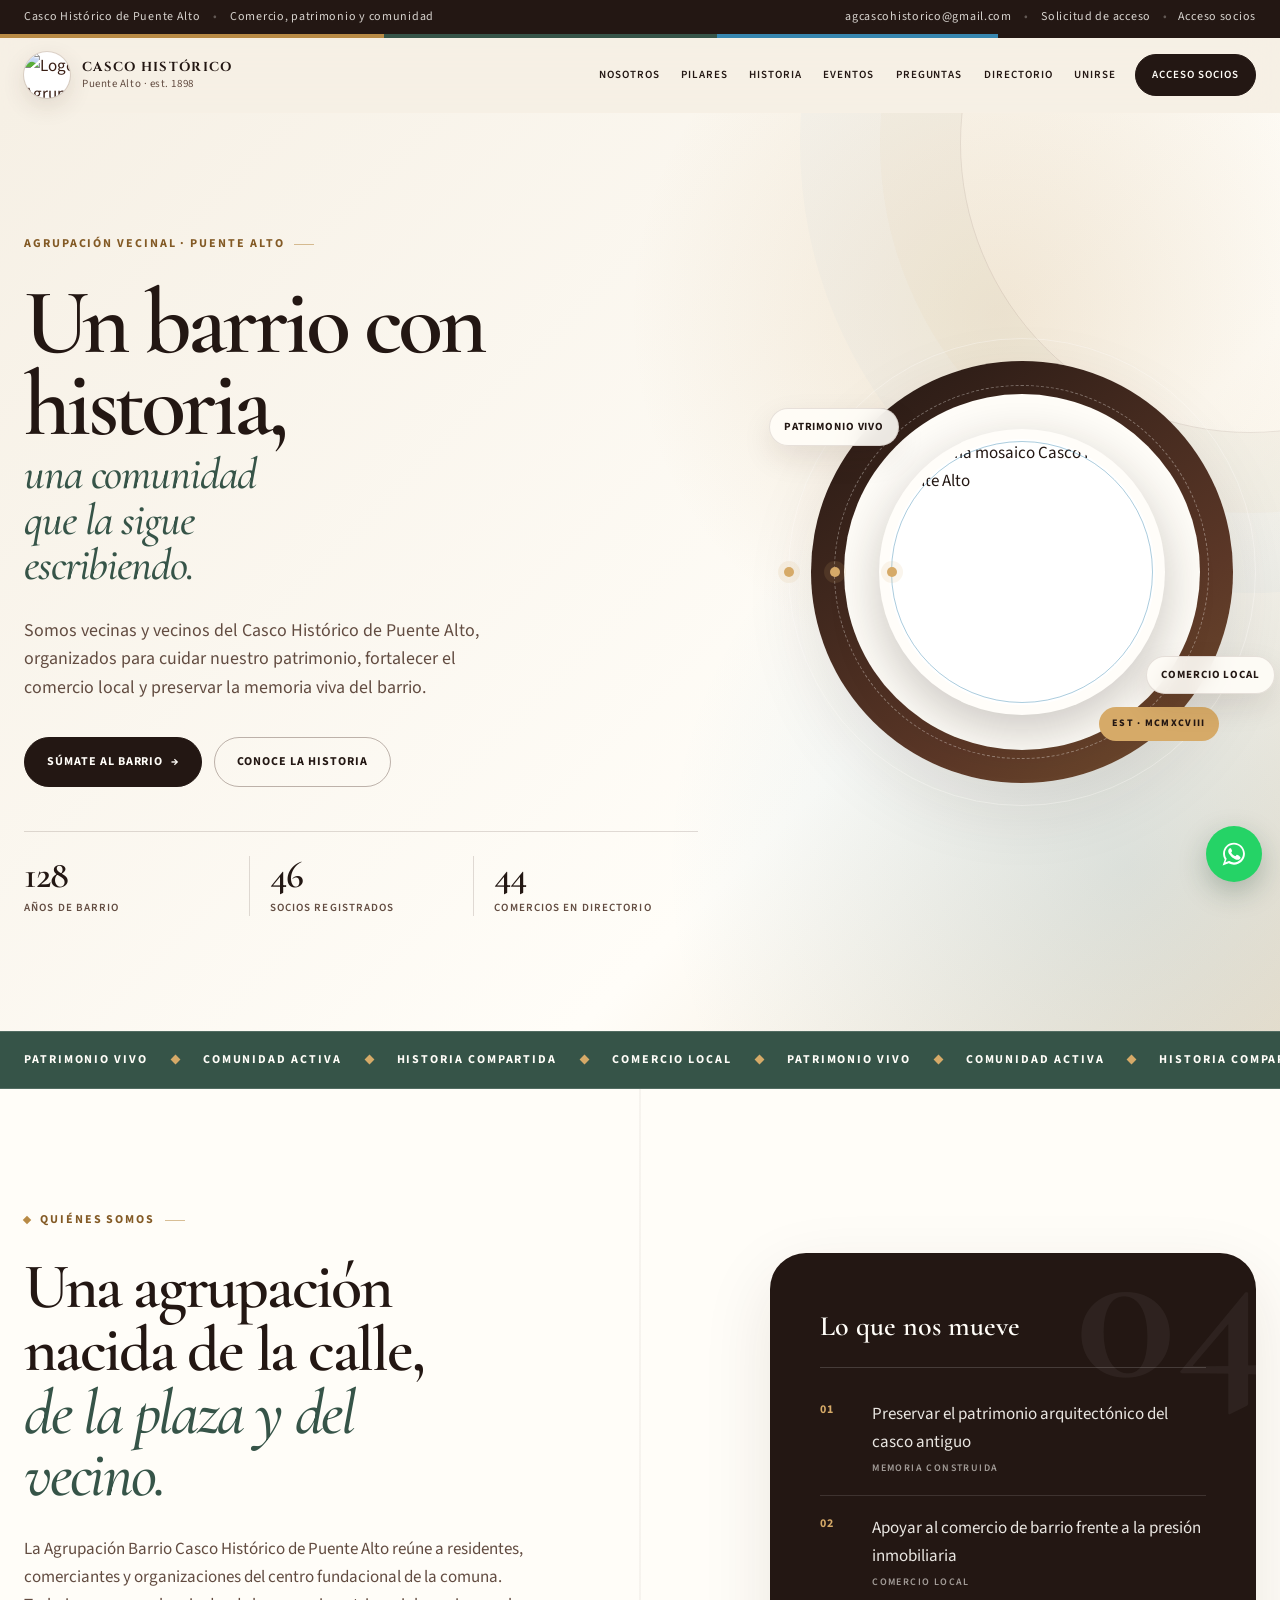
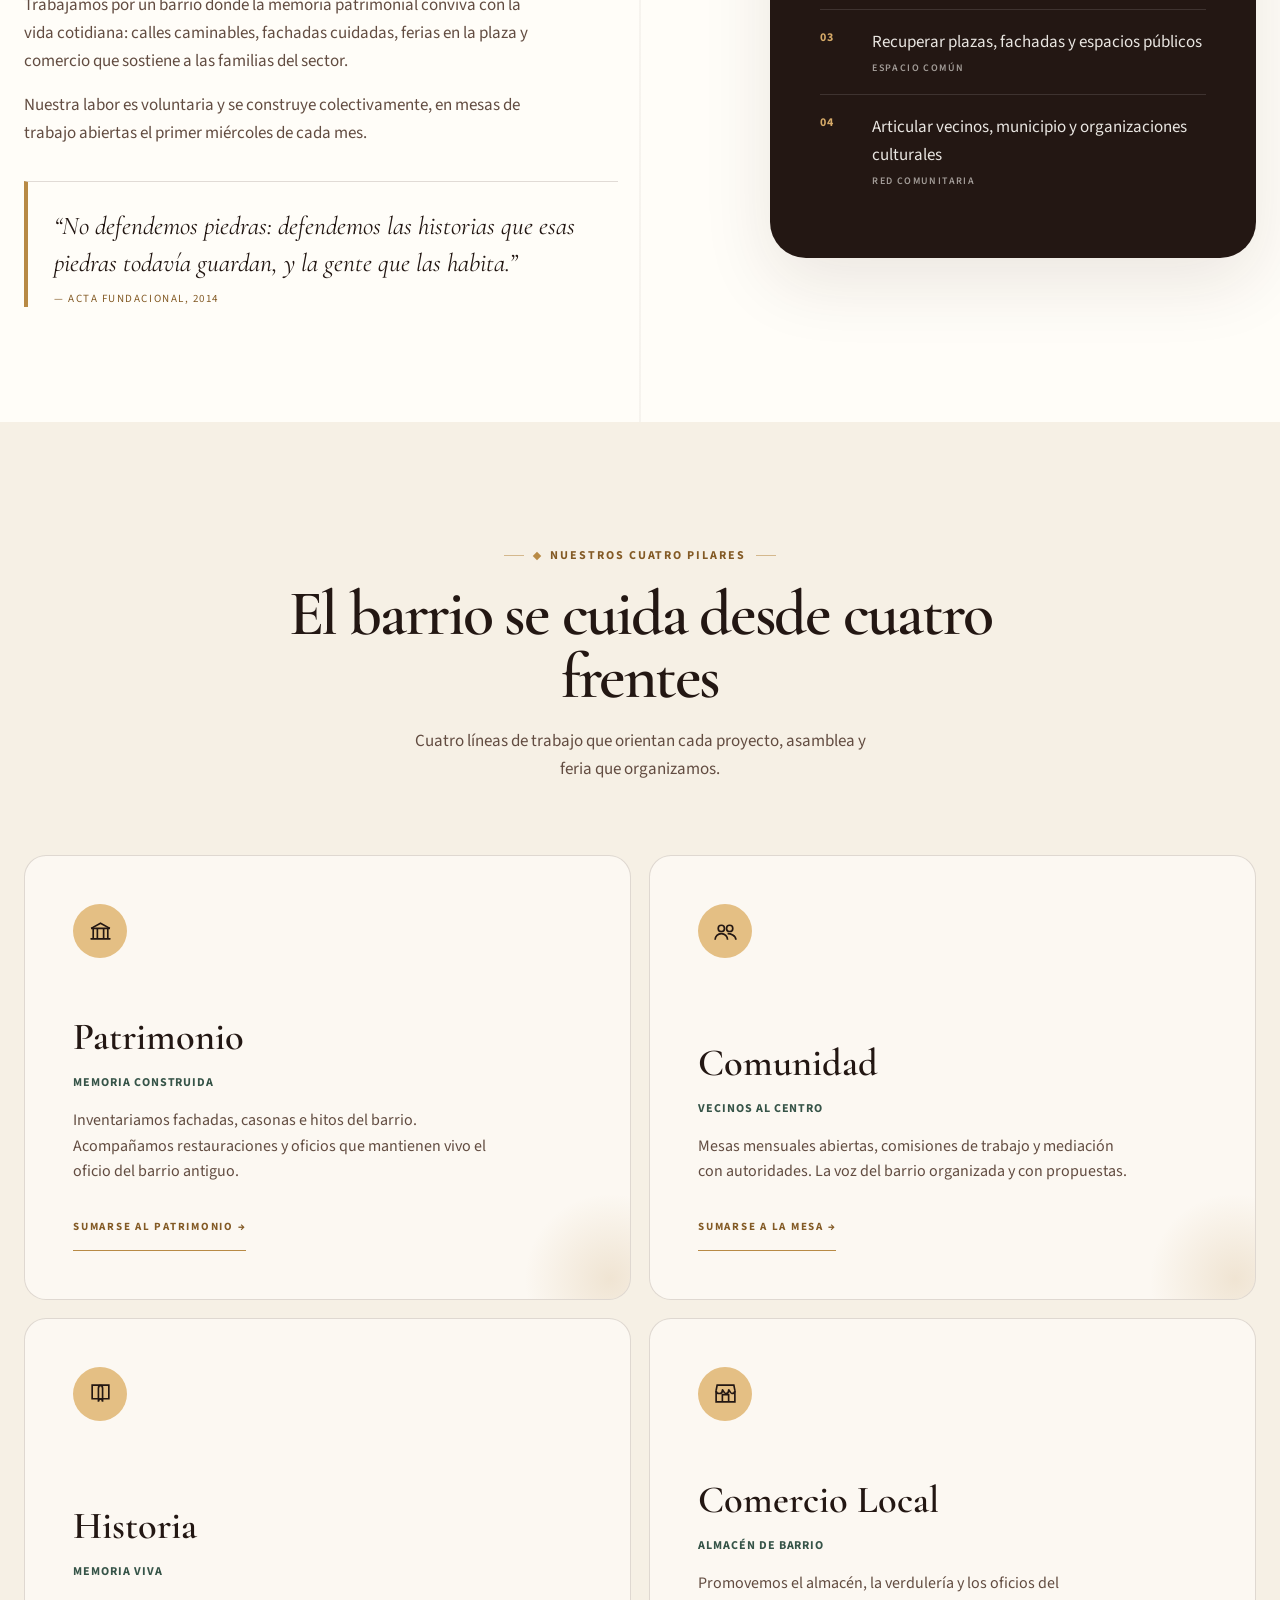
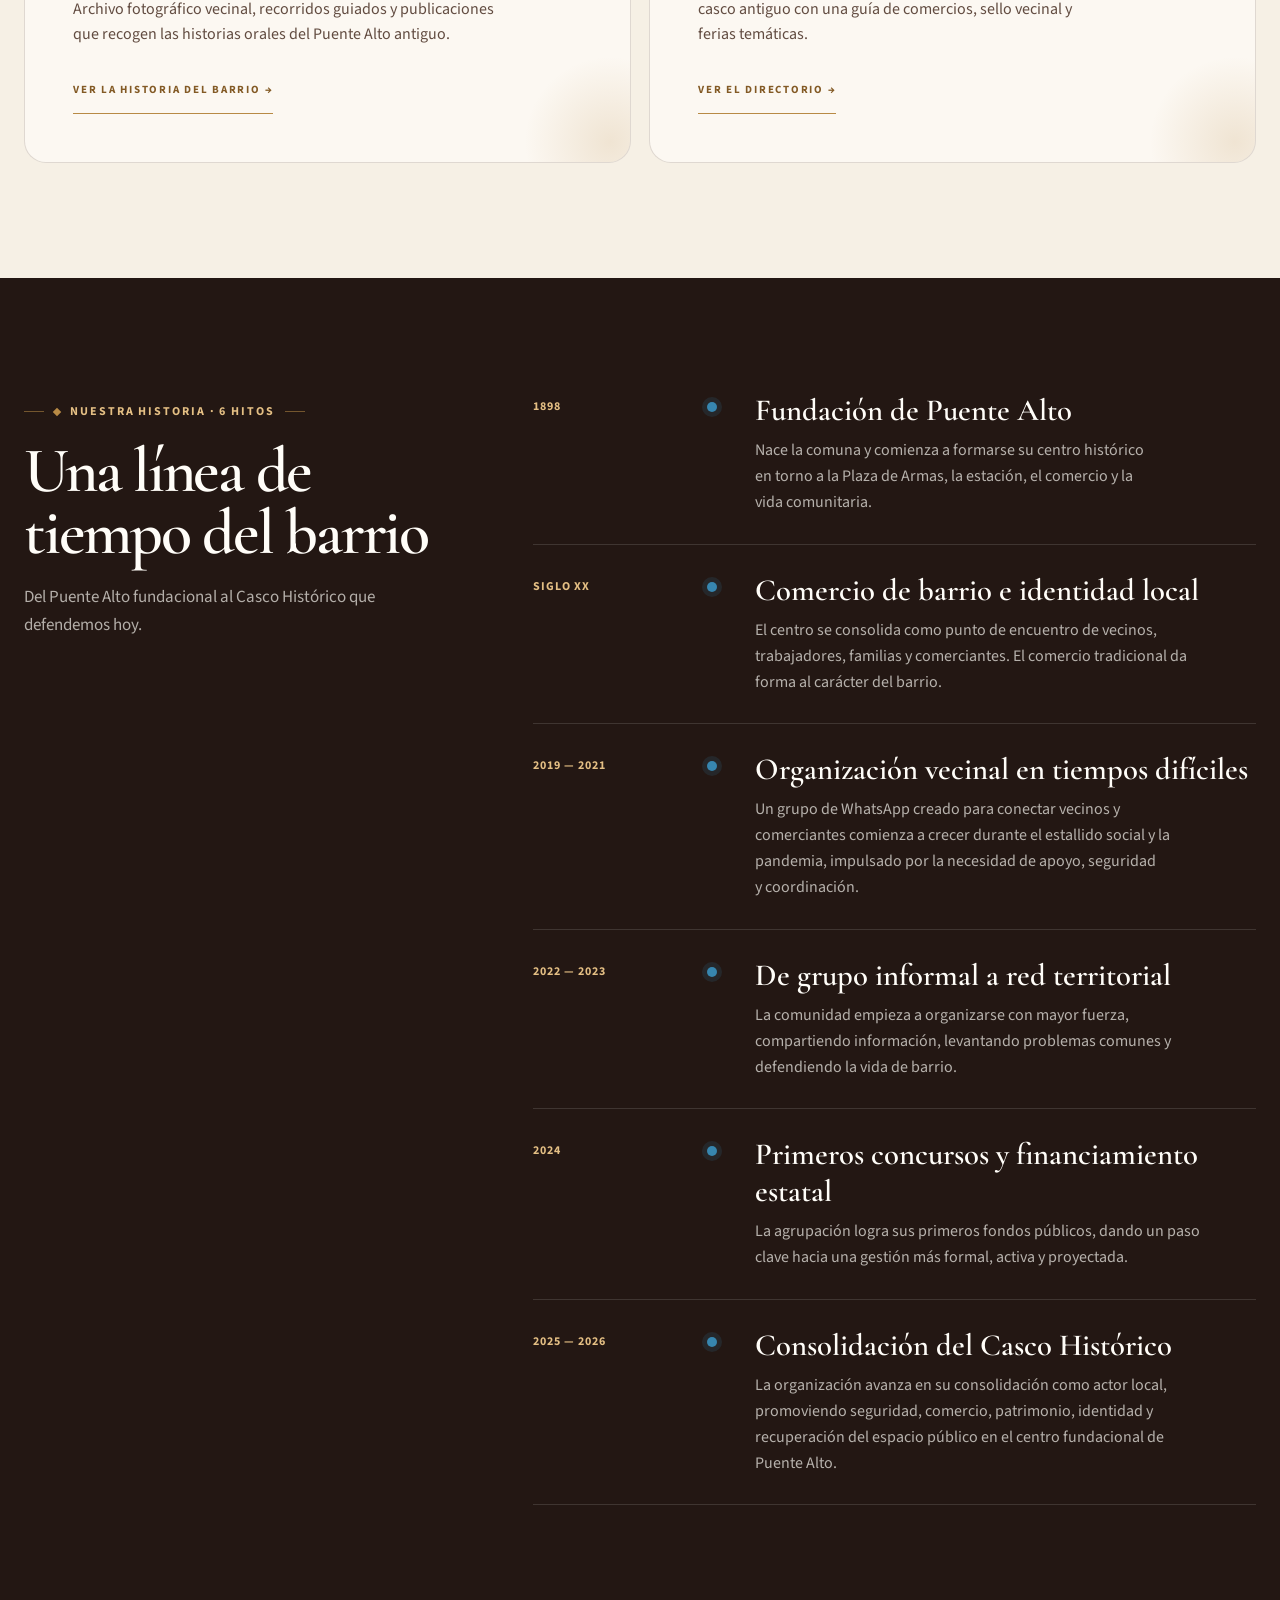
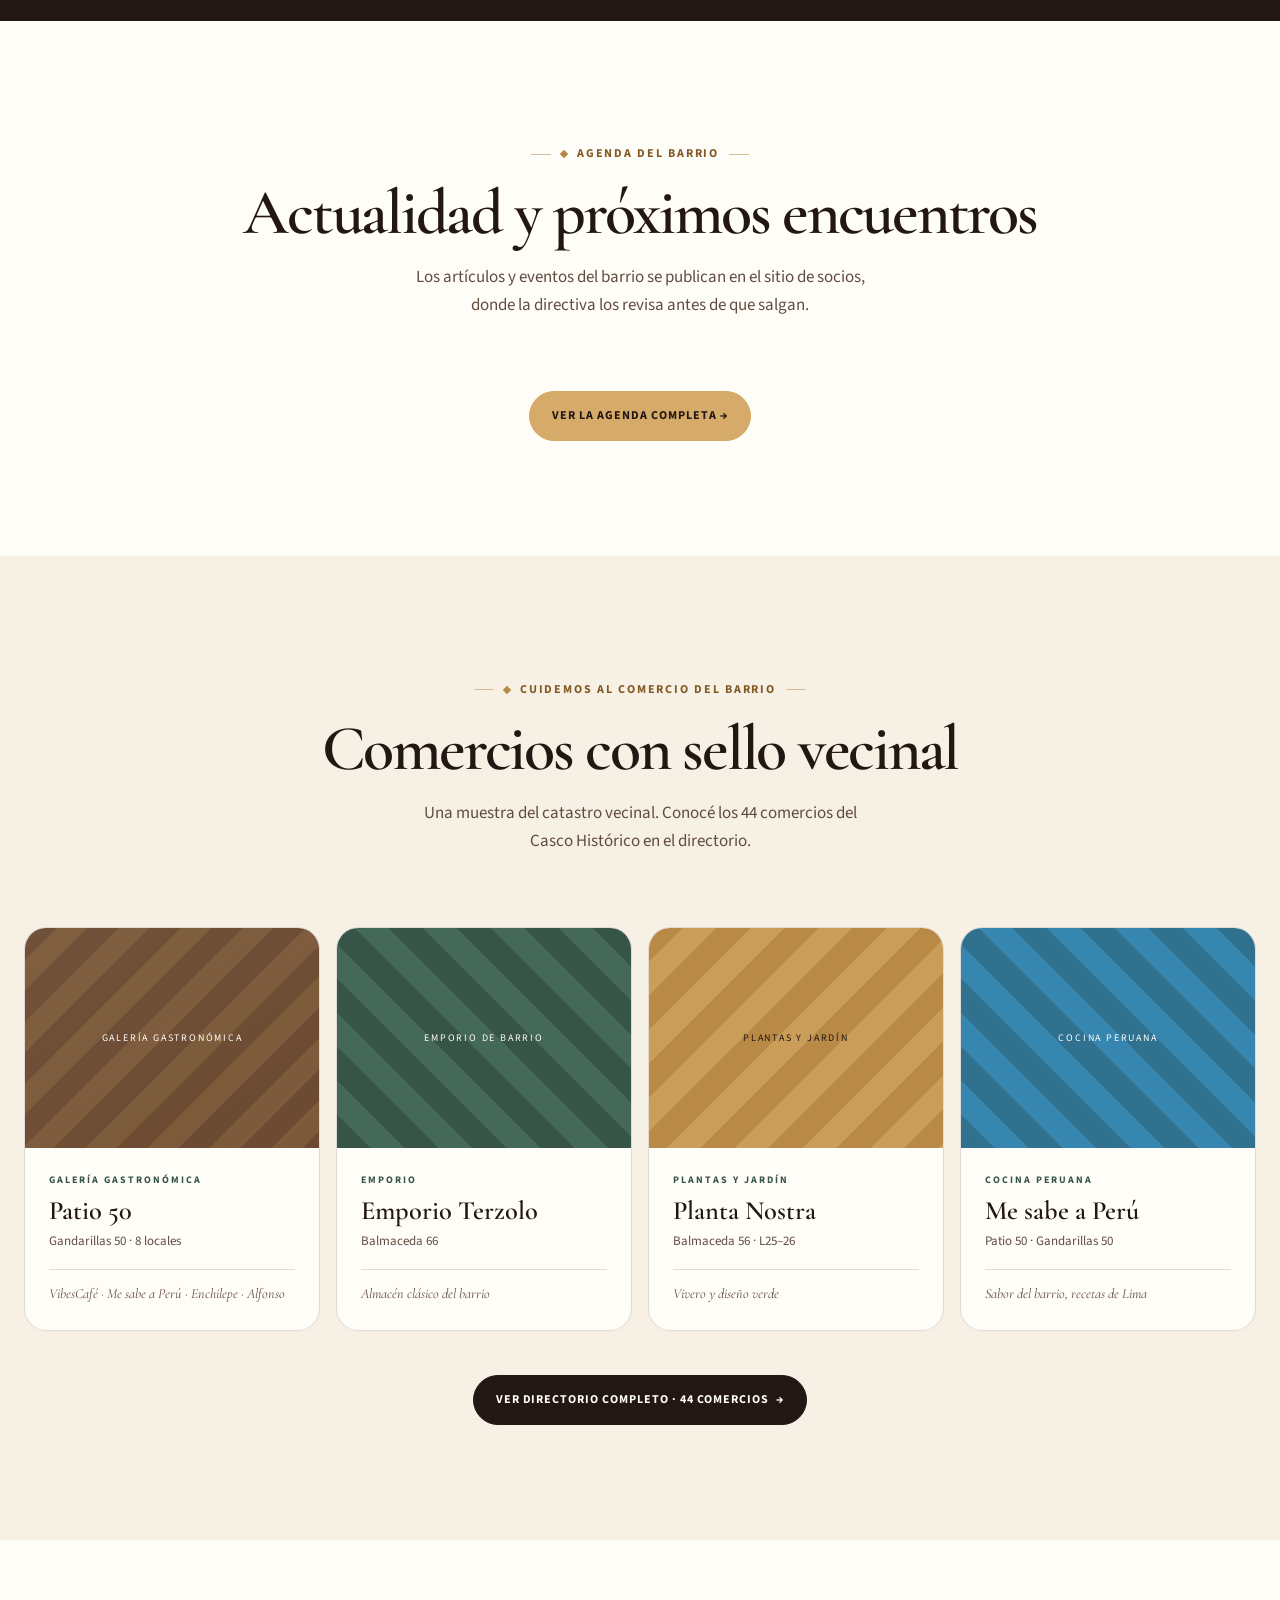
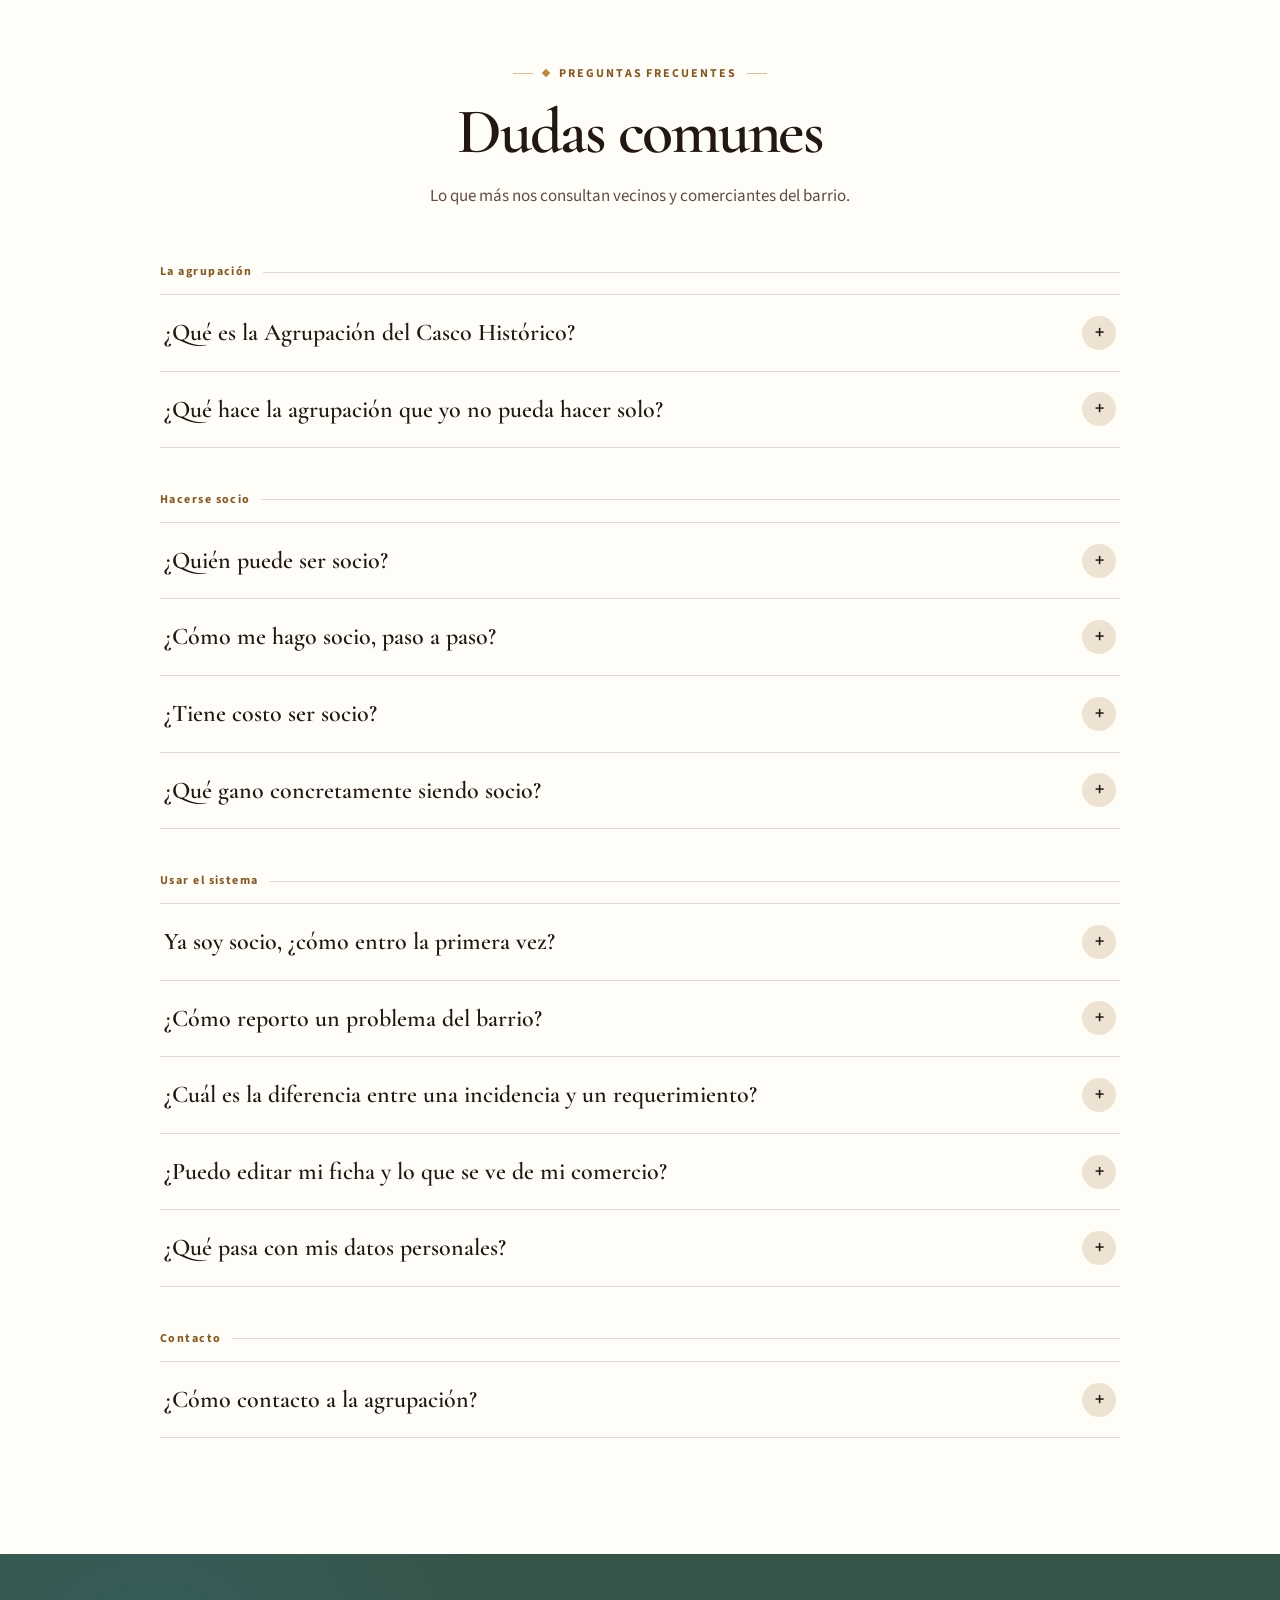
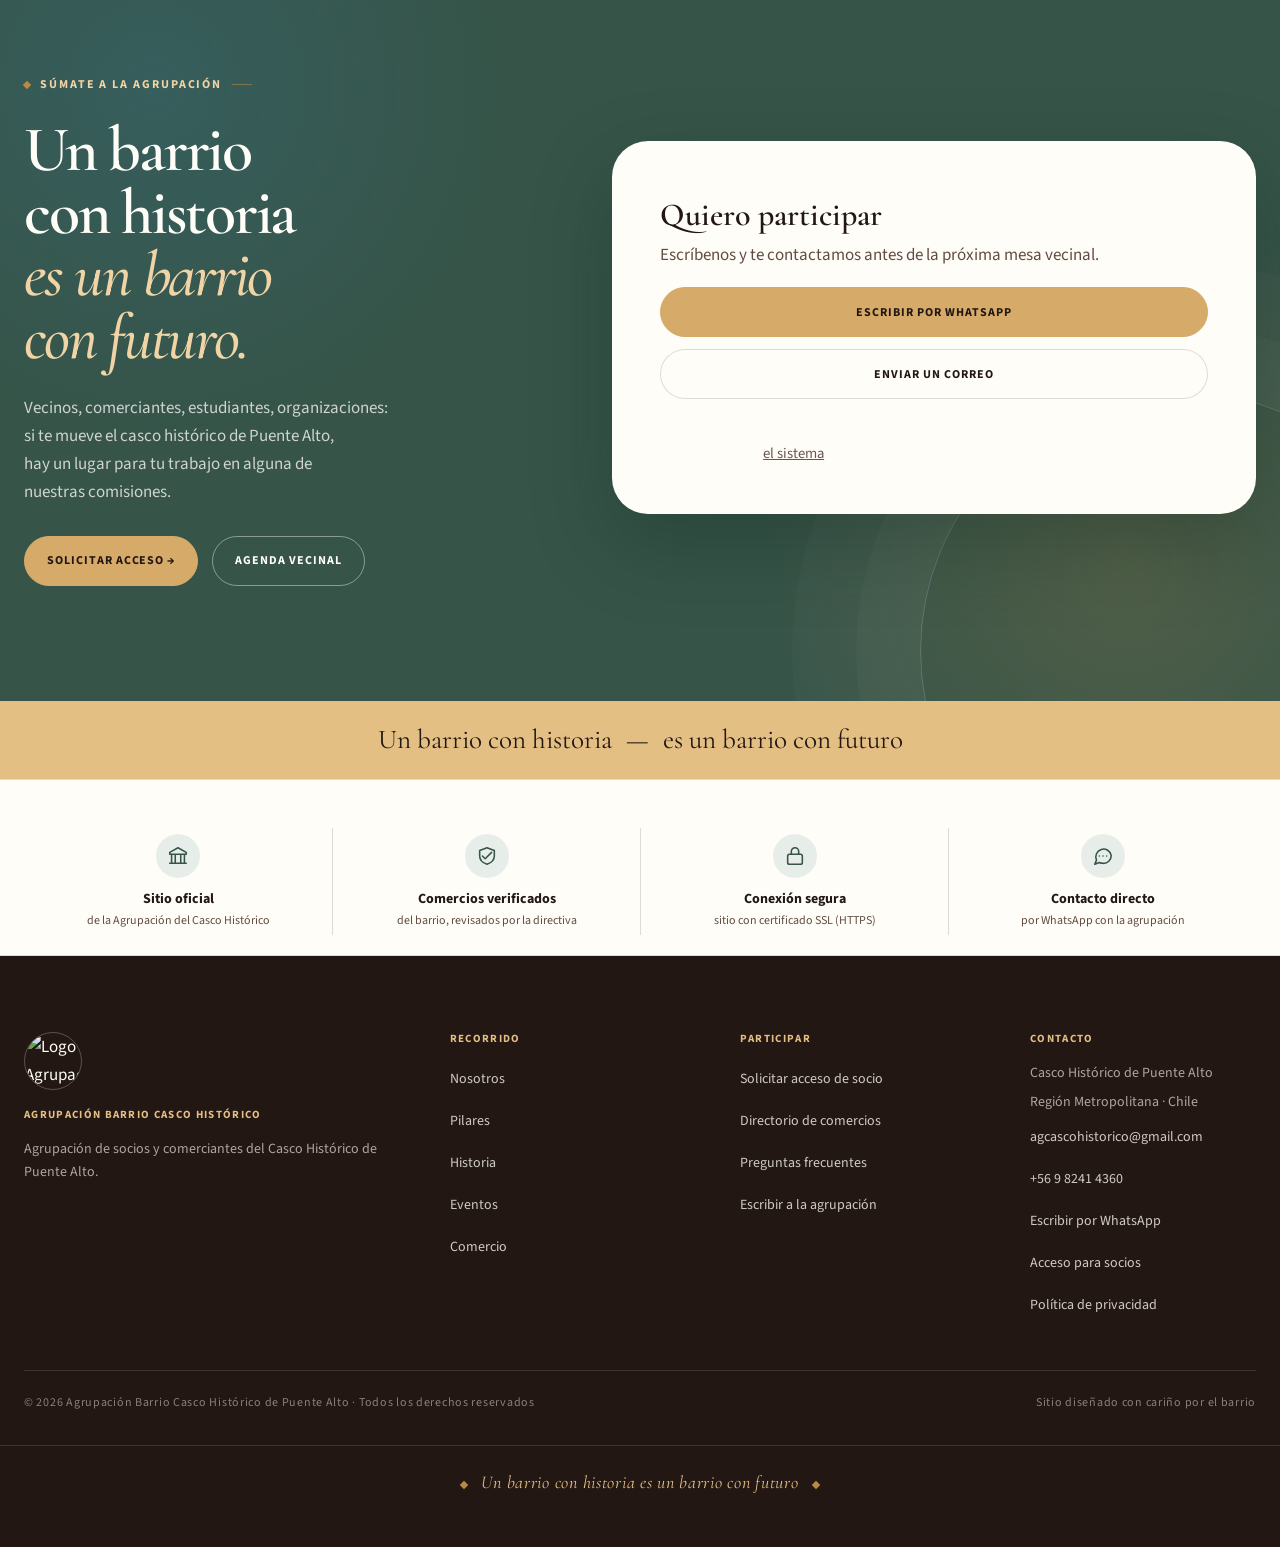
==== public_html/index.html @ 6c02e7f7 "Landing estatica de la agrupacion para Hostinger Sitio de presentacion sin backend: HTML, CSS y JS q" ====
<!doctype html>
<html lang="es">
<head>
<meta charset="utf-8" />
<meta name="viewport" content="width=device-width, initial-scale=1" />
<title>Agrupación Barrio Casco Histórico de Puente Alto</title>
<link rel="icon" href="/favicon.svg" type="image/svg+xml" />
<link rel="apple-touch-icon" href="/assets/apple-touch-icon.png" />
<meta name="description" content="Agrupación de socios y comerciantes del Casco Histórico de Puente Alto. Directorio de comercios del barrio, agenda vecinal, historia y patrimonio local." />
<meta name="theme-color" content="#231713" />
<!-- Cambia esta direccion por tu dominio de Hostinger cuando lo conectes. -->
<link rel="canonical" href="https://TU-DOMINIO.cl/" />
<meta property="og:type" content="website" />
<meta property="og:title" content="Agrupación Barrio Casco Histórico de Puente Alto" />
<meta property="og:description" content="Socios y comerciantes del Casco Histórico de Puente Alto: directorio del barrio, agenda vecinal, historia y patrimonio." />
<meta property="og:url" content="https://TU-DOMINIO.cl/" />
<meta property="og:image" content="https://chbeta.pages.dev/assets/og-cover.jpg" />
<meta property="og:image:width" content="1200" />
<meta property="og:image:height" content="630" />
<meta property="og:locale" content="es_CL" />
<meta name="twitter:card" content="summary_large_image" />
<meta name="twitter:image" content="https://chbeta.pages.dev/assets/og-cover.jpg" />
<script type="application/ld+json">
{
  "@context": "https://schema.org",
  "@type": "LocalBusiness",
  "@id": "https://chbeta.pages.dev/#organizacion",
  "name": "Agrupación Barrio Casco Histórico de Puente Alto",
  "alternateName": "AG Casco Histórico",
  "description": "Agrupación de socios y comerciantes del Casco Histórico de Puente Alto. Directorio de comercios, patrimonio y actividades del barrio.",
  "url": "https://chbeta.pages.dev/",
  "logo": "https://chbeta.pages.dev/assets/logo-casco-historico-2026.webp",
  "image": "https://chbeta.pages.dev/assets/og-cover.jpg",
  "email": "agcascohistorico@gmail.com",
  "telephone": "+56982414360",
  "address": {
    "@type": "PostalAddress",
    "streetAddress": "Casco Histórico",
    "addressLocality": "Puente Alto",
    "addressRegion": "Región Metropolitana",
    "addressCountry": "CL"
  },
  "geo": {
    "@type": "GeoCoordinates",
    "latitude": -33.6116,
    "longitude": -70.5758
  },
  "areaServed": {
    "@type": "Place",
    "name": "Casco Histórico de Puente Alto, Región Metropolitana, Chile"
  },
  "knowsLanguage": "es-CL"
}
</script>
<script type="application/ld+json">
{
  "@context": "https://schema.org",
  "@type": "WebSite",
  "@id": "https://chbeta.pages.dev/#sitio",
  "url": "https://chbeta.pages.dev/",
  "name": "AG Casco Histórico Puente Alto",
  "inLanguage": "es-CL",
  "publisher": {
    "@id": "https://chbeta.pages.dev/#organizacion"
  }
}
</script>
<script type="application/ld+json">
{
  "@context": "https://schema.org",
  "@type": "FAQPage",
  "mainEntity": [
    {
      "@type": "Question",
      "name": "¿Qué es la Agrupación del Casco Histórico?",
      "acceptedAnswer": {
        "@type": "Answer",
        "text": "Somos una agrupación de vecinos y comerciantes del Casco Histórico de Puente Alto, el barrio antiguo en torno a Balmaceda, Eyzaguirre y la plaza. Trabajamos en cuatro frentes: patrimonio (inventario de fachadas, casonas e hitos, y acompañamiento de restauraciones), comunidad (mesas de trabajo abiertas y mediación con autoridades), historia (archivo fotográfico vecinal, recorridos guiados y publicaciones) y comercio local (guía pública de comercios, sello vecinal y ferias temáticas)."
      }
    },
    {
      "@type": "Question",
      "name": "¿Qué hace la agrupación que yo no pueda hacer solo?",
      "acceptedAnswer": {
        "@type": "Answer",
        "text": "Un reclamo individual se pierde; cuarenta comercios pidiendo lo mismo, con registro y seguimiento, no. La agrupación reúne los casos del barrio, los presenta de forma ordenada ante el municipio y otras autoridades, y hace seguimiento hasta que hay respuesta. Además sostiene el directorio público del barrio, el archivo patrimonial y las actividades que traen gente al casco antiguo."
      }
    },
    {
      "@type": "Question",
      "name": "¿Quién puede ser socio?",
      "acceptedAnswer": {
        "@type": "Answer",
        "text": "Cualquier persona con un comercio, oficio o actividad en el Casco Histórico de Puente Alto, y también vecinos del sector que quieran participar de las gestiones del barrio. No se necesita un local grande ni una sociedad constituida: un taller, un puesto o un emprendimiento del barrio cuentan igual."
      }
    },
    {
      "@type": "Question",
      "name": "¿Cómo me hago socio, paso a paso?",
      "acceptedAnswer": {
        "@type": "Answer",
        "text": "Primero completas el formulario en la página Unirse con tu nombre, RUT, teléfono, correo, el nombre de tu comercio y su giro. Ahí mismo defines la contraseña con la que después entrarás al sistema. Luego la directiva revisa tu solicitud y tu cuenta queda como postulante, sin poder ingresar todavía. Cuando se aprueba, tu cuenta pasa a socio inscrito y ya puedes entrar con tu RUT y tu contraseña. Cada solicitud la revisa una persona de la directiva, no es automático."
      }
    },
    {
      "@type": "Question",
      "name": "¿Tiene costo ser socio?",
      "acceptedAnswer": {
        "@type": "Answer",
        "text": "La agrupación se financia con una cuota de incorporación por única vez y una mensualidad, que cubren los gastos de las gestiones, las actividades y el mantenimiento del sitio. Los montos vigentes los informa la directiva al momento de aprobar la solicitud. Tesorería lleva el registro de cada pago y cada socio puede revisar su historial dentro del sistema."
      }
    },
    {
      "@type": "Question",
      "name": "¿Qué gano concretamente siendo socio?",
      "acceptedAnswer": {
        "@type": "Answer",
        "text": "Apareces en el directorio público del barrio con tu ficha, horario, ubicación en el mapa y enlaces a tus redes. Puedes presentar requerimientos formales a la directiva y seguir su estado, acceder al mapa de incidencias del barrio, proponer artículos y eventos que se publican en el sitio público, y participar de las mesas y decisiones de la agrupación."
      }
    },
    {
      "@type": "Question",
      "name": "Ya soy socio, ¿cómo entro la primera vez?",
      "acceptedAnswer": {
        "@type": "Answer",
        "text": "Entras en Acceso socios con tu RUT y tu contraseña. Si la directiva te creó la cuenta, tu contraseña será temporal y el sistema te pedirá cambiarla antes de dejarte hacer cualquier otra cosa: mientras no la cambies, la cuenta queda bloqueada para el resto de las secciones. Si olvidaste tu contraseña, Tesorería o la directiva pueden generarte una clave temporal nueva."
      }
    },
    {
      "@type": "Question",
      "name": "¿Cómo reporto un problema del barrio?",
      "acceptedAnswer": {
        "@type": "Answer",
        "text": "Los socios tienen un mapa de incidencias dentro del sistema: marcas el punto exacto en el mapa, eliges la categoría y describes lo que pasa. Las categorías cubren siete grupos: emergencias críticas, seguridad y delito, orden público, infraestructura y riesgo, tránsito y movilidad, temas comerciales y territoriales, y otros. Cada reporte queda visible para el resto de los socios durante 20 horas y después se archiva, conservando el registro para el seguimiento. El mapa no reemplaza al 133 ni a Emergencias."
      }
    },
    {
      "@type": "Question",
      "name": "¿Cuál es la diferencia entre una incidencia y un requerimiento?",
      "acceptedAnswer": {
        "@type": "Answer",
        "text": "Una incidencia es algo que está pasando ahora en la calle (un poste apagado, basura acumulada, un asalto, una fuga de agua): va al mapa, con ubicación, y alerta al resto del barrio. Un requerimiento es una solicitud formal a la directiva: apoyo comercial, espacio público, seguridad, eventos o documentación. Los requerimientos avanzan por estados que el socio puede seguir —nuevo, en revisión, en gestión, esperando al socio, resuelto y cerrado— y permiten conversar con el equipo responsable en el mismo hilo."
      }
    },
    {
      "@type": "Question",
      "name": "¿Puedo editar mi ficha y lo que se ve de mi comercio?",
      "acceptedAnswer": {
        "@type": "Answer",
        "text": "Sí. En Mi ficha mantienes tus datos de contacto y todo lo que el público ve de tu negocio: descripción, horario de funcionamiento, logo, teléfono de contacto, enlaces a Instagram, Facebook y sitio web, y el punto de tu local en el mapa. Los cambios se reflejan en el directorio público. Datos como el nombre legal, el RUT o el estado de socio los administra la directiva."
      }
    },
    {
      "@type": "Question",
      "name": "¿Qué pasa con mis datos personales?",
      "acceptedAnswer": {
        "@type": "Answer",
        "text": "Hay una separación clara entre lo público y lo privado. Es público solo lo de tu ficha comercial: nombre del local, giro, descripción, horario, ubicación y los enlaces que tú cargues. Quedan privados tu RUT, domicilio, teléfono personal, correo e historial de pagos, restringidos a ti y a los perfiles de la directiva que corresponda según su rol. Las contraseñas se guardan cifradas, nunca en texto plano, y el sistema registra quién consulta o modifica información sensible."
      }
    },
    {
      "@type": "Question",
      "name": "¿Cómo contacto a la agrupación?",
      "acceptedAnswer": {
        "@type": "Answer",
        "text": "Por WhatsApp con el botón verde flotante de la página o al +56 9 8241 4360, por correo a agcascohistorico@gmail.com, o completando el formulario de la sección Contacto. Si ya eres socio y se trata de una gestión formal, conviene usar Requerimientos dentro del sistema: queda registrado, con estado y seguimiento."
      }
    }
  ]
}
</script>
<link rel="preconnect" href="https://fonts.googleapis.com" />
<link rel="preconnect" href="https://fonts.gstatic.com" crossorigin />
<link href="https://fonts.googleapis.com/css2?family=Cinzel:wght@400;500;600;700&family=Cormorant+Garamond:ital,wght@0,400;0,500;0,600;0,700;1,400;1,500&family=Source+Sans+3:wght@300;400;500;600;700&display=swap" rel="stylesheet" />
<style>
  /* =========================================================
     Casco Histórico de Puente Alto — CSS Manual de marca 2023
     ========================================================= */
  :root {
    /* Paleta oficial */
    --crema:      #FEFAF0;  /* 70% */
    --marfil:     #F7EFDD;
    --cafe-negro: #1D140D;
    --chocolate:  #391E14;  /* 20% */
    --madera:     #57381D;
    --dorado:     #B88A45;  /* 7%  */
    --arena:      #B0A179;
    --palmera:    #365448;  /* 3%  */
    --ceramica:   #3786AF;

    /* Tipografías */
    --serif-h1: "Cinzel", "Trajan Pro", serif;
    --serif-h2: "Cormorant Garamond", "EB Garamond", serif;
    --sans:     "Source Sans 3", system-ui, sans-serif;

    --maxw: 1240px;
  }

  *,*::before,*::after { box-sizing: border-box; }
  html { scroll-behavior: smooth; }
  body {
    margin: 0;
    font-family: var(--sans);
    font-weight: 400;
    color: var(--cafe-negro);
    background: var(--crema);
    font-size: 17px;
    line-height: 1.7;
    -webkit-font-smoothing: antialiased;
    text-rendering: optimizeLegibility;
  }
  a { color: var(--chocolate); }

  /* --- Jerarquía tipográfica del manual --- */
  h1 {
    font-family: var(--serif-h1);
    font-weight: 700;
    text-transform: uppercase;
    letter-spacing: .08em;
    line-height: 1.05;
    color: var(--chocolate);
    margin: 0;
    font-size: clamp(2.2rem, 4.5vw, 4rem);
  }
  h2 {
    font-family: var(--serif-h2);
    font-weight: 700;
    color: var(--chocolate);
    margin: 0;
    line-height: 1.1;
    font-size: clamp(1.6rem, 3vw, 2.6rem);
    font-style: normal;
  }
  h3 {
    font-family: var(--serif-h1);
    font-weight: 700;
    text-transform: uppercase;
    letter-spacing: .05em;
    color: var(--chocolate);
    margin: 0;
    font-size: clamp(1.1rem, 1.6vw, 1.6rem);
  }
  h4 {
    font-family: var(--serif-h2);
    font-weight: 600;
    color: var(--chocolate);
    margin: 0;
    font-size: 1.25rem;
    line-height: 1.2;
  }
  p { margin: 0; text-wrap: pretty; }
  em, i { font-family: var(--serif-h2); font-style: italic; }

  .container {
    width: min(100% - 48px, var(--maxw));
    margin-inline: auto;
  }

  /* --- Separador institucional (diamante dorado) --- */
  .diamond {
    width: 7px; height: 7px; background: var(--dorado);
    transform: rotate(45deg); display: inline-block;
    box-shadow: 0 0 0 1px color-mix(in srgb, var(--madera), transparent 70%);
  }
  .ornament {
    display: flex; align-items: center; justify-content: center;
    gap: 14px; margin: 18px auto 0; color: var(--dorado);
  }
  .ornament::before, .ornament::after {
    content: ""; flex: 0 1 110px; max-width: 110px;
    height: 1px; background: currentColor; opacity: .55;
  }
  .eyebrow {
    display: inline-flex; align-items: center; gap: .7em;
    font-family: var(--sans);
    font-size: 12px;
    letter-spacing: 0.22em;
    text-transform: uppercase;
    color: var(--madera);
    font-weight: 600;
  }
  .eyebrow::before, .eyebrow::after {
    content: ""; width: 28px; height: 1px;
    background: currentColor; opacity: .55;
  }
  .eyebrow.left::before  { display: none; }
  .eyebrow.right::after  { display: none; }

  /* --- Detalle mosaico (tile pattern del manual) --- */
  .mosaic-strip {
    height: 14px;
    background:
      repeating-linear-gradient(90deg,
        var(--dorado)    0  16px,
        var(--marfil)   16  18px,
        var(--madera)   18  34px,
        var(--marfil)   34  36px,
        var(--chocolate) 36 52px,
        var(--marfil)   52  54px,
        var(--arena)    54  70px,
        var(--marfil)   70  72px,
        var(--palmera)  72  88px,
        var(--marfil)   88  90px);
    border-block: 1px solid color-mix(in srgb, var(--madera), transparent 75%);
  }

  /* --- Borde patrimonial (marco decorativo) --- */
  .patrimonial-frame {
    position: relative;
    padding: 28px;
    border: 1px solid color-mix(in srgb, var(--dorado), transparent 50%);
    background: var(--marfil);
  }
  .patrimonial-frame::before {
    content: "";
    position: absolute; inset: 6px;
    border: 1px solid color-mix(in srgb, var(--dorado), transparent 70%);
    pointer-events: none;
  }

  /* --- Topbar / nav --- */
  .topbar {
    background: var(--chocolate);
    color: var(--marfil);
    font-size: 13px;
    letter-spacing: .04em;
  }
  .topbar .container {
    display: flex; align-items: center; justify-content: space-between;
    height: 36px;
  }
  .topbar a { color: var(--marfil); text-decoration: none; opacity: .85; }
  .topbar a:hover { opacity: 1; }
  .topbar .sep { opacity: .35; margin-inline: .8em; }

  nav.primary {
    position: sticky; top: 0; z-index: 30;
    background: color-mix(in srgb, var(--crema) 94%, transparent);
    backdrop-filter: blur(8px);
    border-bottom: 1px solid color-mix(in srgb, var(--madera), transparent 85%);
  }
  nav.primary .container {
    display: flex; align-items: center; justify-content: space-between;
    height: 84px;
  }
  .brand {
    display: flex; align-items: center; gap: 14px;
    text-decoration: none; color: var(--chocolate);
  }
  .brand .mark {
    width: 58px; height: 58px; border-radius: 999px;
    background: var(--marfil);
    border: 1px solid color-mix(in srgb, var(--dorado), transparent 50%);
    display: grid; place-items: center;
    overflow: hidden;
  }
  .brand .mark img { width: 100%; height: 100%; object-fit: cover; }
  .brand .wordmark {
    display: flex; flex-direction: column; line-height: 1;
  }
  .brand .wordmark strong {
    font-family: var(--serif-h1); font-weight: 700;
    text-transform: uppercase; letter-spacing: .08em;
    font-size: 15px; color: var(--chocolate);
  }
  .brand .wordmark span {
    font-family: var(--serif-h2); font-style: italic;
    font-size: 13px; color: var(--madera); margin-top: 4px;
  }
  nav.primary ul {
    list-style: none; margin: 0; padding: 0;
    display: flex; gap: 32px;
    font-family: var(--sans);
    font-size: 14px; letter-spacing: .14em;
    text-transform: uppercase; font-weight: 600;
  }
  nav.primary ul a {
    text-decoration: none; color: var(--chocolate);
    padding-bottom: 6px;
    border-bottom: 2px solid transparent;
    transition: border-color .15s;
  }
  nav.primary ul a:hover { border-bottom-color: var(--dorado); }

  /* --- Botones --- */
  .btn, .btn-primary {
    display: inline-flex; align-items: center; gap: .6em;
    font-family: var(--sans);
    font-size: 13px;
    letter-spacing: .18em;
    text-transform: uppercase;
    font-weight: 700;
    padding: 14px 26px;
    border: 1px solid var(--chocolate);
    background: var(--chocolate);
    color: var(--marfil);
    text-decoration: none;
    cursor: pointer;
    transition: all .18s;
  }
  .btn:hover, .btn-primary:hover {
    background: var(--madera);
    border-color: var(--madera);
  }
  /* Variante destacada: fondo dorado sobre fondo oscuro. */
  .btn.gold {
    background: var(--dorado); border-color: var(--dorado); color: var(--cafe-negro);
  }
  .btn.gold:hover { background: var(--marfil); border-color: var(--marfil); color: var(--chocolate); }

  .btn-secondary,
  .btn.secondary {
    display: inline-flex; align-items: center; gap: .6em;
    font-family: var(--sans);
    font-size: 13px;
    letter-spacing: .18em;
    text-transform: uppercase;
    font-weight: 700;
    padding: 13px 26px;
    border: 1px solid var(--dorado);
    background: transparent;
    color: var(--chocolate);
    text-decoration: none;
    cursor: pointer;
    transition: all .18s;
  }
  .btn-secondary:hover,
  .btn.secondary:hover {
    background: var(--dorado);
    color: var(--cafe-negro);
  }
  .btn .arrow, .btn-primary .arrow, .btn-secondary .arrow, .btn.secondary .arrow {
    transition: transform .18s;
  }
  .btn:hover .arrow, .btn-primary:hover .arrow, .btn-secondary:hover .arrow, .btn.secondary:hover .arrow {
    transform: translateX(4px);
  }

  /* --- Hero --- */
  .hero {
    position: relative;
    background: var(--marfil);
    padding: 80px 0 96px;
    border-bottom: 1px solid color-mix(in srgb, var(--madera), transparent 80%);
    overflow: hidden;
  }
  .hero .container {
    display: grid;
    grid-template-columns: 1.2fr 1fr;
    gap: 56px;
    align-items: center;
  }
  .hero h1 {
    margin-top: 18px;
    color: var(--chocolate);
  }
  .hero h1 em {
    display: block;
    font-family: var(--serif-h2);
    font-style: italic;
    font-weight: 500;
    color: var(--madera);
    text-transform: none;
    letter-spacing: 0;
    font-size: .75em;
    margin-top: 8px;
  }
  .hero .lede {
    font-family: var(--serif-h2);
    font-size: 22px;
    color: color-mix(in srgb, var(--cafe-negro), transparent 25%);
    margin-top: 22px;
    max-width: 50ch;
    line-height: 1.4;
  }
  .hero .actions { margin-top: 32px; display: flex; gap: 14px; flex-wrap: wrap; }
  .hero-art {
    aspect-ratio: 4/5;
    background: var(--crema);
    border: 1px solid color-mix(in srgb, var(--dorado), transparent 55%);
    position: relative;
    overflow: hidden;
  }
  .hero-art::before {
    content: ""; position: absolute; inset: 8px;
    border: 1px solid color-mix(in srgb, var(--dorado), transparent 70%);
    pointer-events: none;
  }
  .emblem-slot .logo { display:block;width:100%;max-width:100%;height:auto;object-fit:cover; }

  /* --- Sections --- */
  section { padding: 88px 0; }
  section.alt { background: var(--marfil); }
  .section-head {
    text-align: center;
    max-width: 60ch;
    margin: 0 auto 56px;
  }
  .section-head h2 { margin-top: 12px; }
  .section-head .sub {
    margin-top: 14px;
    font-family: var(--serif-h2);
    font-style: italic;
    font-size: 19px;
    color: color-mix(in srgb, var(--cafe-negro), transparent 30%);
  }

  /* --- Pillars (4 frentes) --- */
  .pillars {
    display: grid; grid-template-columns: repeat(4, 1fr); gap: 24px;
  }
  .pillar {
    background: var(--crema);
    border: 1px solid color-mix(in srgb, var(--dorado), transparent 55%);
    padding: 32px 26px 28px;
    display: flex; flex-direction: column;
    transition: transform .2s, box-shadow .2s;
  }
  .pillar:hover {
    transform: translateY(-3px);
    box-shadow: 0 8px 24px color-mix(in srgb, var(--chocolate), transparent 88%);
  }
  .pillar .icon {
    width: 56px; height: 56px;
    background: var(--chocolate);
    color: var(--dorado);
    display: grid; place-items: center;
    margin-bottom: 22px;
  }
  .pillar .icon svg { width: 28px; height: 28px; }
  .pillar h3 { font-size: 18px; }
  .pillar .tag {
    font-family: var(--serif-h2); font-style: italic;
    font-size: 14px; color: var(--palmera);
    margin: 4px 0 12px;
  }
  .pillar p {
    font-size: 15px;
    color: color-mix(in srgb, var(--cafe-negro), transparent 25%);
    line-height: 1.55;
  }
  .pillar .more {
    margin-top: 18px;
    font-family: var(--sans);
    font-size: 12px; letter-spacing: .16em; text-transform: uppercase;
    font-weight: 700;
    color: var(--chocolate); text-decoration: none;
    border-bottom: 1px solid var(--dorado);
    align-self: start; padding-bottom: 2px;
  }
  .pillar .more:hover { color: var(--madera); }

  /* --- Timeline --- */
  .timeline {
    max-width: 760px; margin: 0 auto;
    position: relative;
    padding-left: 24px;
  }
  .timeline::before {
    content: ""; position: absolute; left: 6px; top: 8px; bottom: 8px;
    width: 1px; background: color-mix(in srgb, var(--dorado), transparent 50%);
  }
  .t-row {
    display: grid; grid-template-columns: 140px 18px 1fr;
    gap: 18px; align-items: start;
    padding: 18px 0;
    border-bottom: 1px dashed color-mix(in srgb, var(--madera), transparent 78%);
  }
  .t-row:last-child { border-bottom: 0; }
  .t-row .year {
    font-family: var(--serif-h1); font-weight: 700;
    text-transform: uppercase; letter-spacing: .06em;
    font-size: 14px; color: var(--madera);
    padding-top: 4px;
  }
  .t-row .dot {
    width: 13px; height: 13px;
    background: var(--dorado);
    transform: rotate(45deg);
    margin-top: 8px;
    box-shadow: 0 0 0 4px var(--crema), 0 0 0 5px color-mix(in srgb, var(--dorado), transparent 50%);
  }
  section.alt .t-row .dot { box-shadow: 0 0 0 4px var(--marfil), 0 0 0 5px color-mix(in srgb, var(--dorado), transparent 50%); }
  .t-row h4 { font-size: 22px; color: var(--chocolate); }
  .t-row p {
    margin-top: 6px; font-size: 15px;
    color: color-mix(in srgb, var(--cafe-negro), transparent 25%);
    line-height: 1.55;
  }

  /* --- Events --- */
  .events {
    display: grid; grid-template-columns: 1.6fr 1fr 1fr; gap: 22px;
  }
  .event {
    background: var(--crema);
    border: 1px solid color-mix(in srgb, var(--dorado), transparent 55%);
    padding: 26px;
    position: relative;
    display: flex; flex-direction: column;
  }
  .event.featured {
    background: var(--chocolate);
    color: var(--marfil);
    border-color: var(--dorado);
    grid-row: span 1;
  }
  .event.featured h3, .event.featured .place, .event.featured .e-link { color: var(--marfil); }
  .event .date {
    display: flex; align-items: baseline; gap: 12px;
    margin-bottom: 14px;
  }
  .event .date .d {
    font-family: var(--serif-h1); font-weight: 700;
    font-size: 44px; color: var(--dorado); line-height: 1;
  }
  .event .date .m {
    font-family: var(--sans); font-size: 12px;
    letter-spacing: .16em; text-transform: uppercase;
    font-weight: 600; color: var(--madera);
  }
  .event.featured .date .m { color: var(--arena); }
  .event h3 { font-size: 22px; font-family: var(--serif-h2); text-transform: none; letter-spacing: 0; font-weight: 700; }
  .event .place {
    font-family: var(--serif-h2); font-style: italic;
    font-size: 15px; color: var(--madera); margin: 6px 0 10px;
  }
  .event p { font-size: 15px; line-height: 1.55; }
  .event.featured p { color: color-mix(in srgb, var(--marfil), transparent 15%); }
  .event .img-slot {
    margin: 16px 0;
    aspect-ratio: 16/9;
    background:
      repeating-linear-gradient(45deg,
        color-mix(in srgb, var(--dorado), transparent 75%) 0 8px,
        color-mix(in srgb, var(--dorado), transparent 88%) 8px 16px);
    border: 1px dashed color-mix(in srgb, var(--dorado), transparent 50%);
    display: grid; place-items: center;
    font-family: var(--sans); font-size: 12px;
    letter-spacing: .16em; text-transform: uppercase;
    color: var(--marfil); font-weight: 600;
  }
  .event .e-link {
    margin-top: auto;
    font-family: var(--sans); font-size: 12px;
    letter-spacing: .16em; text-transform: uppercase; font-weight: 700;
    text-decoration: none; color: var(--chocolate);
    border-bottom: 1px solid var(--dorado);
    align-self: start; padding-bottom: 2px; padding-top: 14px;
  }
  .event .eyebrow.left { color: var(--dorado); margin-bottom: 14px; }
  .event.featured .eyebrow.left { color: var(--dorado); }
  .published-grid { display:grid;grid-template-columns:repeat(3,1fr);gap:22px; }
  .published-card { background:var(--crema);border:1px solid color-mix(in srgb,var(--dorado),transparent 48%);display:flex;flex-direction:column;min-width:0;overflow:hidden;transition:transform .18s,border-color .18s,box-shadow .18s; }
  .published-card:hover { transform:translateY(-3px);border-color:var(--dorado);box-shadow:0 14px 28px rgba(54,35,21,.11); }
  .published-card-link.featured { grid-column:span 2; }
  .published-card.featured { display:grid;grid-template-columns:minmax(230px,.9fr) 1.1fr;background:var(--chocolate);color:var(--marfil);border-color:var(--dorado); }
  .published-image,.published-image-placeholder { width:100%;aspect-ratio:16/10;object-fit:cover;background:linear-gradient(145deg,var(--madera),var(--chocolate)); }
  .published-image-placeholder { display:grid;place-items:center;color:var(--dorado);font-family:var(--serif-h1);font-size:13px;letter-spacing:.18em;text-transform:uppercase; }
  .published-card.featured .published-image,.published-card.featured .published-image-placeholder { height:100%;min-height:310px;aspect-ratio:auto; }
  .published-body { padding:24px;display:flex;flex-direction:column;align-items:flex-start; }
  .published-type { display:inline-flex;padding:5px 9px;border:1px solid currentColor;color:var(--madera);font:700 10px/1 var(--sans);letter-spacing:.14em;text-transform:uppercase; }
  .published-card.featured .published-type { color:var(--dorado); }
  .published-body h3 { font-family:var(--serif-h2);font-size:24px;line-height:1.15;text-transform:none;letter-spacing:0;margin:13px 0 9px; }
  .published-card.featured h3 { color:var(--marfil);font-size:31px; }
  .published-body p { margin:0 0 16px;color:color-mix(in srgb,var(--cafe-negro),transparent 18%); }
  .published-card.featured p { color:var(--arena); }
  .published-details { margin-top:auto;padding-top:13px;border-top:1px solid color-mix(in srgb,var(--madera),transparent 70%);width:100%;font-family:var(--serif-h2);font-style:italic;color:var(--madera);font-size:14px; }
  .published-card.featured .published-details { color:var(--dorado);border-color:color-mix(in srgb,var(--dorado),transparent 55%); }
  .published-author { display:block;margin-top:8px;font:600 10px/1.4 var(--sans);text-transform:uppercase;letter-spacing:.1em;color:var(--madera); }
  .published-card.featured .published-author { color:var(--arena); }
  .published-empty { padding:42px;text-align:center;border:1px dashed var(--dorado);color:var(--madera);background:var(--crema); }

  /* --- Comercio teaser (landing) --- */
  .comercio {
    display: grid; grid-template-columns: repeat(4, 1fr); gap: 22px;
  }
  .card-comercio {
    background: var(--crema);
    border: 1px solid color-mix(in srgb, var(--dorado), transparent 55%);
    overflow: hidden;
    display: flex; flex-direction: column;
  }
  .card-comercio .ph {
    aspect-ratio: 4/3;
    background:
      repeating-linear-gradient(45deg,
        color-mix(in srgb, var(--arena), transparent 60%) 0 8px,
        color-mix(in srgb, var(--arena), transparent 80%) 8px 16px);
    display: grid; place-items: center;
    color: var(--madera);
    font-family: var(--sans);
    font-size: 11px; letter-spacing: .18em; text-transform: uppercase;
    border-bottom: 1px solid color-mix(in srgb, var(--madera), transparent 80%);
  }
  .ph-gastro    { background: repeating-linear-gradient(45deg, color-mix(in srgb, var(--dorado), transparent 65%) 0 8px, color-mix(in srgb, var(--dorado), transparent 80%) 8px 16px); color: var(--chocolate); }
  .ph-emporio   { background: repeating-linear-gradient(45deg, color-mix(in srgb, var(--madera), transparent 65%) 0 8px, color-mix(in srgb, var(--madera), transparent 82%) 8px 16px); color: var(--marfil); }
  .ph-moda      { background: repeating-linear-gradient(45deg, color-mix(in srgb, var(--arena), transparent 55%) 0 8px, color-mix(in srgb, var(--arena), transparent 75%) 8px 16px); color: var(--chocolate); }
  .ph-belleza   { background: repeating-linear-gradient(45deg, color-mix(in srgb, var(--ceramica), transparent 75%) 0 8px, color-mix(in srgb, var(--ceramica), transparent 88%) 8px 16px); color: var(--chocolate); }
  .ph-salud     { background: repeating-linear-gradient(45deg, color-mix(in srgb, var(--palmera), transparent 70%) 0 8px, color-mix(in srgb, var(--palmera), transparent 85%) 8px 16px); color: var(--chocolate); }
  .ph-servicios { background: repeating-linear-gradient(45deg, color-mix(in srgb, var(--chocolate), transparent 75%) 0 8px, color-mix(in srgb, var(--chocolate), transparent 88%) 8px 16px); color: var(--marfil); }
  .ph-galerias  { background: repeating-linear-gradient(135deg, color-mix(in srgb, var(--dorado), transparent 55%) 0 10px, color-mix(in srgb, var(--madera), transparent 70%) 10px 20px); color: var(--marfil); }
  .ph-otros     { background: repeating-linear-gradient(90deg, color-mix(in srgb, var(--arena), transparent 60%) 0 6px, color-mix(in srgb, var(--arena), transparent 78%) 6px 14px); color: var(--chocolate); }

  .card-comercio .body { padding: 20px 22px 22px; display: flex; flex-direction: column; gap: 6px; }
  .card-comercio .cat {
    font-family: var(--sans); font-size: 11px; letter-spacing: .2em;
    text-transform: uppercase; color: var(--palmera); font-weight: 700;
  }
  .card-comercio h4 {
    font-family: var(--serif-h2); font-size: 22px;
    margin-top: 2px; color: var(--chocolate); line-height: 1.15;
  }
  .card-comercio .meta {
    font-size: 13px;
    color: color-mix(in srgb, var(--cafe-negro), transparent 35%);
  }
  .card-comercio .est {
    margin-top: 12px; padding-top: 12px;
    border-top: 1px solid color-mix(in srgb, var(--madera), transparent 80%);
    font-family: var(--serif-h2); font-style: italic;
    font-size: 14px; color: var(--madera);
  }

  /* --- Contacto / form --- */
  .form-wrap {
    display: grid; grid-template-columns: 1fr 1fr; gap: 40px;
    max-width: 980px; margin: 0 auto;
  }
  .form-wrap p { font-size: 16px; color: color-mix(in srgb, var(--cafe-negro), transparent 25%); }
  .form-card {
    background: var(--marfil);
    border: 1px solid color-mix(in srgb, var(--dorado), transparent 55%);
    padding: 32px;
  }
  .form-card label {
    display: block; font-family: var(--sans);
    font-size: 12px; letter-spacing: .16em; text-transform: uppercase;
    color: var(--madera); font-weight: 700; margin-bottom: 6px;
  }
  .form-card input, .form-card select, .form-card textarea {
    width: 100%; font-family: var(--sans); font-size: 15px;
    background: var(--crema);
    border: 1px solid color-mix(in srgb, var(--madera), transparent 65%);
    color: var(--cafe-negro);
    padding: 10px 14px;
    margin-bottom: 16px;
    outline: none;
  }
  .form-card input:focus, .form-card select:focus, .form-card textarea:focus {
    border-color: var(--dorado);
    box-shadow: 0 0 0 3px color-mix(in srgb, var(--dorado), transparent 80%);
  }

  /* --- Footer --- */
  footer.site {
    background: var(--chocolate);
    color: var(--marfil);
    padding: 64px 0 28px;
    margin-top: 0;
  }
  footer.site h4 {
    font-family: var(--serif-h1); font-weight: 700;
    text-transform: uppercase; letter-spacing: .08em;
    font-size: 13px; color: var(--dorado);
    margin-bottom: 14px;
  }
  footer.site a { color: var(--marfil); text-decoration: none; opacity: .85; }
  footer.site a:hover { opacity: 1; border-bottom: 1px solid var(--dorado); }
  footer.site .grid {
    display: grid; grid-template-columns: 2fr 1fr 1fr 1fr; gap: 40px;
  }
  footer.site .foot-brand .mark { width:64px;height:64px;border-radius:50%;overflow:hidden;border:1px solid var(--dorado);margin-bottom:16px; }
  footer.site .foot-brand .mark img { display:block;width:100%;height:100%;object-fit:cover; }
  footer.site ul { list-style:none;margin:0;padding:0; }
  footer.site li { margin:6px 0;color:color-mix(in srgb,var(--marfil),transparent 22%);font-size:14px; }
  footer.site .legal {
    margin-top: 40px; padding-top: 22px;
    border-top: 1px solid color-mix(in srgb, var(--dorado), transparent 70%);
    display: flex; justify-content: space-between; flex-wrap: wrap;
    font-size: 12px; color: color-mix(in srgb, var(--marfil), transparent 30%);
    letter-spacing: .06em;
  }
  .brand-quote {
    text-align: center;
    font-family: var(--serif-h2); font-style: italic;
    color: var(--dorado);
    padding: 22px 16px;
    margin-top: 28px;
    border-top: 1px solid color-mix(in srgb, var(--dorado), transparent 60%);
    background: color-mix(in srgb, #000, transparent 92%);
    letter-spacing: .04em;
    font-size: 18px;
  }
  .brand-quote .diamond { margin: 0 14px; }

  /* Skyline silueta */
  .skyline {
    height: 88px;
    background:
      url("data:image/svg+xml;utf8,<svg xmlns='http://www.w3.org/2000/svg' viewBox='0 0 800 88' preserveAspectRatio='none'><path d='M0 88 L0 50 L60 18 L110 38 L160 14 L210 36 L260 22 L300 44 L340 28 L380 8 L420 30 L470 18 L520 36 L570 22 L620 40 L670 24 L720 36 L770 18 L800 30 L800 88 Z' fill='%23B88A45' opacity='.35'/><path d='M0 88 L0 64 L80 46 L130 58 L180 42 L240 58 L290 48 L340 62 L400 44 L460 60 L520 48 L580 62 L640 46 L700 60 L760 48 L800 58 L800 88 Z' fill='%2357381D' opacity='.7'/></svg>")
      center bottom / cover no-repeat;
  }

  /* --- Bordes mosaico laterales globales --- */
  body::before, body::after {
    content: "";
    position: fixed; top: 0; bottom: 0; width: 18px;
    pointer-events: none; z-index: 100;
    background:
      repeating-linear-gradient(0deg,
        #B88A45 0 12px, #FEFAF0 12px 14px,
        #57381D 14px 26px, #FEFAF0 26px 28px,
        #391E14 28px 40px, #FEFAF0 40px 42px,
        #B0A179 42px 54px, #FEFAF0 54px 56px,
        #365448 56px 68px, #FEFAF0 68px 70px),
      #FEFAF0;
    opacity: .55;
    box-shadow: inset 0 0 0 1px color-mix(in srgb, #57381D, transparent 75%);
  }
  body::before { left: 0; }
  body::after  { right: 0; }
  /* El campo trampa antispam: invisible para la vista, fuera del recorrido
     de teclado y oculto a lectores de pantalla. Solo un bot lo completa.
     Antes usaba .sr-only, que no esta definida en esta pagina: se veia. */
  .campo-trampa {
    position: absolute; width: 1px; height: 1px; overflow: hidden;
    clip: rect(0 0 0 0); clip-path: inset(50%); white-space: nowrap;
  }
  /* Bajada del hero: sin esto quedaba igual que el texto corriente. */
  .lede {
    font-size: 19px; line-height: 1.65; color: var(--madera);
    max-width: 54ch; margin: 18px 0 0;
  }
  /* Enfasis del titular. */
  .ital {
    display: block; font-family: var(--serif-h2); font-style: italic;
    font-weight: 500; text-transform: none; letter-spacing: 0;
  }

  /* ── Clases que el HTML usaba sin ninguna regla CSS ──────────
     Estaban en el marcado pero nunca se escribieron sus estilos, asi que
     las secciones caian a display:block: columnas apiladas a ancho completo
     en escritorio y botones pegados sin separacion. */

  /* Fila de botones del hero. */
  .cta-row { display: flex; flex-wrap: wrap; gap: 14px; align-items: center; }

  /* Indicadores bajo el hero: el numero manda, la etiqueta acompaña. */
  .meta-row { display: flex; flex-wrap: wrap; gap: 14px 34px; margin-top: 30px; }
  .stat { display: flex; flex-direction: column; gap: 2px; }
  .stat .num {
    font-family: var(--serif-h1); font-size: 30px; font-weight: 700;
    line-height: 1; color: var(--chocolate);
  }
  .stat .lbl {
    font-family: var(--sans); font-size: 11px; font-weight: 600;
    letter-spacing: .16em; text-transform: uppercase; color: var(--madera);
  }

  /* Bloque "Quienes somos": texto y tarjeta lado a lado. */
  .about-grid { display: grid; grid-template-columns: minmax(0, 1.25fr) minmax(0, .85fr); gap: 54px; align-items: start; }
  .about-card {
    background: var(--marfil); border: 1px solid var(--arena);
    padding: 30px 28px; position: relative;
  }
  .about-card h3 {
    font-family: var(--serif-h2); font-size: 23px; color: var(--chocolate);
    margin: 0 0 18px; padding-bottom: 12px;
    border-bottom: 1px solid color-mix(in srgb, var(--madera), transparent 78%);
  }
  .about-card .n {
    font-family: var(--serif-h1); font-size: 13px; font-weight: 700;
    color: var(--dorado); letter-spacing: .08em;
  }
  .about-card .lab {
    display: block; font-family: var(--sans); font-size: 11px; font-weight: 600;
    letter-spacing: .14em; text-transform: uppercase; color: var(--madera);
  }
  .pullquote {
    margin: 26px 0 0; padding: 18px 0 0;
    border-top: 1px solid color-mix(in srgb, var(--madera), transparent 75%);
    font-family: var(--serif-h2); font-style: italic; font-size: 20px;
    line-height: 1.5; color: var(--madera);
  }
  .who {
    display: block; margin-top: 10px; font-family: var(--sans); font-style: normal;
    font-size: 11px; letter-spacing: .14em; text-transform: uppercase; color: var(--arena);
  }
  .emblem-ring, .emblem-caption { display: none; }

  /* Seccion de contacto: texto a un lado, formulario al otro. */
  .join-grid { display: grid; grid-template-columns: minmax(0, .95fr) minmax(0, 1.05fr); gap: 54px; align-items: start; }

  /* Formulario. */
  .form-row { display: grid; grid-template-columns: 1fr 1fr; gap: 16px; }
  .field { display: flex; flex-direction: column; gap: 6px; }
  .field.full { grid-column: 1 / -1; }
  .turnstile-slot { margin-top: 4px; }

  @media (max-width: 980px) {
    .about-grid, .join-grid { grid-template-columns: 1fr; gap: 36px; }
  }
  @media (max-width: 640px) {
    .form-row { grid-template-columns: 1fr; }
    .meta-row { gap: 16px 26px; }
    .stat .num { font-size: 26px; }
  }

  @media (max-width: 720px) { body::before, body::after { display: none; } }

  /* --- Responsive --- */
  @media (max-width: 980px) {
    .hero .container { grid-template-columns: minmax(0, 1fr); }
    .hero-copy, .emblem-wrap { min-width: 0; }
    .hero-art { max-width: 480px; margin-inline: auto; }
    .pillars { grid-template-columns: repeat(2, 1fr); }
    .events { grid-template-columns: 1fr 1fr; }
    .comercio { grid-template-columns: repeat(2, 1fr); }
    .form-wrap { grid-template-columns: 1fr; }
    footer.site .grid { grid-template-columns: 1fr 1fr; }
    nav.primary ul { gap: 18px; font-size: 12px; }
    .published-grid { grid-template-columns:1fr 1fr; }
    .published-card.featured { grid-column:1/-1; }
  }
  @media (max-width: 640px) {
    /* Area tactil: en el telefono los enlaces median 23-24px de alto y
       costaba acertarles. Se agranda la zona sensible sin tocar el diseño. */
    nav.primary ul a,
    footer.site a,
    .pillar .more,
    .foot-bottom a { display: inline-flex; align-items: center; min-height: 44px; }
    .pillar .more { margin-top: 10px; }
    footer.site li { margin-bottom: 0; }

    body { overflow-x: hidden; }
    nav.primary { overflow: hidden; }
    nav.primary .container { height: auto; min-height: 84px; padding-block: 12px; flex-direction: column; align-items: stretch; gap: 10px; }
    nav.primary .brand { align-self: flex-start; }
    nav.primary ul { width: 100%; max-width: 100%; overflow-x: auto; padding: 8px 0; gap: 22px; white-space: nowrap; overscroll-behavior-inline: contain; }
    .topbar { display: none; }
    .hero h1 { overflow-wrap: anywhere; }
    .hero .actions { align-items: stretch; }
    .hero .actions .btn { justify-content: center; }
    .pillars, .events, .comercio { grid-template-columns: 1fr; }
    footer.site .grid { grid-template-columns: 1fr; }
    .t-row { grid-template-columns: 1fr; gap: 6px; }
    .published-grid { grid-template-columns:1fr; }
    .published-card.featured { display:flex;grid-column:auto; }
    .published-card.featured .published-image,.published-card.featured .published-image-placeholder { height:auto;min-height:210px;aspect-ratio:16/10; }
    .t-row .dot { display: none; }
    section { padding: 64px 0; }
    .hero { padding: 56px 0 64px; }
  }
</style>
<link rel="stylesheet" href="css/public-nav.css" />
<link rel="stylesheet" href="css/sitio-2026.css" />
<script src="js/public-nav.js" defer></script>
<script src="js/home-modern.js" defer></script>
<meta name="theme-color" content="#231713" />
</head>
<body class="site-2026">

<a class="skip-link" href="#contenido-principal">Saltar al contenido principal</a>
<div class="page-progress" aria-hidden="true"><span></span></div>

<!-- ─── Top utility bar ─────────────────────────────────────── -->
<div class="topbar">
  <div class="container">
    <div>Casco Histórico de Puente Alto <span class="sep">•</span> Comercio, patrimonio y comunidad</div>
    <div>
      <a href="mailto:agcascohistorico@gmail.com">agcascohistorico@gmail.com</a>
      <span class="sep">•</span>
      <a href="https://chbeta.pages.dev/registro.html" target="_blank" rel="noopener">Solicitud de acceso</a>
      <span class="sep">•</span><a href="https://chbeta.pages.dev/login.html" target="_blank" rel="noopener">Acceso socios</a>
    </div>
  </div>
</div>

<div class="mosaic-strip" aria-hidden="true"></div>

<!-- ─── Primary nav ─────────────────────────────────────────── -->
<nav class="primary">
  <div class="container">
    <a class="brand" href="#top">
      <span class="mark"><img src="/assets/logo-casco-historico-2026.webp" alt="Logo Agrupación Casco Histórico" width="46" height="46" /></span>
      <span class="wordmark">
        <div class="l1">Casco Histórico</div>
        <div class="l2">Puente Alto · est. 1898</div>
      </span>
    </a>
    <ul>
      <li><a href="#nosotros">Nosotros</a></li>
      <li><a href="#pilares">Pilares</a></li>
      <li><a href="#historia">Historia</a></li>
      <li><a href="#eventos">Eventos</a></li>
      <li><a href="#faq">Preguntas</a></li>
      <li><a href="https://chbeta.pages.dev/directorio.html" target="_blank" rel="noopener">Directorio</a></li>
      <li><a href="https://chbeta.pages.dev/registro.html" target="_blank" rel="noopener">Unirse</a></li>
      <li><a class="nav-member" href="https://chbeta.pages.dev/login.html" target="_blank" rel="noopener">Acceso socios</a></li>
    </ul>
  </div>
</nav>

<main id="contenido-principal">
<!-- ─── HERO ────────────────────────────────────────────────── -->
<header class="hero" id="top">
  <div class="container">
    <div class="hero-copy">
      <span class="eyebrow left">Agrupación Vecinal · Puente Alto</span>
      <h1>
        Un barrio<br /> con historia,
        <span class="ital">una comunidad que la sigue escribiendo.</span>
      </h1>
      <p class="lede">
        Somos vecinas y vecinos del Casco Histórico de Puente Alto, organizados para
        cuidar nuestro patrimonio, fortalecer el comercio local y preservar la
        memoria viva del barrio.
      </p>
      <div class="cta-row">
        <a href="https://chbeta.pages.dev/registro.html" target="_blank" rel="noopener" class="btn">Súmate al barrio <span class="arrow">→</span></a>
        <a href="#historia" class="btn secondary">Conoce la historia</a>
      </div>
      <div class="meta-row">
        <div class="stat">
          <span class="num">128</span>
          <span class="lbl">Años de barrio</span>
        </div>
        <div class="stat">
          <span class="num" id="stat-socios">46</span>
          <span class="lbl">Socios registrados</span>
        </div>
        <div class="stat">
          <span class="num" id="stat-comercios">44</span>
          <span class="lbl">Comercios en directorio</span>
        </div>
      </div>
    </div>

    <div class="emblem-wrap">
      <span class="orbit-note orbit-note-a">Patrimonio vivo</span>
      <span class="orbit-note orbit-note-b">Comercio local</span>
      <div class="emblem-ring r1"></div>
      <div class="emblem-ring r2"></div>
      <div class="emblem-ring r3"></div>
      <div class="emblem-slot">
        <img class="logo" src="/assets/logo-casco-historico-2026.webp" alt="Emblema mosaico Casco Histórico Puente Alto" width="46" height="46" />
      </div>
      <div class="emblem-caption">EST · MCMXCVIII</div>
    </div>
  </div>
</header>

<div class="neighborhood-ticker" aria-label="Patrimonio, comunidad, historia y comercio local">
  <div class="neighborhood-ticker-track" aria-hidden="true">
    <span>Patrimonio vivo</span><i></i>
    <span>Comunidad activa</span><i></i>
    <span>Historia compartida</span><i></i>
    <span>Comercio local</span><i></i>
    <span>Patrimonio vivo</span><i></i>
    <span>Comunidad activa</span><i></i>
    <span>Historia compartida</span><i></i>
    <span>Comercio local</span><i></i>
  </div>
</div>

<!-- ─── Quiénes somos ──────────────────────────────────────── -->
<section id="nosotros" class="alt">
  <div class="container">
    <div class="about-grid">
      <div>
        <span class="eyebrow left"><span class="diamond"></span> Quiénes somos</span>
        <h2>Una agrupación nacida de la calle, <em>de la plaza y del vecino.</em></h2>
        <div class="body">
          <p>
            La Agrupación Barrio Casco Histórico de Puente Alto reúne a residentes,
            comerciantes y organizaciones del centro fundacional de la comuna. Trabajamos
            por un barrio donde la memoria patrimonial conviva con la vida cotidiana:
            calles caminables, fachadas cuidadas, ferias en la plaza y comercio que
            sostiene a las familias del sector.
          </p>
          <p>
            Nuestra labor es voluntaria y se construye colectivamente, en mesas de
            trabajo abiertas el primer miércoles de cada mes.
          </p>
        </div>
        <div class="pullquote">
          “No defendemos piedras: defendemos las historias que esas piedras todavía
          guardan, y la gente que las habita.”
          <span class="who">— Acta fundacional, 2014</span>
        </div>
      </div>

      <aside class="about-card">
        <span class="c2"></span><span class="c3"></span>
        <h3>Lo que nos mueve</h3>
        <ul>
          <li>
            <span class="n">01</span>
            <span>
              Preservar el patrimonio arquitectónico del casco antiguo
              <span class="lab">Memoria construida</span>
            </span>
          </li>
          <li>
            <span class="n">02</span>
            <span>
              Apoyar al comercio de barrio frente a la presión inmobiliaria
              <span class="lab">Comercio local</span>
            </span>
          </li>
          <li>
            <span class="n">03</span>
            <span>
              Recuperar plazas, fachadas y espacios públicos
              <span class="lab">Espacio común</span>
            </span>
          </li>
          <li>
            <span class="n">04</span>
            <span>
              Articular vecinos, municipio y organizaciones culturales
              <span class="lab">Red comunitaria</span>
            </span>
          </li>
        </ul>
      </aside>
    </div>
  </div>
</section>

<!-- ─── Pilares ─────────────────────────────────────────────── -->
<section id="pilares">
  <div class="container">
    <div class="section-head">
      <span class="eyebrow"><span class="diamond"></span> Nuestros cuatro pilares</span>
      <h2>El barrio se cuida desde cuatro frentes</h2>
      <p class="sub">Cuatro líneas de trabajo que orientan cada proyecto, asamblea y feria que organizamos.</p>
      <span class="ornament" aria-hidden="true"><span class="diamond"></span></span>
    </div>

    <div class="pillars">
      <article class="pillar">
        <div class="icon" aria-hidden="true">
          <!-- columns / heritage -->
          <svg viewBox="0 0 24 24" fill="none" stroke="currentColor" stroke-width="1.6">
            <path d="M3 9 L12 4 L21 9" stroke-linejoin="round"/>
            <path d="M5 9 V19 M9 9 V19 M15 9 V19 M19 9 V19"/>
            <path d="M3 19 H21" stroke-linecap="round"/>
            <path d="M3 9 H21"/>
          </svg>
        </div>
        <h3>Patrimonio</h3>
        <div class="tag">Memoria construida</div>
        <p>Inventariamos fachadas, casonas e hitos del barrio. Acompañamos restauraciones y oficios que mantienen vivo el oficio del barrio antiguo.</p>
        <a class="more" href="#contacto">Sumarse al patrimonio →</a>
      </article>

      <article class="pillar">
        <div class="icon" aria-hidden="true">
          <!-- community -->
          <svg viewBox="0 0 24 24" fill="none" stroke="currentColor" stroke-width="1.6">
            <circle cx="8" cy="9" r="3"/>
            <circle cx="16" cy="9" r="3"/>
            <path d="M2 20c0-3.3 2.7-6 6-6s6 2.7 6 6"/>
            <path d="M14 14c2.5 0 8 1.5 8 6"/>
          </svg>
        </div>
        <h3>Comunidad</h3>
        <div class="tag">Vecinos al centro</div>
        <p>Mesas mensuales abiertas, comisiones de trabajo y mediación con autoridades. La voz del barrio organizada y con propuestas.</p>
        <a class="more" href="#contacto">Sumarse a la mesa →</a>
      </article>

      <article class="pillar">
        <div class="icon" aria-hidden="true">
          <!-- book / history -->
          <svg viewBox="0 0 24 24" fill="none" stroke="currentColor" stroke-width="1.6">
            <path d="M4 4h7a3 3 0 0 1 3 3v13a3 3 0 0 0-3-3H4z"/>
            <path d="M20 4h-7a3 3 0 0 0-3 3v13a3 3 0 0 1 3-3h7z"/>
          </svg>
        </div>
        <h3>Historia</h3>
        <div class="tag">Memoria viva</div>
        <p>Archivo fotográfico vecinal, recorridos guiados y publicaciones que recogen las historias orales del Puente Alto antiguo.</p>
        <a class="more" href="#historia">Ver la historia del barrio →</a>
      </article>

      <article class="pillar">
        <div class="icon" aria-hidden="true">
          <!-- storefront -->
          <svg viewBox="0 0 24 24" fill="none" stroke="currentColor" stroke-width="1.6">
            <path d="M3 9 L4 4 H20 L21 9"/>
            <path d="M3 9 V20 H21 V9"/>
            <path d="M3 9 c0 2 1.5 3 3 3s3-1 3-3 1.5 3 3 3 3-1 3-3 1.5 3 3 3 3-1 3-3"/>
            <path d="M9 20 V13 H15 V20"/>
          </svg>
        </div>
        <h3>Comercio Local</h3>
        <div class="tag">Almacén de barrio</div>
        <p>Promovemos el almacén, la verdulería y los oficios del casco antiguo con una guía de comercios, sello vecinal y ferias temáticas.</p>
        <a class="more" href="https://chbeta.pages.dev/directorio.html" target="_blank" rel="noopener">Ver el directorio →</a>
      </article>
    </div>
  </div>
</section>

<!-- ─── Historia / timeline ────────────────────────────────── -->
<section id="historia" class="alt">
  <div class="container">
    <div class="section-head">
      <span class="eyebrow"><span class="diamond"></span> Nuestra historia · 6 hitos</span>
      <h2>Una línea de tiempo del barrio</h2>
      <p class="sub">Del Puente Alto fundacional al Casco Histórico que defendemos hoy.</p>
      <span class="ornament" aria-hidden="true"><span class="diamond"></span></span>
    </div>

    
    <div class="timeline">
      <div class="t-row">
        <div class="year">1898</div>
        <div class="dot"></div>
        <div>
          <h4>Fundación de Puente Alto</h4>
          <p>Nace la comuna y comienza a formarse su centro histórico en torno a la Plaza de Armas, la estación, el comercio y la vida comunitaria.</p>
        </div>
      </div>
      <div class="t-row">
        <div class="year">Siglo XX</div>
        <div class="dot"></div>
        <div>
          <h4>Comercio de barrio e identidad local</h4>
          <p>El centro se consolida como punto de encuentro de vecinos, trabajadores, familias y comerciantes. El comercio tradicional da forma al carácter del barrio.</p>
        </div>
      </div>
      <div class="t-row">
        <div class="year">2019 — 2021</div>
        <div class="dot"></div>
        <div>
          <h4>Organización vecinal en tiempos difíciles</h4>
          <p>Un grupo de WhatsApp creado para conectar vecinos y comerciantes comienza a crecer durante el estallido social y la pandemia, impulsado por la necesidad de apoyo, seguridad y coordinación.</p>
        </div>
      </div>
      <div class="t-row">
        <div class="year">2022 — 2023</div>
        <div class="dot"></div>
        <div>
          <h4>De grupo informal a red territorial</h4>
          <p>La comunidad empieza a organizarse con mayor fuerza, compartiendo información, levantando problemas comunes y defendiendo la vida de barrio.</p>
        </div>
      </div>
      <div class="t-row">
        <div class="year">2024</div>
        <div class="dot"></div>
        <div>
          <h4>Primeros concursos y financiamiento estatal</h4>
          <p>La agrupación logra sus primeros fondos públicos, dando un paso clave hacia una gestión más formal, activa y proyectada.</p>
        </div>
      </div>
      <div class="t-row">
        <div class="year">2025 — 2026</div>
        <div class="dot"></div>
        <div>
          <h4>Consolidación del Casco Histórico</h4>
          <p>La organización avanza en su consolidación como actor local, promoviendo seguridad, comercio, patrimonio, identidad y recuperación del espacio público en el centro fundacional de Puente Alto.</p>
        </div>
      </div>
    </div>
  </div>
</section>

<!-- ─── Eventos ─────────────────────────────────────────────── -->
<section id="eventos">
  <div class="container">
    <div class="section-head">
      <span class="eyebrow"><span class="diamond"></span> Agenda del barrio</span>
      <h2>Actualidad y próximos encuentros</h2>
      <p class="sub">Los artículos y eventos del barrio se publican en el sitio de socios,
         donde la directiva los revisa antes de que salgan.</p>
      <span class="ornament" aria-hidden="true"><span class="diamond"></span></span>
    </div>
    <div class="cta-row" style="justify-content:center">
      <a href="https://chbeta.pages.dev/publicaciones.html" class="btn gold">Ver la agenda completa →</a>
    </div>
  </div>
</section>

<!-- ─── Comercio Local ─────────────────────────────────────── -->
<section id="comercio" class="alt">
  <div class="container">
    <div class="section-head">
      <span class="eyebrow"><span class="diamond"></span> Cuidemos al comercio del barrio</span>
      <h2>Comercios con sello vecinal</h2>
      <p class="sub">Una muestra del catastro vecinal. Conocé los 44 comercios del Casco Histórico en el directorio.</p>
      <span class="ornament" aria-hidden="true"><span class="diamond"></span></span>
    </div>

    <div class="comercio">
      <article class="card-comercio" data-cat="galerias">
        <div class="ph ph-galerias">Galería gastronómica</div>
        <div class="body">
          <div class="cat">Galería gastronómica</div>
          <h4>Patio 50</h4>
          <div class="meta">Gandarillas 50 · 8 locales</div>
          <div class="est">VibesCafé · Me sabe a Perú · Enchilepe · Alfonso</div>
        </div>
      </article>
      <article class="card-comercio" data-cat="emporio">
        <div class="ph ph-emporio">Emporio de barrio</div>
        <div class="body">
          <div class="cat">Emporio</div>
          <h4>Emporio Terzolo</h4>
          <div class="meta">Balmaceda 66</div>
          <div class="est">Almacén clásico del barrio</div>
        </div>
      </article>
      <article class="card-comercio" data-cat="emporio">
        <div class="ph ph-emporio">Plantas y jardín</div>
        <div class="body">
          <div class="cat">Plantas y jardín</div>
          <h4>Planta Nostra</h4>
          <div class="meta">Balmaceda 56 · L25–26</div>
          <div class="est">Vivero y diseño verde</div>
        </div>
      </article>
      <article class="card-comercio" data-cat="gastro">
        <div class="ph ph-gastro">Cocina peruana</div>
        <div class="body">
          <div class="cat">Cocina peruana</div>
          <h4>Me sabe a Perú</h4>
          <div class="meta">Patio 50 · Gandarillas 50</div>
          <div class="est">Sabor del barrio, recetas de Lima</div>
        </div>
      </article>
    </div>

    <div class="directory-cta">
      <a href="https://chbeta.pages.dev/directorio.html" target="_blank" rel="noopener" class="btn">Ver directorio completo · 44 comercios <span class="arrow">→</span></a>
    </div>
    </div>
</section>

<!-- ─── Preguntas frecuentes ───────────────────────────────── -->
<section id="faq">
  <div class="container">
    <div class="section-head">
      <span class="eyebrow"><span class="diamond"></span> Preguntas frecuentes</span>
      <h2>Dudas comunes</h2>
      <p class="sub">Lo que más nos consultan vecinos y comerciantes del barrio.</p>
      <span class="ornament" aria-hidden="true"><span class="diamond"></span></span>
    </div>
    <div class="faq-list">

      <div class="faq-group">
        <h3 class="faq-group-title">La agrupación</h3>
        <details class="faq-item">
          <summary>¿Qué es la Agrupación del Casco Histórico?</summary>
          <div class="faq-body">
            <p>Somos una agrupación de vecinos y comerciantes del Casco Histórico de Puente Alto: el barrio antiguo en torno a Balmaceda, Eyzaguirre y la plaza. Nos organizamos para que el barrio no pierda ni su patrimonio ni su comercio.</p>
            <p>Trabajamos en cuatro frentes:</p>
            <ul>
              <li><strong>Patrimonio.</strong> Inventariamos fachadas, casonas e hitos, y acompañamos restauraciones.</li>
              <li><strong>Comunidad.</strong> Mesas de trabajo abiertas y mediación con autoridades, con la voz del barrio organizada.</li>
              <li><strong>Historia.</strong> Archivo fotográfico vecinal, recorridos guiados y publicaciones con las historias orales del Puente Alto antiguo.</li>
              <li><strong>Comercio local.</strong> Guía pública de comercios, sello vecinal y ferias temáticas para el almacén, la verdulería y los oficios del casco antiguo.</li>
            </ul>
          </div>
        </details>
        <details class="faq-item">
          <summary>¿Qué hace la agrupación que yo no pueda hacer solo?</summary>
          <div class="faq-body">
            <p>Un reclamo individual se pierde. Cuarenta comercios pidiendo lo mismo, con registro y seguimiento, no.</p>
            <p>La agrupación reúne los casos del barrio, los presenta de forma ordenada ante el municipio y otras autoridades, y hace seguimiento hasta que hay respuesta. Además sostiene lo que ningún comercio puede sostener por su cuenta: el directorio público del barrio, el archivo patrimonial y las actividades que traen gente al casco antiguo.</p>
          </div>
        </details>
      </div>

      <div class="faq-group">
        <h3 class="faq-group-title">Hacerse socio</h3>
        <details class="faq-item">
          <summary>¿Quién puede ser socio?</summary>
          <div class="faq-body">
            <p>Cualquier persona con un comercio, oficio o actividad en el Casco Histórico de Puente Alto, y también vecinos del sector que quieran participar de las gestiones del barrio.</p>
            <p>No necesitas tener un local grande ni una sociedad constituida: un taller, un puesto o un emprendimiento del barrio cuentan igual.</p>
          </div>
        </details>
        <details class="faq-item">
          <summary>¿Cómo me hago socio, paso a paso?</summary>
          <div class="faq-body">
            <ol>
              <li>Completas el formulario en <a href="https://chbeta.pages.dev/registro.html" target="_blank" rel="noopener">Unirse</a> con tu nombre, RUT, teléfono, correo, el nombre de tu comercio y su giro.</li>
              <li>Defines ahí mismo la contraseña con la que después entrarás al sistema.</li>
              <li>La directiva revisa tu solicitud. Mientras tanto tu cuenta queda como <strong>postulante</strong> y todavía no puede ingresar.</li>
              <li>Cuando se aprueba, tu cuenta pasa a socio inscrito y ya puedes entrar desde <a href="https://chbeta.pages.dev/login.html" target="_blank" rel="noopener">Acceso socios</a> con tu RUT y tu contraseña.</li>
            </ol>
            <p class="faq-note">Cada solicitud la revisa una persona de la directiva, no es automático. Si llevas varios días sin novedades, escríbenos y lo revisamos.</p>
          </div>
        </details>
        <details class="faq-item">
          <summary>¿Tiene costo ser socio?</summary>
          <div class="faq-body">
            <p>La agrupación se financia con una <strong>cuota de incorporación</strong> por única vez y una <strong>mensualidad</strong>. Con eso se cubren los gastos de las gestiones, las actividades y el mantenimiento del sitio.</p>
            <p>Los montos vigentes los informa la directiva al momento de aprobar tu solicitud, así que conviene consultarlos antes de postular si es un factor para ti. Tesorería lleva el registro de cada pago y puedes revisar tu historial dentro del sistema.</p>
          </div>
        </details>
        <details class="faq-item">
          <summary>¿Qué gano concretamente siendo socio?</summary>
          <div class="faq-body">
            <ul>
              <li><strong>Apareces en el directorio público</strong> del barrio, con tu ficha, horario, ubicación en el mapa y enlaces a tus redes. Es visible para cualquiera que entre al sitio.</li>
              <li><strong>Puedes presentar requerimientos formales</strong> a la directiva y seguir su estado hasta que se resuelven.</li>
              <li><strong>Accedes al mapa de incidencias</strong> para reportar y ver lo que está pasando en el barrio.</li>
              <li><strong>Puedes proponer artículos y eventos</strong> que se publican en el sitio público.</li>
              <li><strong>Participas de las mesas y decisiones</strong> de la agrupación.</li>
            </ul>
          </div>
        </details>
      </div>

      <div class="faq-group">
        <h3 class="faq-group-title">Usar el sistema</h3>
        <details class="faq-item">
          <summary>Ya soy socio, ¿cómo entro la primera vez?</summary>
          <div class="faq-body">
            <p>Entras en <a href="https://chbeta.pages.dev/login.html" target="_blank" rel="noopener">Acceso socios</a> con tu RUT y tu contraseña.</p>
            <p>Si la directiva te creó la cuenta, tu contraseña será <strong>temporal</strong> y el sistema te va a pedir cambiarla antes de dejarte hacer cualquier otra cosa. Es a propósito: mientras no la cambies, la cuenta queda bloqueada para el resto de las secciones.</p>
            <p class="faq-note">¿Olvidaste tu contraseña? Escríbele a Tesorería o a la directiva por los canales de contacto y te generan una clave temporal nueva.</p>
          </div>
        </details>
        <details class="faq-item">
          <summary>¿Cómo reporto un problema del barrio?</summary>
          <div class="faq-body">
            <p>Los socios tienen un <strong>mapa de incidencias</strong> dentro del sistema. Marcas el punto exacto en el mapa, eliges la categoría y describes lo que pasa.</p>
            <p>Las categorías cubren siete grupos: emergencias críticas, seguridad y delito, orden público, infraestructura y riesgo, tránsito y movilidad, temas comerciales y territoriales, y otros.</p>
            <p>Cada reporte queda visible para el resto de los socios durante <strong>20 horas</strong>, para que el barrio sepa lo que está ocurriendo en el momento; después se archiva, pero el registro y su conversación se conservan para el seguimiento.</p>
            <p class="faq-note">El mapa acepta reportes dentro de Puente Alto. No reemplaza al 133 ni a Emergencias: ante un hecho en curso, llama primero y reporta después.</p>
          </div>
        </details>
        <details class="faq-item">
          <summary>¿Cuál es la diferencia entre una incidencia y un requerimiento?</summary>
          <div class="faq-body">
            <p>Se confunden seguido, y sirven para cosas distintas:</p>
            <ul>
              <li>Una <strong>incidencia</strong> es algo que está pasando <em>ahora en la calle</em>: un poste apagado, basura acumulada, un asalto, una fuga de agua. Va al mapa, con ubicación, y alerta al resto del barrio.</li>
              <li>Un <strong>requerimiento</strong> es una <em>solicitud formal a la directiva</em>: pedir apoyo comercial, gestionar algo del espacio público, plantear un tema de seguridad, proponer un evento o pedir documentación.</li>
            </ul>
            <p>Los requerimientos avanzan por estados que puedes seguir desde tu cuenta —nuevo, en revisión, en gestión, esperando al socio, resuelto y cerrado— y permiten conversar con el equipo responsable en el mismo hilo.</p>
          </div>
        </details>
        <details class="faq-item">
          <summary>¿Puedo editar mi ficha y lo que se ve de mi comercio?</summary>
          <div class="faq-body">
            <p>Sí. En <strong>Mi ficha</strong> mantienes tus datos de contacto y todo lo que el público ve de tu negocio: descripción, horario de funcionamiento, logo, teléfono de contacto, enlaces a Instagram, Facebook y sitio web, y el punto de tu local en el mapa.</p>
            <p>Los cambios que hagas ahí se reflejan en el directorio público del sitio. Datos como tu nombre legal, RUT o estado de socio los administra la directiva.</p>
          </div>
        </details>
        <details class="faq-item">
          <summary>¿Qué pasa con mis datos personales?</summary>
          <div class="faq-body">
            <p>Hay una separación clara entre lo público y lo privado.</p>
            <ul>
              <li><strong>Público:</strong> solo lo de tu ficha comercial —nombre del local, giro, descripción, horario, ubicación y los enlaces que tú cargues.</li>
              <li><strong>Privado:</strong> tu RUT, domicilio, teléfono personal, correo y tu historial de pagos. Eso queda restringido a ti y a los perfiles de la directiva que corresponda según su rol.</li>
            </ul>
            <p>Las contraseñas se guardan cifradas, nunca en texto plano, y el sistema registra quién consulta o modifica información sensible.</p>
          </div>
        </details>
      </div>

      <div class="faq-group">
        <h3 class="faq-group-title">Contacto</h3>
        <details class="faq-item">
          <summary>¿Cómo contacto a la agrupación?</summary>
          <div class="faq-body">
            <p>Por el canal que te acomode:</p>
            <ul>
              <li><strong>WhatsApp:</strong> el botón verde flotante de esta página, o al <a href="https://wa.me/56982414360" target="_blank" rel="noopener">+56 9 8241 4360</a>.</li>
              <li><strong>Correo:</strong> <a href="mailto:agcascohistorico@gmail.com">agcascohistorico@gmail.com</a>.</li>
              <li><strong>Formulario:</strong> la sección <a href="#contacto">Contacto</a> más abajo en esta misma página.</li>
            </ul>
            <p>Si ya eres socio y se trata de una gestión formal, conviene usar <strong>Requerimientos</strong> dentro del sistema: queda registrado, con estado y seguimiento, en vez de perderse en un chat.</p>
          </div>
        </details>
      </div>

    </div>
  </div>
</section>

<!-- ─── Únete / formulario ─────────────────────────────────── -->
<section id="contacto">
  <div class="container">
    <div class="join-grid">
      <div>
        <span class="eyebrow left"><span class="diamond"></span> Súmate a la agrupación</span>
        <h2>Un barrio con historia <em>es un barrio con futuro.</em></h2>
        <p>Vecinos, comerciantes, estudiantes, organizaciones: si te mueve el casco histórico de Puente Alto, hay un lugar para tu trabajo en alguna de nuestras comisiones.</p>
        <div class="cta-row">
          <a href="https://chbeta.pages.dev/registro.html" target="_blank" rel="noopener" class="btn gold">Solicitar acceso →</a>
          <a href="#eventos" class="btn secondary">Agenda vecinal</a>
        </div>
      </div>

      <div class="form-card">
        <h3>Quiero participar</h3>
        <div class="sub">Escríbenos y te contactamos antes de la próxima mesa vecinal.</div>
        <div class="cta-row" style="flex-direction:column;align-items:stretch;gap:12px;margin-top:18px">
          <a class="btn gold" href="https://wa.me/56982414360?text=Hola%2C%20quiero%20sumarme%20a%20la%20Agrupaci%C3%B3n%20del%20Casco%20Hist%C3%B3rico"
             target="_blank" rel="noopener">Escribir por WhatsApp</a>
          <a class="btn secondary" href="mailto:agcascohistorico@gmail.com?subject=Quiero%20participar%20en%20la%20agrupaci%C3%B3n"
             style="background:var(--hm-surface);color:var(--hm-ink);border:1px solid var(--hm-line)">
             Enviar un correo</a>
        </div>
        <p style="margin-top:18px;font-size:.92rem;opacity:.75">
          También puedes solicitar tu acceso de socio directamente en
          <a href="https://chbeta.pages.dev/registro.html" target="_blank" rel="noopener">el sistema</a>.
        </p>
      </div>
    </div>
  </div>
</section>
</main>

<!-- ─── Footer ──────────────────────────────────────────────── -->
<div class="foot-tagline">
  <div class="container foot-tagline-inner">
    <span>Un barrio con historia</span>
    <em>—</em>
    <span>es un barrio con futuro</span>
  </div>
</div>

<!-- ─── Sellos de confianza ────────────────────────────────── -->
<section id="confianza" class="trust-strip" aria-label="Por qué confiar en nosotros">
  <div class="container">
    <ul class="trust-items">
      <li>
        <span class="trust-ico" aria-hidden="true"><svg viewBox="0 0 24 24"><path d="M3 20h18M5 20V10m4 10V10m6 10V10m4 10V10M3 8l9-5 9 5v2H3z"/></svg></span>
        <b>Sitio oficial</b><span>de la Agrupación del Casco Histórico</span>
      </li>
      <li>
        <span class="trust-ico" aria-hidden="true"><svg viewBox="0 0 24 24"><path d="m7 12 3 3 7-7"/><path d="M12 3 4 6v6c0 4.5 3.1 7.4 8 9 4.9-1.6 8-4.5 8-9V6z"/></svg></span>
        <b>Comercios verificados</b><span>del barrio, revisados por la directiva</span>
      </li>
      <li>
        <span class="trust-ico" aria-hidden="true"><svg viewBox="0 0 24 24"><rect x="4" y="10" width="16" height="11" rx="2"/><path d="M8 10V7a4 4 0 0 1 8 0v3"/></svg></span>
        <b>Conexión segura</b><span>sitio con certificado SSL (HTTPS)</span>
      </li>
      <li>
        <span class="trust-ico" aria-hidden="true"><svg viewBox="0 0 24 24"><path d="M21 11.5a8.5 8.5 0 0 1-9 8.5 9.6 9.6 0 0 1-4-.9L3 21l1.9-4.5A8.5 8.5 0 1 1 21 11.5Z"/><path d="M8 12h.01M12 12h.01M16 12h.01"/></svg></span>
        <b>Contacto directo</b><span>por WhatsApp con la agrupación</span>
      </li>
    </ul>
  </div>
</section>

<div class="skyline"></div>
<footer class="site">
  <div class="container">
    <div class="foot-grid grid">
      <div class="foot-brand">
        <div class="mark"><img src="/assets/logo-casco-historico-2026.webp" alt="Logo Agrupación Casco Histórico" width="46" height="46" /></div>
        <h4 class="foot-brand-title">Agrupación Barrio Casco Histórico</h4>
        <p>Agrupación de socios y comerciantes del Casco Histórico de Puente Alto.</p>
      </div>
      <div>
        <h4>Recorrido</h4>
        <ul>
          <li><a href="#nosotros">Nosotros</a></li>
          <li><a href="#pilares">Pilares</a></li>
          <li><a href="#historia">Historia</a></li>
          <li><a href="#eventos">Eventos</a></li>
          <li><a href="#comercio">Comercio</a></li>
        </ul>
      </div>
      <div>
        <h4>Participar</h4>
        <ul>
          <li><a href="https://chbeta.pages.dev/registro.html" target="_blank" rel="noopener">Solicitar acceso de socio</a></li>
          <li><a href="https://chbeta.pages.dev/directorio.html" target="_blank" rel="noopener">Directorio de comercios</a></li>
          <li><a href="#faq">Preguntas frecuentes</a></li>
          <li><a href="#contacto">Escribir a la agrupación</a></li>
        </ul>
      </div>
      <div>
        <h4>Contacto</h4>
        <ul>
          <li>Casco Histórico de Puente Alto</li>
          <li>Región Metropolitana · Chile</li>
          <li><a href="mailto:agcascohistorico@gmail.com">agcascohistorico@gmail.com</a></li>
          <li><a href="tel:+56982414360">+56 9 8241 4360</a></li>
          <li><a href="https://wa.me/56982414360" target="_blank" rel="noopener">Escribir por WhatsApp</a></li>
          <li><a href="https://chbeta.pages.dev/login.html" target="_blank" rel="noopener">Acceso para socios</a></li>
          <li><a href="https://chbeta.pages.dev/privacidad.html" target="_blank" rel="noopener">Política de privacidad</a></li>
        </ul>
      </div>
    </div>

    <div class="foot-bottom legal">
      <div>© <span data-anio-actual>2026</span> Agrupación Barrio Casco Histórico de Puente Alto · Todos los derechos reservados</div>
      <div>Sitio diseñado con cariño por el barrio</div>
    </div>
  </div>
  <div class="brand-quote"><span class="diamond"></span>Un barrio con historia es un barrio con futuro<span class="diamond"></span></div>
</footer>

<script>
  (function () {
    const chips = document.querySelectorAll('.dir-filters .chip');
    const items = document.querySelectorAll('.comercio [data-cat]');
    chips.forEach(c => c.addEventListener('click', () => {
      chips.forEach(x => x.classList.remove('active'));
      c.classList.add('active');
      const cat = c.dataset.cat;
      items.forEach(li => {
        li.classList.toggle('hidden', cat !== 'all' && li.dataset.cat !== cat);
      });
    }));
  })();
</script>

</body>
</html>
---- public_html/css/public-nav.css ----
/* Navegación pública compartida: portada, directorio y notas. */
nav.primary {
  position: sticky;
  top: 0;
  z-index: 30;
  background: color-mix(in srgb, var(--crema) 94%, transparent);
  backdrop-filter: blur(8px);
  border-bottom: 1px solid color-mix(in srgb, var(--madera), transparent 85%);
}

nav.primary .container {
  width: min(100% - 48px, var(--maxw, 1240px));
  max-width: var(--maxw, 1240px);
  min-height: 84px;
  margin: 0 auto;
  padding: 0;
  display: flex;
  align-items: center;
  justify-content: space-between;
  gap: 24px;
}

nav.primary .brand {
  min-width: 0;
  display: flex;
  align-items: center;
  gap: 14px;
  color: var(--chocolate);
  text-decoration: none;
}

nav.primary .brand:hover { text-decoration: none; }

nav.primary .brand .mark {
  width: 58px;
  height: 58px;
  flex: 0 0 58px;
  display: grid;
  place-items: center;
  overflow: hidden;
  border: 1px solid color-mix(in srgb, var(--dorado), transparent 50%);
  border-radius: 999px;
  background: var(--marfil);
}

nav.primary .brand .mark img {
  width: 100%;
  height: 100%;
  display: block;
  object-fit: cover;
}

nav.primary .wordmark {
  min-width: 0;
  display: flex;
  flex-direction: column;
  line-height: 1;
}

nav.primary .wordmark .l1 {
  color: var(--chocolate);
  font-family: var(--serif-h1);
  font-size: 15px;
  font-weight: 700;
  letter-spacing: .08em;
  text-transform: uppercase;
}

nav.primary .wordmark .l2 {
  margin-top: 4px;
  color: var(--madera);
  font-family: var(--serif-h2);
  font-size: 13px;
  font-style: italic;
}

nav.primary ul {
  list-style: none;
  margin: 0;
  padding: 0;
  display: flex;
  align-items: center;
  gap: clamp(16px, 2.2vw, 32px);
  font-family: var(--sans);
  font-size: 14px;
  font-weight: 600;
  letter-spacing: .14em;
  text-transform: uppercase;
}

nav.primary ul a {
  display: inline-flex;
  align-items: center;
  min-height: 44px;
  padding: 8px 0 6px;
  color: var(--chocolate);
  text-decoration: none;
  border-bottom: 2px solid transparent;
  transition: color .18s ease, border-color .18s ease;
}

nav.primary ul a:hover,
nav.primary ul a:focus-visible,
nav.primary ul a[aria-current="page"] {
  color: var(--madera);
  border-bottom-color: var(--dorado);
  text-decoration: none;
}

.nav-toggle {
  display: none;
  min-width: 48px;
  min-height: 48px;
  padding: 10px 12px;
  align-items: center;
  justify-content: center;
  gap: 9px;
  border: 1px solid color-mix(in srgb, var(--madera), transparent 55%);
  background: transparent;
  color: var(--chocolate);
  font-family: var(--sans);
  font-size: 12px;
  font-weight: 700;
  letter-spacing: .12em;
  line-height: 1;
  text-transform: uppercase;
  cursor: pointer;
  touch-action: manipulation;
}

.nav-toggle:hover,
.nav-toggle:focus-visible {
  color: var(--crema);
  background: var(--chocolate);
  border-color: var(--chocolate);
}

.nav-toggle-icon {
  width: 22px;
  height: 16px;
  position: relative;
  display: inline-block;
  flex: 0 0 22px;
}

.nav-toggle-icon::before,
.nav-toggle-icon::after,
.nav-toggle-icon span {
  content: "";
  position: absolute;
  left: 0;
  width: 22px;
  height: 2px;
  background: currentColor;
  transform-origin: center;
  transition: transform .2s ease, opacity .15s ease;
}

.nav-toggle-icon::before { top: 0; }
.nav-toggle-icon span { top: 7px; }
.nav-toggle-icon::after { top: 14px; }

.nav-toggle[aria-expanded="true"] .nav-toggle-icon::before {
  transform: translateY(7px) rotate(45deg);
}

.nav-toggle[aria-expanded="true"] .nav-toggle-icon span { opacity: 0; }

.nav-toggle[aria-expanded="true"] .nav-toggle-icon::after {
  transform: translateY(-7px) rotate(-45deg);
}

@media (max-width: 900px) {
  nav.primary .container {
    width: min(100% - 32px, var(--maxw, 1240px));
    min-height: 76px;
    padding-block: 10px;
    flex-flow: row wrap;
    align-items: center;
    gap: 8px 12px;
  }

  nav.primary .brand { flex: 1 1 auto; }

  nav.primary .brand .mark {
    width: 52px;
    height: 52px;
    flex-basis: 52px;
  }

  nav.primary.is-enhanced .nav-toggle { display: inline-flex; }

  nav.primary.is-enhanced ul {
    width: 100%;
    max-width: none;
    display: none;
    flex: 1 0 100%;
    flex-direction: column;
    align-items: stretch;
    gap: 0;
    overflow: visible;
    padding: 6px 0 10px;
    white-space: normal;
    border-top: 1px solid color-mix(in srgb, var(--madera), transparent 82%);
  }

  nav.primary.is-enhanced.is-open ul { display: flex; }

  nav.primary.is-enhanced ul li { width: 100%; }

  nav.primary.is-enhanced ul a {
    width: 100%;
    min-height: 48px;
    padding: 11px 4px;
    border-bottom-width: 1px;
    border-bottom-color: color-mix(in srgb, var(--madera), transparent 86%);
  }
}

@media (max-width: 420px) {
  .nav-toggle-label {
    position: absolute;
    width: 1px;
    height: 1px;
    padding: 0;
    margin: -1px;
    overflow: hidden;
    clip: rect(0, 0, 0, 0);
    white-space: nowrap;
    border: 0;
  }

  nav.primary .wordmark .l1 { font-size: 13px; }
  nav.primary .wordmark .l2 { font-size: 12px; }
}

@media (prefers-reduced-motion: reduce) {
  .nav-toggle-icon::before,
  .nav-toggle-icon::after,
  .nav-toggle-icon span {
    transition: none;
  }
}

/* Botón flotante de WhatsApp */
.wa-float{position:fixed;right:18px;bottom:18px;z-index:1000;width:56px;height:56px;border-radius:50%;
  background:#25D366;color:#fff;display:flex;align-items:center;justify-content:center;
  box-shadow:0 6px 18px rgba(0,0,0,.28);transition:transform .15s ease,box-shadow .15s ease}
.wa-float:hover{transform:scale(1.06);box-shadow:0 8px 22px rgba(0,0,0,.34)}
.wa-float:focus-visible{outline:3px solid #128C7E;outline-offset:2px}
@media (max-width:600px){.wa-float{right:14px;bottom:14px;width:52px;height:52px}}
@media (prefers-reduced-motion:reduce){.wa-float{transition:none}}

/* Botón "volver arriba" (apilado sobre el de WhatsApp) */
.to-top{position:fixed;right:18px;bottom:86px;z-index:1000;width:48px;height:48px;border-radius:50%;
  border:1px solid var(--dorado);background:var(--chocolate);color:var(--marfil);
  display:flex;align-items:center;justify-content:center;cursor:pointer;
  opacity:0;visibility:hidden;transform:translateY(8px);
  transition:opacity .2s ease,transform .2s ease,visibility .2s ease;
  box-shadow:0 6px 16px rgba(0,0,0,.24)}
.to-top.is-visible{opacity:1;visibility:visible;transform:translateY(0)}
.to-top:hover{background:var(--madera)}
.to-top:focus-visible{outline:3px solid var(--dorado);outline-offset:2px}
@media (max-width:600px){.to-top{right:14px;bottom:76px;width:44px;height:44px}}
@media (prefers-reduced-motion:reduce){.to-top{transition:opacity .2s ease}}

/* Preguntas frecuentes (accordion nativo) */
.faq-list{max-width:820px;margin:0 auto;display:flex;flex-direction:column;gap:10px}
.faq-item{border:1px solid var(--arena);background:var(--crema)}
.faq-item summary{cursor:pointer;padding:16px 18px;font-family:var(--serif-h2,serif);font-size:19px;
  color:var(--chocolate);list-style:none;display:flex;justify-content:space-between;align-items:center;gap:12px}
.faq-item summary::-webkit-details-marker{display:none}
.faq-item summary::after{content:"+";font-size:22px;color:var(--dorado);line-height:1;flex:0 0 auto}
.faq-item[open] summary::after{content:"−"}
.faq-item summary:focus-visible{outline:3px solid var(--dorado);outline-offset:-3px}
.faq-body{padding:0 18px 16px;color:var(--cafe-negro);line-height:1.6}
.faq-body a{color:var(--madera);text-decoration:underline}

/* Sellos de confianza */
.trust-strip{background:var(--marfil);border-top:1px solid var(--arena);border-bottom:1px solid var(--arena);padding:22px 0}
.trust-items{list-style:none;margin:0;padding:0;display:grid;grid-template-columns:repeat(4,1fr);gap:18px;text-align:center}
.trust-items li{display:flex;flex-direction:column;align-items:center;gap:2px;padding:0 8px}
.trust-ico{font-size:26px;line-height:1;margin-bottom:4px}
.trust-items b{font-family:var(--serif-h2,serif);color:var(--chocolate);font-size:16px}
.trust-items span{color:var(--madera);font-size:13px;line-height:1.35}
@media (max-width:760px){.trust-items{grid-template-columns:1fr 1fr;gap:20px 12px}}
@media (max-width:420px){.trust-items{grid-template-columns:1fr}}

/* ===== Animaciones y microinteracciones (public) ===== */

/* Reveal al scroll (solo activo cuando el JS marca .reveal) */
.reveal{opacity:0;transform:translateY(18px);transition:opacity .6s ease,transform .6s ease;will-change:opacity,transform}
.reveal.reveal-in{opacity:1;transform:none}

/* Entrada del hero */
@keyframes heroUp{from{opacity:0;transform:translateY(22px)}to{opacity:1;transform:none}}
.hero-enter .hero-copy{animation:heroUp .9s cubic-bezier(.2,.7,.2,1) both}
.hero-enter .hero-copy h1{animation:heroUp 1s cubic-bezier(.2,.7,.2,1) .08s both}
.hero-enter .hero-copy .hero-actions,.hero-enter .hero-copy .btn{animation:heroUp 1s cubic-bezier(.2,.7,.2,1) .18s both}

/* Fundido suave de la página al cargar */
@keyframes pageFade{from{opacity:.4}to{opacity:1}}
html.js-ready body{animation:pageFade .45s ease}

/* Microinteracciones de botones e interactivos */
.btn,button:not(.nav-toggle),.published-card-link,.faq-item summary,.nota-share-btn{transition:transform .15s ease,box-shadow .2s ease,background-color .2s ease,color .2s ease}
.btn:active,button:not(.nav-toggle):active{transform:translateY(1px) scale(.99)}
.btn:hover{box-shadow:0 6px 16px rgba(29,20,13,.18)}
a,.nav-link,nav.primary a{transition:color .18s ease,border-color .18s ease}

/* Skeleton de carga (grillas con aria-busy) */
@keyframes shimmer{0%{background-position:-460px 0}100%{background-position:460px 0}}
.published-grid[aria-busy="true"]{min-height:220px;position:relative}
.published-grid[aria-busy="true"]::after{content:"";position:absolute;inset:0;border:1px solid var(--arena);
  background:linear-gradient(100deg,var(--marfil) 30%,var(--crema) 50%,var(--marfil) 70%);
  background-size:920px 100%;animation:shimmer 1.3s infinite linear}

@media (prefers-reduced-motion:reduce){
  .reveal{opacity:1;transform:none;transition:none}
  .hero-enter .hero-copy,.hero-enter .hero-copy h1,.hero-enter .hero-copy .hero-actions,.hero-enter .hero-copy .btn{animation:none}
  html.js-ready body{animation:none}
  .published-grid[aria-busy="true"]::after{animation:none}
  .btn:active,button:not(.nav-toggle):active{transform:none}
}

/* Preguntas frecuentes · agrupadas por tema y contenido enriquecido */
.faq-group{margin-top:26px}
.faq-group:first-of-type{margin-top:0}
.faq-group-title{max-width:820px;margin:0 auto 10px;font-family:var(--serif-h2,serif);font-size:15px;
  letter-spacing:.14em;text-transform:uppercase;color:var(--madera);display:flex;align-items:center;gap:10px}
.faq-group-title::after{content:"";flex:1 1 auto;height:1px;background:var(--arena)}
.faq-body p{margin:0 0 10px}
.faq-body p:last-child{margin-bottom:0}
.faq-body ul,.faq-body ol{margin:0 0 10px;padding-left:20px}
.faq-body li{margin-bottom:6px}
.faq-body li:last-child{margin-bottom:0}
.faq-body strong{color:var(--chocolate);font-weight:600}
.faq-note{margin-top:12px;padding:10px 12px;border-left:3px solid var(--dorado);
  background:var(--marfil);font-size:14px;line-height:1.55}

/* ── Migas de pan ─────────────────────────────────────────── */
.breadcrumb{margin:0 0 18px}
.breadcrumb ol{list-style:none;margin:0;padding:0;display:flex;flex-wrap:wrap;align-items:center;gap:6px;
  font-size:13px;letter-spacing:.04em;color:var(--madera)}
.breadcrumb li{display:flex;align-items:center;gap:6px}
.breadcrumb li+li::before{content:"›";color:var(--arena);font-size:15px}
.breadcrumb a{color:var(--madera);text-decoration:none;border-bottom:1px solid color-mix(in srgb,var(--madera),transparent 70%)}
.breadcrumb a:hover{color:var(--chocolate);border-bottom-color:var(--chocolate)}
.breadcrumb [aria-current="page"]{color:var(--chocolate);font-weight:600}
---- public_html/css/sitio-2026.css ----
/*
 * Portada 2026 — patrimonio vivo / editorial civico contemporaneo.
 * Esta hoja es deliberadamente una capa de override acotada a la portada.
 */

body.site-2026 {
  --hm-bg: #f6f0e5;
  --hm-surface: #fffdf8;
  --hm-surface-strong: #eee3d2;
  --hm-ink: #231713;
  --hm-ink-soft: #624c41;
  --hm-accent: #b88a45;
  --hm-accent-ink: #835a25;
  --hm-green: #365448;
  --hm-blue: #3786af;
  --hm-line: rgba(57, 30, 20, .15);
  --hm-shadow: 0 24px 70px rgba(57, 30, 20, .10);
  --hm-radius-sm: 12px;
  --hm-radius-md: 22px;
  --hm-radius-lg: 36px;
  --hm-fast: 160ms;
  --hm-base: 240ms;
  --hm-slow: 360ms;
  margin: 0;
  overflow-x: clip;
  color: var(--hm-ink);
  background: var(--hm-bg);
  font-family: var(--sans);
  font-size: 17px;
  line-height: 1.65;
}

body.site-2026::before,
body.site-2026::after {
  display: none;
}

.site-2026 *,
.site-2026 *::before,
.site-2026 *::after {
  box-sizing: border-box;
}

.site-2026 a,
.site-2026 button,
.site-2026 summary,
.site-2026 input,
.site-2026 select,
.site-2026 textarea {
  touch-action: manipulation;
}

.site-2026 a:focus-visible,
.site-2026 button:focus-visible,
.site-2026 summary:focus-visible,
.site-2026 input:focus-visible,
.site-2026 select:focus-visible,
.site-2026 textarea:focus-visible {
  outline: 3px solid var(--hm-blue);
  outline-offset: 4px;
}

.site-2026 .container {
  width: min(100% - 48px, 1240px);
  margin-inline: auto;
}

.site-2026 .skip-link {
  position: fixed;
  z-index: 2000;
  top: 12px;
  left: 12px;
  min-height: 44px;
  padding: 10px 16px;
  color: #fff;
  background: var(--hm-ink);
  border-radius: 999px;
  text-decoration: none;
  transform: translateY(-180%);
  transition: transform var(--hm-fast) ease-out;
}

.site-2026 .skip-link:focus {
  transform: translateY(0);
}

.site-2026 .page-progress {
  position: fixed;
  z-index: 1500;
  inset: 0 0 auto;
  height: 3px;
  pointer-events: none;
}

.site-2026 .page-progress span {
  display: block;
  width: 100%;
  height: 100%;
  background: linear-gradient(90deg, var(--hm-accent), var(--hm-blue), var(--hm-green));
  transform: scaleX(0);
  transform-origin: left center;
}

/* Utility strip + navigation */
.site-2026 .topbar {
  background: var(--hm-ink);
  color: rgba(255, 253, 248, .82);
  font-size: 12px;
  letter-spacing: .06em;
}

.site-2026 .topbar .container {
  min-height: 34px;
  height: auto;
  gap: 24px;
}

.site-2026 .topbar a {
  color: #fffdf8;
  opacity: .82;
  transition: opacity var(--hm-fast) ease-out;
}

.site-2026 .topbar a:hover {
  opacity: 1;
}

.site-2026 .mosaic-strip {
  height: 4px;
  border: 0;
  background: linear-gradient(90deg,
    var(--hm-accent) 0 30%,
    var(--hm-green) 30% 56%,
    var(--hm-blue) 56% 78%,
    var(--hm-ink) 78% 100%);
}

.site-2026 nav.primary {
  top: 0;
  z-index: 100;
  background: rgba(246, 240, 229, .88);
  border-bottom: 1px solid transparent;
  backdrop-filter: blur(18px) saturate(1.25);
  transition: background-color var(--hm-base) ease-out,
    border-color var(--hm-base) ease-out,
    box-shadow var(--hm-base) ease-out;
}

.site-2026 nav.primary.has-scrolled {
  background: rgba(255, 253, 248, .94);
  border-bottom-color: var(--hm-line);
  box-shadow: 0 10px 34px rgba(57, 30, 20, .06);
}

.site-2026 nav.primary .container {
  width: min(100% - 48px, 1240px);
  height: auto;
  min-height: 74px;
  gap: 24px;
}

.site-2026 nav.primary .brand {
  gap: 12px;
}

.site-2026 nav.primary .brand .mark {
  width: 46px;
  height: 46px;
  flex-basis: 46px;
  border: 0;
  border-radius: 50%;
  background: #fff;
  box-shadow: 0 0 0 1px rgba(57, 30, 20, .12), 0 8px 24px rgba(57, 30, 20, .12);
}

.site-2026 nav.primary .wordmark .l1 {
  color: var(--hm-ink);
  font-family: var(--serif-h1);
  font-size: 13px;
  letter-spacing: .1em;
}

.site-2026 nav.primary .wordmark .l2 {
  color: var(--hm-ink-soft);
  font-family: var(--sans);
  font-size: 11px;
  font-style: normal;
  letter-spacing: .05em;
}

.site-2026 nav.primary ul {
  gap: clamp(10px, 1.35vw, 22px);
  font-size: 11px;
  letter-spacing: .09em;
}

.site-2026 nav.primary ul a {
  min-height: 44px;
  padding: 12px 2px 9px;
  color: var(--hm-ink);
  border-bottom: 2px solid transparent;
  transition: color var(--hm-fast) ease-out, border-color var(--hm-fast) ease-out;
}

.site-2026 nav.primary ul a:hover,
.site-2026 nav.primary ul a:focus-visible,
.site-2026 nav.primary ul a[aria-current="page"] {
  color: var(--hm-accent-ink);
  border-bottom-color: var(--hm-accent);
}

.site-2026 nav.primary ul .nav-member {
  min-height: 42px;
  padding: 10px 16px;
  color: #fffdf8;
  background: var(--hm-ink);
  border: 1px solid var(--hm-ink);
  border-radius: 999px;
}

.site-2026 nav.primary ul .nav-member:hover,
.site-2026 nav.primary ul .nav-member:focus-visible {
  color: #fffdf8;
  background: var(--hm-green);
  border-color: var(--hm-green);
}

.site-2026 .nav-toggle {
  width: 48px;
  height: 48px;
  min-width: 48px;
  min-height: 48px;
  padding: 0;
  color: var(--hm-ink);
  background: rgba(255, 253, 248, .7);
  border: 1px solid var(--hm-line);
  border-radius: 50%;
}

.site-2026 .nav-toggle:hover,
.site-2026 .nav-toggle:focus-visible {
  color: #fffdf8;
  background: var(--hm-ink);
  border-color: var(--hm-ink);
}

/* Type + common controls */
.site-2026 h1,
.site-2026 h2,
.site-2026 h3,
.site-2026 h4 {
  color: var(--hm-ink);
}

.site-2026 h1,
.site-2026 h2,
.site-2026 h4 {
  font-family: var(--serif-h2);
}

.site-2026 h1,
.site-2026 h3 {
  text-transform: none;
}

.site-2026 h1 {
  font-size: clamp(4rem, 7.25vw, 7.5rem);
  font-weight: 600;
  letter-spacing: -.045em;
  line-height: .88;
}

.site-2026 h2 {
  font-size: clamp(2.7rem, 5vw, 5rem);
  font-weight: 600;
  letter-spacing: -.035em;
  line-height: .98;
}

.site-2026 h3 {
  font-family: var(--sans);
  font-size: 1rem;
  letter-spacing: 0;
}

.site-2026 .eyebrow {
  gap: 10px;
  color: var(--hm-accent-ink);
  font-family: var(--sans);
  font-size: 12px;
  font-weight: 700;
  letter-spacing: .16em;
}

.site-2026 .eyebrow::before,
.site-2026 .eyebrow::after {
  width: 20px;
  background: var(--hm-accent);
}

.site-2026 .diamond {
  width: 6px;
  height: 6px;
  background: var(--hm-accent);
  box-shadow: none;
}

.site-2026 .ornament {
  display: none;
}

.site-2026 .btn,
.site-2026 .btn-primary,
.site-2026 .btn-secondary,
.site-2026 .btn.secondary {
  min-height: 50px;
  padding: 13px 22px;
  justify-content: center;
  color: #fffdf8;
  background: var(--hm-ink);
  border: 1px solid var(--hm-ink);
  border-radius: 999px;
  font-family: var(--sans);
  font-size: 12px;
  font-weight: 700;
  letter-spacing: .08em;
  text-transform: uppercase;
  box-shadow: none;
  transition: transform var(--hm-fast) ease-out,
    background-color var(--hm-base) ease-out,
    border-color var(--hm-base) ease-out,
    color var(--hm-base) ease-out,
    box-shadow var(--hm-base) ease-out;
}

.site-2026 .btn:hover,
.site-2026 .btn-primary:hover {
  color: #fffdf8;
  background: var(--hm-green);
  border-color: var(--hm-green);
  box-shadow: 0 12px 28px rgba(54, 84, 72, .18);
  transform: translateY(-2px);
}

.site-2026 .btn.secondary,
.site-2026 .btn-secondary {
  color: var(--hm-ink);
  background: transparent;
  border-color: rgba(57, 30, 20, .32);
}

.site-2026 .btn.secondary:hover,
.site-2026 .btn-secondary:hover {
  color: var(--hm-ink);
  background: var(--hm-surface);
  border-color: var(--hm-ink);
}

.site-2026 .btn.gold {
  color: var(--hm-ink);
  background: #d6aa68;
  border-color: #d6aa68;
}

.site-2026 .btn.gold:hover {
  color: var(--hm-ink);
  background: #f5dfba;
  border-color: #f5dfba;
}

.site-2026 .btn:active,
.site-2026 button:active {
  transform: scale(.98);
}

/* Hero */
.site-2026 .hero {
  position: relative;
  min-height: min(820px, calc(100svh - 108px));
  padding: clamp(70px, 9vw, 122px) 0 clamp(72px, 9vw, 116px);
  overflow: hidden;
  background:
    radial-gradient(circle at 78% 22%, rgba(184, 138, 69, .18), transparent 30%),
    radial-gradient(circle at 88% 82%, rgba(55, 134, 175, .14), transparent 34%),
    linear-gradient(135deg, #f6f0e5 0%, #fffdf8 68%, #f0e3cf 100%);
  border-bottom: 0;
}

.site-2026 .hero::before {
  content: "";
  position: absolute;
  width: 580px;
  aspect-ratio: 1;
  right: -260px;
  top: -260px;
  border: 1px solid rgba(57, 30, 20, .10);
  border-radius: 50%;
  box-shadow: 0 0 0 80px rgba(184, 138, 69, .035), 0 0 0 160px rgba(55, 134, 175, .025);
  pointer-events: none;
}

.site-2026 .hero .container {
  position: relative;
  z-index: 1;
  display: grid;
  grid-template-columns: minmax(0, 1.18fr) minmax(340px, .82fr);
  gap: clamp(42px, 7vw, 96px);
  align-items: center;
}

.site-2026 .hero-copy {
  max-width: 760px;
}

.site-2026 .hero h1 {
  margin-top: 26px;
  color: var(--hm-ink);
}

.site-2026 .hero h1 br {
  display: none;
}

.site-2026 .hero h1 .ital {
  max-width: 13ch;
  margin-top: .15em;
  color: var(--hm-green);
  font-family: var(--serif-h2);
  font-size: .48em;
  font-style: italic;
  font-weight: 500;
  letter-spacing: -.025em;
  line-height: 1.02;
}

.site-2026 .hero .lede {
  max-width: 52ch;
  margin: 28px 0 0;
  color: var(--hm-ink-soft);
  font-family: var(--sans);
  font-size: clamp(1.05rem, 1.4vw, 1.25rem);
  line-height: 1.6;
}

.site-2026 .hero .cta-row {
  margin-top: 34px;
  gap: 12px;
}

.site-2026 .meta-row {
  display: grid;
  grid-template-columns: repeat(3, minmax(0, 1fr));
  max-width: 680px;
  gap: 0;
  margin-top: 44px;
  padding-top: 24px;
  border-top: 1px solid var(--hm-line);
}

.site-2026 .stat {
  min-width: 0;
  padding: 0 20px;
  border-left: 1px solid var(--hm-line);
}

.site-2026 .stat:first-child {
  padding-left: 0;
  border-left: 0;
}

.site-2026 .stat .num {
  color: var(--hm-ink);
  font-family: var(--serif-h2);
  font-size: clamp(2rem, 3vw, 3rem);
  font-weight: 600;
  letter-spacing: -.03em;
}

.site-2026 .stat .lbl {
  margin-top: 5px;
  color: var(--hm-ink-soft);
  font-size: 11px;
  letter-spacing: .1em;
  line-height: 1.35;
}

.site-2026 .emblem-wrap {
  position: relative;
  width: min(100%, 470px);
  aspect-ratio: 1;
  margin-inline: auto;
  display: grid;
  place-items: center;
  isolation: isolate;
}

.site-2026 .emblem-wrap::before,
.site-2026 .emblem-wrap::after {
  content: "";
  position: absolute;
  inset: 5%;
  z-index: -2;
  border-radius: 50%;
}

.site-2026 .emblem-wrap::before {
  background: linear-gradient(145deg, var(--hm-ink), #5b3727 68%, #714d2d);
  box-shadow: var(--hm-shadow);
}

.site-2026 .emblem-wrap::after {
  inset: 12%;
  z-index: -1;
  background: radial-gradient(circle at 28% 24%, rgba(255,255,255,.18), transparent 34%), var(--hm-surface);
}

.site-2026 .emblem-slot {
  width: 61%;
  aspect-ratio: 1;
  overflow: hidden;
  display: grid;
  place-items: center;
  background: #fff;
  border: 10px solid rgba(255, 253, 248, .84);
  border-radius: 50%;
  box-shadow: 0 16px 50px rgba(35, 23, 19, .24);
}

.site-2026 .emblem-slot .logo {
  width: 100%;
  height: 100%;
  object-fit: cover;
}

.site-2026 .emblem-ring {
  position: absolute;
  display: block;
  border: 1px solid rgba(255, 253, 248, .34);
  border-radius: 50%;
  pointer-events: none;
}

.site-2026 .emblem-ring::before {
  content: "";
  position: absolute;
  top: 50%;
  left: -5px;
  width: 10px;
  height: 10px;
  margin-top: -5px;
  background: #d6aa68;
  border-radius: 50%;
  box-shadow: 0 0 0 6px rgba(214, 170, 104, .12);
}

.site-2026 .emblem-ring.r1 {
  inset: 0;
  animation: hm-orbit 22s linear infinite;
}

.site-2026 .emblem-ring.r2 {
  inset: 10%;
  border-style: dashed;
  animation: hm-orbit-reverse 28s linear infinite;
}

.site-2026 .emblem-ring.r3 {
  inset: 22%;
  border-color: rgba(55, 134, 175, .42);
  animation: hm-orbit 16s linear infinite;
}

.site-2026 .emblem-caption {
  position: absolute;
  right: 8%;
  bottom: 14%;
  display: inline-flex;
  min-height: 34px;
  padding: 7px 13px;
  align-items: center;
  color: var(--hm-ink);
  background: #d6aa68;
  border-radius: 999px;
  font-family: var(--sans);
  font-size: 10px;
  font-weight: 800;
  letter-spacing: .13em;
}

.site-2026 .orbit-note {
  position: absolute;
  z-index: 2;
  display: inline-flex;
  min-height: 38px;
  padding: 8px 14px;
  align-items: center;
  color: var(--hm-ink);
  background: rgba(255, 253, 248, .9);
  border: 1px solid rgba(57, 30, 20, .12);
  border-radius: 999px;
  box-shadow: 0 12px 30px rgba(57, 30, 20, .10);
  backdrop-filter: blur(10px);
  font-size: 11px;
  font-weight: 700;
  letter-spacing: .08em;
  text-transform: uppercase;
}

.site-2026 .orbit-note-a {
  top: 15%;
  left: -4%;
}

.site-2026 .orbit-note-b {
  right: -4%;
  bottom: 24%;
}

.site-2026 .hero-enter .hero-copy {
  animation: hm-rise var(--hm-slow) ease-out both;
}

.site-2026 .hero-enter .hero-copy h1,
.site-2026 .hero-enter .hero-copy .hero-actions,
.site-2026 .hero-enter .hero-copy .btn {
  animation: none;
}

/* Moving neighborhood line */
.site-2026 .neighborhood-ticker {
  overflow: hidden;
  color: #fffdf8;
  background: var(--hm-green);
  border-block: 1px solid rgba(255, 255, 255, .14);
}

.site-2026 .neighborhood-ticker-track {
  width: max-content;
  min-height: 56px;
  display: flex;
  align-items: center;
  gap: 24px;
  padding-inline: 24px;
  animation: hm-ticker 28s linear infinite;
}

.site-2026 .neighborhood-ticker:hover .neighborhood-ticker-track {
  animation-play-state: paused;
}

.site-2026 .neighborhood-ticker span {
  font-family: var(--sans);
  font-size: 12px;
  font-weight: 700;
  letter-spacing: .16em;
  text-transform: uppercase;
  white-space: nowrap;
}

.site-2026 .neighborhood-ticker i {
  width: 7px;
  height: 7px;
  flex: 0 0 7px;
  background: #d6aa68;
  transform: rotate(45deg);
}

/* Shared section framing */
.site-2026 main > section {
  padding: clamp(78px, 9vw, 124px) 0;
}

.site-2026 main > section.alt {
  background: var(--hm-surface);
}

.site-2026 .section-head {
  max-width: 820px;
  margin: 0 auto clamp(42px, 6vw, 72px);
}

.site-2026 .section-head h2 {
  margin-top: 18px;
}

.site-2026 .section-head .sub {
  max-width: 58ch;
  margin: 18px auto 0;
  color: var(--hm-ink-soft);
  font-family: var(--sans);
  font-size: 17px;
  font-style: normal;
  line-height: 1.65;
}

.site-2026 .reveal {
  transform: translateY(14px);
  transition: opacity var(--hm-slow) ease-out, transform var(--hm-slow) ease-out;
}

/* About */
.site-2026 #nosotros {
  position: relative;
  background:
    linear-gradient(90deg, transparent 0 49.95%, rgba(57, 30, 20, .045) 49.95% 50.05%, transparent 50.05%),
    var(--hm-surface);
}

.site-2026 .about-grid {
  grid-template-columns: minmax(0, 1.14fr) minmax(340px, .86fr);
  gap: clamp(46px, 8vw, 110px);
  align-items: center;
}

.site-2026 .about-grid h2 {
  max-width: 13ch;
  margin-top: 24px;
}

.site-2026 .about-grid h2 em {
  color: var(--hm-green);
  font-weight: 500;
}

.site-2026 .about-grid .body {
  max-width: 65ch;
  margin-top: 28px;
  color: var(--hm-ink-soft);
}

.site-2026 .about-grid .body p + p {
  margin-top: 16px;
}

.site-2026 .pullquote {
  max-width: 54ch;
  margin-top: 34px;
  padding: 26px 0 0 26px;
  color: var(--hm-ink);
  border-top: 1px solid var(--hm-line);
  border-left: 4px solid var(--hm-accent);
  font-size: clamp(1.25rem, 2vw, 1.6rem);
  line-height: 1.42;
}

.site-2026 .who {
  color: var(--hm-accent-ink);
  font-size: 11px;
}

.site-2026 .about-card {
  padding: clamp(30px, 4vw, 50px);
  overflow: hidden;
  color: #fffdf8;
  background: var(--hm-ink);
  border: 0;
  border-radius: var(--hm-radius-lg);
  box-shadow: var(--hm-shadow);
}

.site-2026 .about-card::before {
  content: "04";
  position: absolute;
  right: -14px;
  top: -48px;
  color: rgba(255, 255, 255, .05);
  font-family: var(--serif-h2);
  font-size: 13rem;
  font-weight: 700;
  line-height: 1;
}

.site-2026 .about-card h3 {
  position: relative;
  margin-bottom: 14px;
  padding-bottom: 18px;
  color: #fffdf8;
  border-bottom-color: rgba(255,255,255,.16);
  font-family: var(--serif-h2);
  font-size: 1.75rem;
  font-weight: 600;
}

.site-2026 .about-card ul {
  position: relative;
  list-style: none;
  margin: 0;
  padding: 0;
}

.site-2026 .about-card li {
  display: grid;
  grid-template-columns: 38px 1fr;
  gap: 14px;
  padding: 18px 0;
  color: rgba(255, 253, 248, .9);
  border-bottom: 1px solid rgba(255,255,255,.12);
}

.site-2026 .about-card li:last-child {
  border-bottom: 0;
}

.site-2026 .about-card .n {
  color: #d6aa68;
  font-family: var(--sans);
  font-size: 12px;
}

.site-2026 .about-card .lab {
  margin-top: 4px;
  color: rgba(255,253,248,.58);
  font-size: 10px;
}

/* Pillars */
.site-2026 #pilares {
  background: var(--hm-bg);
}

.site-2026 .pillars {
  grid-template-columns: repeat(2, minmax(0, 1fr));
  gap: 18px;
}

.site-2026 .pillar {
  position: relative;
  min-height: 350px;
  padding: clamp(30px, 4vw, 48px);
  overflow: hidden;
  background: rgba(255, 253, 248, .68);
  border: 1px solid var(--hm-line);
  border-radius: var(--hm-radius-md);
  box-shadow: none;
  transition: transform var(--hm-base) ease-out,
    background-color var(--hm-base) ease-out,
    border-color var(--hm-base) ease-out,
    box-shadow var(--hm-base) ease-out;
}

.site-2026 .pillar::after {
  content: "";
  position: absolute;
  right: -70px;
  bottom: -70px;
  width: 180px;
  aspect-ratio: 1;
  background: radial-gradient(circle, rgba(184, 138, 69, .18), transparent 67%);
  border-radius: 50%;
  transition: transform var(--hm-slow) ease-out;
}

.site-2026 .pillar:hover {
  transform: translateY(-5px);
  background: var(--hm-surface);
  border-color: rgba(131, 90, 37, .42);
  box-shadow: var(--hm-shadow);
}

.site-2026 .pillar:hover::after {
  transform: scale(1.18);
}

.site-2026 .pillar .icon {
  width: 54px;
  height: 54px;
  margin-bottom: auto;
  color: var(--hm-ink);
  background: #e4bf84;
  border-radius: 50%;
}

.site-2026 .pillar .icon svg {
  width: 25px;
  height: 25px;
}

.site-2026 .pillar h3 {
  margin-top: 48px;
  color: var(--hm-ink);
  font-family: var(--serif-h2);
  font-size: clamp(2rem, 3vw, 3rem);
  font-weight: 600;
}

.site-2026 .pillar .tag {
  margin: 4px 0 15px;
  color: var(--hm-green);
  font-family: var(--sans);
  font-size: 12px;
  font-style: normal;
  font-weight: 700;
  letter-spacing: .08em;
  text-transform: uppercase;
}

.site-2026 .pillar p {
  max-width: 54ch;
  color: var(--hm-ink-soft);
  font-size: 16px;
  line-height: 1.6;
}

.site-2026 .pillar .more {
  position: relative;
  z-index: 1;
  min-height: 44px;
  margin-top: 22px;
  display: inline-flex;
  align-items: center;
  color: var(--hm-accent-ink);
  border-bottom-color: var(--hm-accent);
  font-size: 11px;
}

/* Timeline */
.site-2026 #historia {
  color: #fffdf8;
  background: var(--hm-ink);
}

.site-2026 #historia .container {
  display: grid;
  grid-template-columns: minmax(280px, .72fr) minmax(0, 1.28fr);
  gap: clamp(50px, 8vw, 112px);
  align-items: start;
}

.site-2026 #historia .section-head {
  position: sticky;
  top: 112px;
  max-width: 460px;
  margin: 0;
  text-align: left;
}

.site-2026 #historia .section-head h2 {
  color: #fffdf8;
}

.site-2026 #historia .section-head .sub {
  margin-inline: 0;
  color: rgba(255,253,248,.66);
}

.site-2026 #historia .eyebrow {
  color: #e4bf84;
}

.site-2026 .timeline {
  max-width: none;
  margin: 0;
  padding-left: 0;
}

.site-2026 .timeline::before {
  display: none;
}

.site-2026 .t-row {
  grid-template-columns: minmax(108px, 140px) 14px minmax(0, 1fr);
  gap: clamp(18px, 3vw, 34px);
  padding: 28px 0;
  border-bottom: 1px solid rgba(255,255,255,.13);
}

.site-2026 .t-row:first-child {
  padding-top: 0;
}

.site-2026 .t-row .year {
  color: #e4bf84;
  font-family: var(--sans);
  font-size: 12px;
  letter-spacing: .08em;
}

.site-2026 .t-row .dot,
.site-2026 section.alt .t-row .dot {
  width: 10px;
  height: 10px;
  margin-top: 9px;
  background: var(--hm-blue);
  border-radius: 50%;
  box-shadow: 0 0 0 5px rgba(55, 134, 175, .15);
  transform: none;
}

.site-2026 .t-row h4 {
  color: #fffdf8;
  font-size: clamp(1.45rem, 2.4vw, 2rem);
  font-weight: 600;
}

.site-2026 .t-row p {
  max-width: 56ch;
  margin-top: 8px;
  color: rgba(255,253,248,.67);
  font-size: 16px;
  line-height: 1.62;
}

/* Publications */
.site-2026 #eventos {
  background: var(--hm-surface);
}

.site-2026 .published-grid {
  gap: 18px;
}

.site-2026 .published-card-link {
  min-width: 0;
  color: inherit;
  text-decoration: none;
}

.site-2026 .published-card {
  height: 100%;
  overflow: hidden;
  background: var(--hm-bg);
  border: 1px solid var(--hm-line);
  border-radius: var(--hm-radius-md);
  transition: transform var(--hm-base) ease-out,
    border-color var(--hm-base) ease-out,
    box-shadow var(--hm-base) ease-out;
}

.site-2026 .published-card:hover {
  transform: translateY(-5px);
  border-color: rgba(131, 90, 37, .4);
  box-shadow: var(--hm-shadow);
}

.site-2026 .published-card.featured {
  color: #fffdf8;
  background: var(--hm-green);
  border-color: transparent;
}

.site-2026 .published-image,
.site-2026 .published-image-placeholder {
  background:
    radial-gradient(circle at 70% 26%, rgba(228, 191, 132, .22), transparent 26%),
    linear-gradient(145deg, #4b6d60, var(--hm-green));
}

.site-2026 .published-image-placeholder {
  color: #f0d4a6;
  font-family: var(--sans);
  font-size: 11px;
}

.site-2026 .published-body {
  padding: clamp(24px, 3vw, 34px);
}

.site-2026 .published-type {
  padding: 6px 10px;
  color: var(--hm-accent-ink);
  border-radius: 999px;
  font-size: 10px;
}

.site-2026 .published-card.featured .published-type,
.site-2026 .published-card.featured .published-details,
.site-2026 .published-card.featured .published-author {
  color: #f0d4a6;
}

.site-2026 .published-body h3 {
  margin: 16px 0 10px;
  color: var(--hm-ink);
  font-family: var(--serif-h2);
  font-size: clamp(1.65rem, 2.8vw, 2.3rem);
  font-weight: 600;
}

.site-2026 .published-card.featured h3 {
  color: #fffdf8;
  font-size: clamp(2rem, 3vw, 3rem);
}

.site-2026 .published-body p {
  color: var(--hm-ink-soft);
}

.site-2026 .published-card.featured p {
  color: rgba(255,253,248,.76);
}

.site-2026 .published-details {
  color: var(--hm-ink-soft);
  border-top-color: var(--hm-line);
}

.site-2026 .published-author {
  color: var(--hm-ink-soft);
  font-size: 10px;
}

.site-2026 .published-empty {
  padding: 52px;
  color: var(--hm-ink-soft);
  background: var(--hm-bg);
  border: 1px dashed rgba(131, 90, 37, .45);
  border-radius: var(--hm-radius-md);
}

/* Local commerce */
.site-2026 #comercio {
  background: var(--hm-bg);
}

.site-2026 .comercio {
  gap: 16px;
}

.site-2026 .card-comercio {
  position: relative;
  overflow: hidden;
  background: var(--hm-surface);
  border: 1px solid var(--hm-line);
  border-radius: var(--hm-radius-md);
  transition: transform var(--hm-base) ease-out, box-shadow var(--hm-base) ease-out;
}

.site-2026 .card-comercio:hover {
  transform: translateY(-4px);
  box-shadow: var(--hm-shadow);
}

.site-2026 .card-comercio .ph {
  min-height: 210px;
  color: #fffdf8;
  background:
    linear-gradient(145deg, rgba(255,255,255,.04), transparent),
    repeating-linear-gradient(135deg, #6b4a31 0 22px, #7b5939 22px 44px);
  border-bottom: 0;
  font-size: 10px;
}

.site-2026 .card-comercio:nth-child(2) .ph {
  background: repeating-linear-gradient(45deg, #365448 0 24px, #44685a 24px 48px);
}

.site-2026 .card-comercio:nth-child(3) .ph {
  background: repeating-linear-gradient(135deg, #b88a45 0 24px, #ca9d59 24px 48px);
  color: var(--hm-ink);
}

.site-2026 .card-comercio:nth-child(4) .ph {
  background: repeating-linear-gradient(45deg, #2f718f 0 24px, #3786af 24px 48px);
}

.site-2026 .card-comercio .body {
  padding: 24px;
  gap: 5px;
}

.site-2026 .card-comercio .cat {
  color: var(--hm-green);
  font-size: 10px;
}

.site-2026 .card-comercio h4 {
  color: var(--hm-ink);
  font-size: 1.65rem;
  font-weight: 600;
}

.site-2026 .card-comercio .meta,
.site-2026 .card-comercio .est {
  color: var(--hm-ink-soft);
}

.site-2026 .card-comercio .est {
  border-top-color: var(--hm-line);
}

.site-2026 .directory-cta {
  margin-top: 44px;
  text-align: center;
}

/* FAQ */
.site-2026 #faq {
  background: var(--hm-surface);
}

.site-2026 #faq .section-head {
  margin-bottom: 52px;
}

.site-2026 .faq-list {
  max-width: 960px;
  gap: 0;
}

.site-2026 .faq-group {
  margin-top: 42px;
}

.site-2026 .faq-group:first-child {
  margin-top: 0;
}

.site-2026 .faq-group-title {
  max-width: none;
  margin: 0 0 12px;
  color: var(--hm-accent-ink);
  font-family: var(--sans);
  font-size: 12px;
  letter-spacing: .12em;
}

.site-2026 .faq-group-title::after {
  background: var(--hm-line);
}

.site-2026 .faq-item {
  background: transparent;
  border: 0;
  border-bottom: 1px solid var(--hm-line);
}

.site-2026 .faq-item:first-of-type {
  border-top: 1px solid var(--hm-line);
}

.site-2026 .faq-item summary {
  min-height: 68px;
  padding: 18px 4px;
  color: var(--hm-ink);
  font-family: var(--serif-h2);
  font-size: clamp(1.2rem, 2vw, 1.5rem);
  font-weight: 600;
  transition: color var(--hm-fast) ease-out;
}

.site-2026 .faq-item summary:hover {
  color: var(--hm-green);
}

.site-2026 .faq-item summary::after {
  width: 34px;
  height: 34px;
  flex: 0 0 34px;
  display: grid;
  place-items: center;
  color: var(--hm-ink);
  background: var(--hm-surface-strong);
  border-radius: 50%;
  font-family: var(--sans);
  font-size: 18px;
}

.site-2026 .faq-body {
  max-width: 74ch;
  padding: 0 48px 24px 4px;
  color: var(--hm-ink-soft);
}

.site-2026 .faq-body a {
  color: var(--hm-accent-ink);
}

.site-2026 .faq-note {
  color: var(--hm-ink);
  background: #f2e7d5;
  border-left-color: var(--hm-accent);
  border-radius: 0 var(--hm-radius-sm) var(--hm-radius-sm) 0;
}

/* Join/contact */
.site-2026 #contacto {
  position: relative;
  overflow: hidden;
  color: #fffdf8;
  background:
    radial-gradient(circle at 12% 18%, rgba(55, 134, 175, .20), transparent 28%),
    radial-gradient(circle at 88% 82%, rgba(184, 138, 69, .20), transparent 28%),
    var(--hm-green);
}

.site-2026 #contacto::after {
  content: "";
  position: absolute;
  right: -160px;
  bottom: -210px;
  width: 520px;
  aspect-ratio: 1;
  border: 1px solid rgba(255,255,255,.18);
  border-radius: 50%;
  box-shadow: 0 0 0 64px rgba(255,255,255,.025), 0 0 0 128px rgba(255,255,255,.018);
  pointer-events: none;
}

.site-2026 .join-grid {
  position: relative;
  z-index: 1;
  grid-template-columns: minmax(0, .86fr) minmax(420px, 1.14fr);
  gap: clamp(46px, 8vw, 104px);
  align-items: center;
}

.site-2026 #contacto h2 {
  max-width: 10ch;
  margin-top: 22px;
  color: #fffdf8;
}

.site-2026 #contacto h2 em {
  color: #f0d4a6;
  font-weight: 500;
}

.site-2026 #contacto > .container > .join-grid > div > p {
  max-width: 48ch;
  margin-top: 24px;
  color: rgba(255,253,248,.76);
}

.site-2026 #contacto .eyebrow {
  color: #f0d4a6;
}

.site-2026 #contacto .cta-row {
  margin-top: 30px;
}

.site-2026 #contacto .btn.secondary {
  color: #fffdf8;
  border-color: rgba(255,255,255,.42);
}

.site-2026 #contacto .btn.secondary:hover {
  color: var(--hm-ink);
  background: #fffdf8;
  border-color: #fffdf8;
}

.site-2026 .form-card {
  padding: clamp(28px, 4vw, 48px);
  color: var(--hm-ink);
  background: var(--hm-surface);
  border: 0;
  border-radius: var(--hm-radius-lg);
  box-shadow: 0 30px 80px rgba(14, 36, 29, .28);
}

.site-2026 .form-card h3 {
  color: var(--hm-ink);
  font-family: var(--serif-h2);
  font-size: 2rem;
  font-weight: 600;
}

.site-2026 .form-card .sub,
.site-2026 .form-card [data-form-status] {
  color: var(--hm-ink-soft);
}

.site-2026 .form-card [data-form-status] {
  margin: 12px 0 18px;
  font-size: 14px;
}

.site-2026 .form-card label {
  margin-bottom: 4px;
  color: var(--hm-ink);
  font-size: 11px;
  letter-spacing: .09em;
}

.site-2026 .form-card input,
.site-2026 .form-card select,
.site-2026 .form-card textarea {
  min-height: 48px;
  margin-bottom: 14px;
  padding: 12px 14px;
  color: var(--hm-ink);
  background: #f8f2e9;
  border: 1px solid rgba(57, 30, 20, .22);
  border-radius: var(--hm-radius-sm);
  font-size: 16px;
}

.site-2026 .form-card textarea {
  min-height: 110px;
  resize: vertical;
}

.site-2026 .form-card input:focus,
.site-2026 .form-card select:focus,
.site-2026 .form-card textarea:focus {
  border-color: var(--hm-blue);
  box-shadow: 0 0 0 3px rgba(55, 134, 175, .18);
}

.site-2026 .contact-submit {
  width: 100%;
  justify-content: center;
}

/* Trust + footer */
.site-2026 .foot-tagline {
  color: var(--hm-ink);
  background: #e4bf84;
}

.site-2026 .foot-tagline-inner {
  min-height: 78px;
  display: flex;
  align-items: center;
  justify-content: center;
  gap: 14px;
}

.site-2026 .foot-tagline span,
.site-2026 .foot-tagline em {
  font-family: var(--serif-h2);
  font-size: clamp(1.15rem, 2.6vw, 1.7rem);
}

.site-2026 .trust-strip {
  padding: 34px 0;
  background: var(--hm-surface);
  border-color: var(--hm-line);
}

.site-2026 .trust-items {
  gap: 0;
}

.site-2026 .trust-items li {
  min-width: 0;
  padding: 6px 20px;
  border-left: 1px solid var(--hm-line);
}

.site-2026 .trust-items li:first-child {
  border-left: 0;
}

.site-2026 .trust-ico {
  width: 44px;
  height: 44px;
  margin-bottom: 8px;
  display: grid;
  place-items: center;
  color: var(--hm-green);
  background: #e7eee9;
  border-radius: 50%;
}

.site-2026 .trust-ico svg {
  width: 22px;
  height: 22px;
  fill: none;
  stroke: currentColor;
  stroke-width: 1.7;
  stroke-linecap: round;
  stroke-linejoin: round;
}

.site-2026 .trust-items b {
  color: var(--hm-ink);
  font-family: var(--sans);
  font-size: 14px;
}

.site-2026 .trust-items span:not(.trust-ico) {
  color: var(--hm-ink-soft);
  font-size: 12px;
}

.site-2026 .skyline {
  display: none;
}

.site-2026 footer.site {
  padding: 76px 0 28px;
  color: #fffdf8;
  background: var(--hm-ink);
}

.site-2026 footer.site .grid {
  grid-template-columns: 1.6fr repeat(3, 1fr);
  gap: clamp(30px, 5vw, 64px);
}

.site-2026 footer.site .foot-brand .mark {
  width: 58px;
  height: 58px;
  margin-bottom: 18px;
  border-color: rgba(255,255,255,.25);
}

.site-2026 footer.site .foot-brand-title,
.site-2026 footer.site h4 {
  margin-bottom: 16px;
  color: #e4bf84;
  font-family: var(--sans);
  font-size: 11px;
  letter-spacing: .12em;
}

.site-2026 footer.site .foot-brand p,
.site-2026 footer.site li {
  color: rgba(255,253,248,.62);
  font-size: 14px;
}

.site-2026 footer.site a {
  min-height: 36px;
  display: inline-flex;
  align-items: center;
  color: rgba(255,253,248,.78);
  opacity: 1;
  transition: color var(--hm-fast) ease-out;
}

.site-2026 footer.site a:hover {
  color: #fffdf8;
  border-bottom-color: #e4bf84;
}

.site-2026 footer.site .legal {
  color: rgba(255,253,248,.46);
  border-top-color: rgba(255,255,255,.12);
}

.site-2026 .brand-quote {
  margin-top: 32px;
  color: #e4bf84;
  background: transparent;
  border-top-color: rgba(255,255,255,.12);
}

.site-2026 .wa-float {
  box-shadow: 0 10px 28px rgba(20, 60, 38, .28);
}

.site-2026 .to-top {
  color: #fffdf8;
  background: var(--hm-ink);
  border-color: rgba(255,255,255,.28);
}

@keyframes hm-rise {
  from { opacity: 0; transform: translateY(14px); }
  to { opacity: 1; transform: translateY(0); }
}

@keyframes hm-orbit {
  to { transform: rotate(360deg); }
}

@keyframes hm-orbit-reverse {
  to { transform: rotate(-360deg); }
}

@keyframes hm-ticker {
  to { transform: translateX(-50%); }
}

@media (max-width: 1120px) {
  .site-2026 nav.primary ul {
    gap: 10px;
    font-size: 10px;
  }

  .site-2026 nav.primary ul .nav-member {
    padding-inline: 12px;
  }

  .site-2026 .hero .container {
    grid-template-columns: minmax(0, 1.1fr) minmax(300px, .9fr);
    gap: 40px;
  }

  .site-2026 .comercio {
    grid-template-columns: repeat(2, minmax(0, 1fr));
  }
}

@media (max-width: 900px) {
  .site-2026 .container,
  .site-2026 nav.primary .container {
    width: min(100% - 36px, 1240px);
  }

  .site-2026 nav.primary .container {
    min-height: 70px;
    padding-block: 10px;
  }

  .site-2026 nav.primary.is-enhanced ul {
    padding: 12px 0 16px;
    background: transparent;
    border-top-color: var(--hm-line);
    font-size: 12px;
  }

  .site-2026 nav.primary.is-enhanced ul a,
  .site-2026 nav.primary.is-enhanced ul .nav-member {
    width: 100%;
    min-height: 48px;
    padding: 12px 4px;
    justify-content: flex-start;
    color: var(--hm-ink);
    background: transparent;
    border: 0;
    border-bottom: 1px solid var(--hm-line);
    border-radius: 0;
  }

  .site-2026 nav.primary.is-enhanced ul .nav-member {
    color: var(--hm-accent-ink);
  }

  .site-2026 .hero {
    min-height: 0;
  }

  .site-2026 .hero .container {
    grid-template-columns: 1fr;
  }

  .site-2026 .hero-copy {
    max-width: 740px;
  }

  .site-2026 .emblem-wrap {
    width: min(82vw, 440px);
    margin-top: 26px;
  }

  .site-2026 .about-grid,
  .site-2026 .join-grid {
    grid-template-columns: 1fr;
  }

  .site-2026 #historia .container {
    grid-template-columns: 1fr;
  }

  .site-2026 #historia .section-head {
    position: static;
    max-width: 720px;
  }

  .site-2026 .join-grid {
    gap: 54px;
  }

  .site-2026 #contacto h2 {
    max-width: 12ch;
  }

  .site-2026 footer.site .grid {
    grid-template-columns: repeat(2, minmax(0, 1fr));
  }
}

@media (max-width: 768px) {
  .site-2026 .topbar {
    display: none;
  }

  .site-2026 .mosaic-strip {
    height: 3px;
  }

  .site-2026 main > section {
    padding: 80px 0;
  }

  .site-2026 h1 {
    font-size: clamp(3.6rem, 14.7vw, 6.2rem);
  }

  .site-2026 h2 {
    font-size: clamp(2.55rem, 10vw, 4rem);
  }

  .site-2026 .hero {
    padding: 70px 0 78px;
  }

  .site-2026 .hero h1 {
    margin-top: 20px;
  }

  .site-2026 .meta-row {
    margin-top: 36px;
  }

  .site-2026 .pillars {
    grid-template-columns: 1fr;
  }

  .site-2026 .pillar {
    min-height: 320px;
  }

  .site-2026 .published-grid {
    grid-template-columns: 1fr;
  }

  .site-2026 .published-card-link.featured {
    grid-column: auto;
  }

  .site-2026 .published-card.featured {
    display: flex;
  }

  .site-2026 .published-card.featured .published-image,
  .site-2026 .published-card.featured .published-image-placeholder {
    min-height: 220px;
    height: auto;
    aspect-ratio: 16 / 10;
  }

  .site-2026 .trust-items {
    grid-template-columns: repeat(2, minmax(0, 1fr));
    gap: 24px 0;
  }

  .site-2026 .trust-items li:nth-child(odd) {
    border-left: 0;
  }
}

@media (max-width: 560px) {
  .site-2026 .container,
  .site-2026 nav.primary .container {
    width: min(100% - 28px, 1240px);
  }

  .site-2026 nav.primary .wordmark .l1 {
    font-size: 12px;
  }

  .site-2026 nav.primary .wordmark .l2 {
    font-size: 10px;
  }

  .site-2026 .hero {
    padding-top: 56px;
  }

  .site-2026 .hero .lede {
    font-size: 1rem;
  }

  .site-2026 .hero .cta-row,
  .site-2026 #contacto .cta-row {
    align-items: stretch;
    flex-direction: column;
  }

  .site-2026 .hero .cta-row .btn,
  .site-2026 #contacto .cta-row .btn {
    width: 100%;
  }

  .site-2026 .meta-row {
    grid-template-columns: 1fr;
    gap: 14px;
  }

  .site-2026 .stat,
  .site-2026 .stat:first-child {
    padding: 14px 0 0;
    display: grid;
    grid-template-columns: 72px 1fr;
    align-items: center;
    border-top: 1px solid var(--hm-line);
    border-left: 0;
  }

  .site-2026 .stat:first-child {
    padding-top: 0;
    border-top: 0;
  }

  .site-2026 .stat .lbl {
    margin-top: 0;
  }

  .site-2026 .emblem-wrap {
    width: min(88vw, 360px);
  }

  .site-2026 .orbit-note {
    display: none;
  }

  .site-2026 .neighborhood-ticker-track {
    min-height: 50px;
  }

  .site-2026 .about-card,
  .site-2026 .form-card {
    padding: 28px 22px;
    border-radius: var(--hm-radius-md);
  }

  .site-2026 .pullquote {
    padding-left: 18px;
  }

  .site-2026 .pillar {
    min-height: 0;
    padding: 30px 24px;
  }

  .site-2026 .pillar h3 {
    margin-top: 40px;
  }

  .site-2026 .t-row {
    grid-template-columns: 1fr;
    gap: 6px;
  }

  .site-2026 .t-row .dot {
    display: none;
  }

  .site-2026 .comercio {
    grid-template-columns: 1fr;
  }

  .site-2026 .card-comercio .ph {
    min-height: 180px;
  }

  .site-2026 .faq-item summary {
    min-height: 64px;
    gap: 12px;
    font-size: 1.2rem;
  }

  .site-2026 .faq-body {
    padding-right: 4px;
  }

  .site-2026 .form-row {
    grid-template-columns: 1fr;
  }

  .site-2026 .foot-tagline-inner {
    min-height: 92px;
    flex-direction: column;
    gap: 0;
    text-align: center;
  }

  .site-2026 .foot-tagline-inner em {
    display: none;
  }

  .site-2026 .trust-items {
    grid-template-columns: 1fr;
  }

  .site-2026 .trust-items li,
  .site-2026 .trust-items li:nth-child(odd) {
    padding-block: 14px;
    border-left: 0;
    border-bottom: 1px solid var(--hm-line);
  }

  .site-2026 .trust-items li:last-child {
    border-bottom: 0;
  }

  .site-2026 footer.site {
    padding-top: 58px;
  }

  .site-2026 footer.site .grid {
    grid-template-columns: 1fr;
    gap: 34px;
  }

  .site-2026 footer.site .legal {
    gap: 8px;
  }
}

@media (prefers-reduced-motion: reduce) {
  .site-2026 *,
  .site-2026 *::before,
  .site-2026 *::after {
    scroll-behavior: auto !important;
    animation-duration: .001ms !important;
    animation-iteration-count: 1 !important;
    transition-duration: .001ms !important;
  }

  .site-2026 .neighborhood-ticker-track {
    width: 100%;
    flex-wrap: wrap;
    justify-content: center;
    padding-block: 14px;
    transform: none !important;
  }

  .site-2026 .neighborhood-ticker-track span:nth-of-type(n + 5),
  .site-2026 .neighborhood-ticker-track i:nth-of-type(n + 5) {
    display: none;
  }

  .site-2026 .reveal {
    opacity: 1;
    transform: none;
  }
}
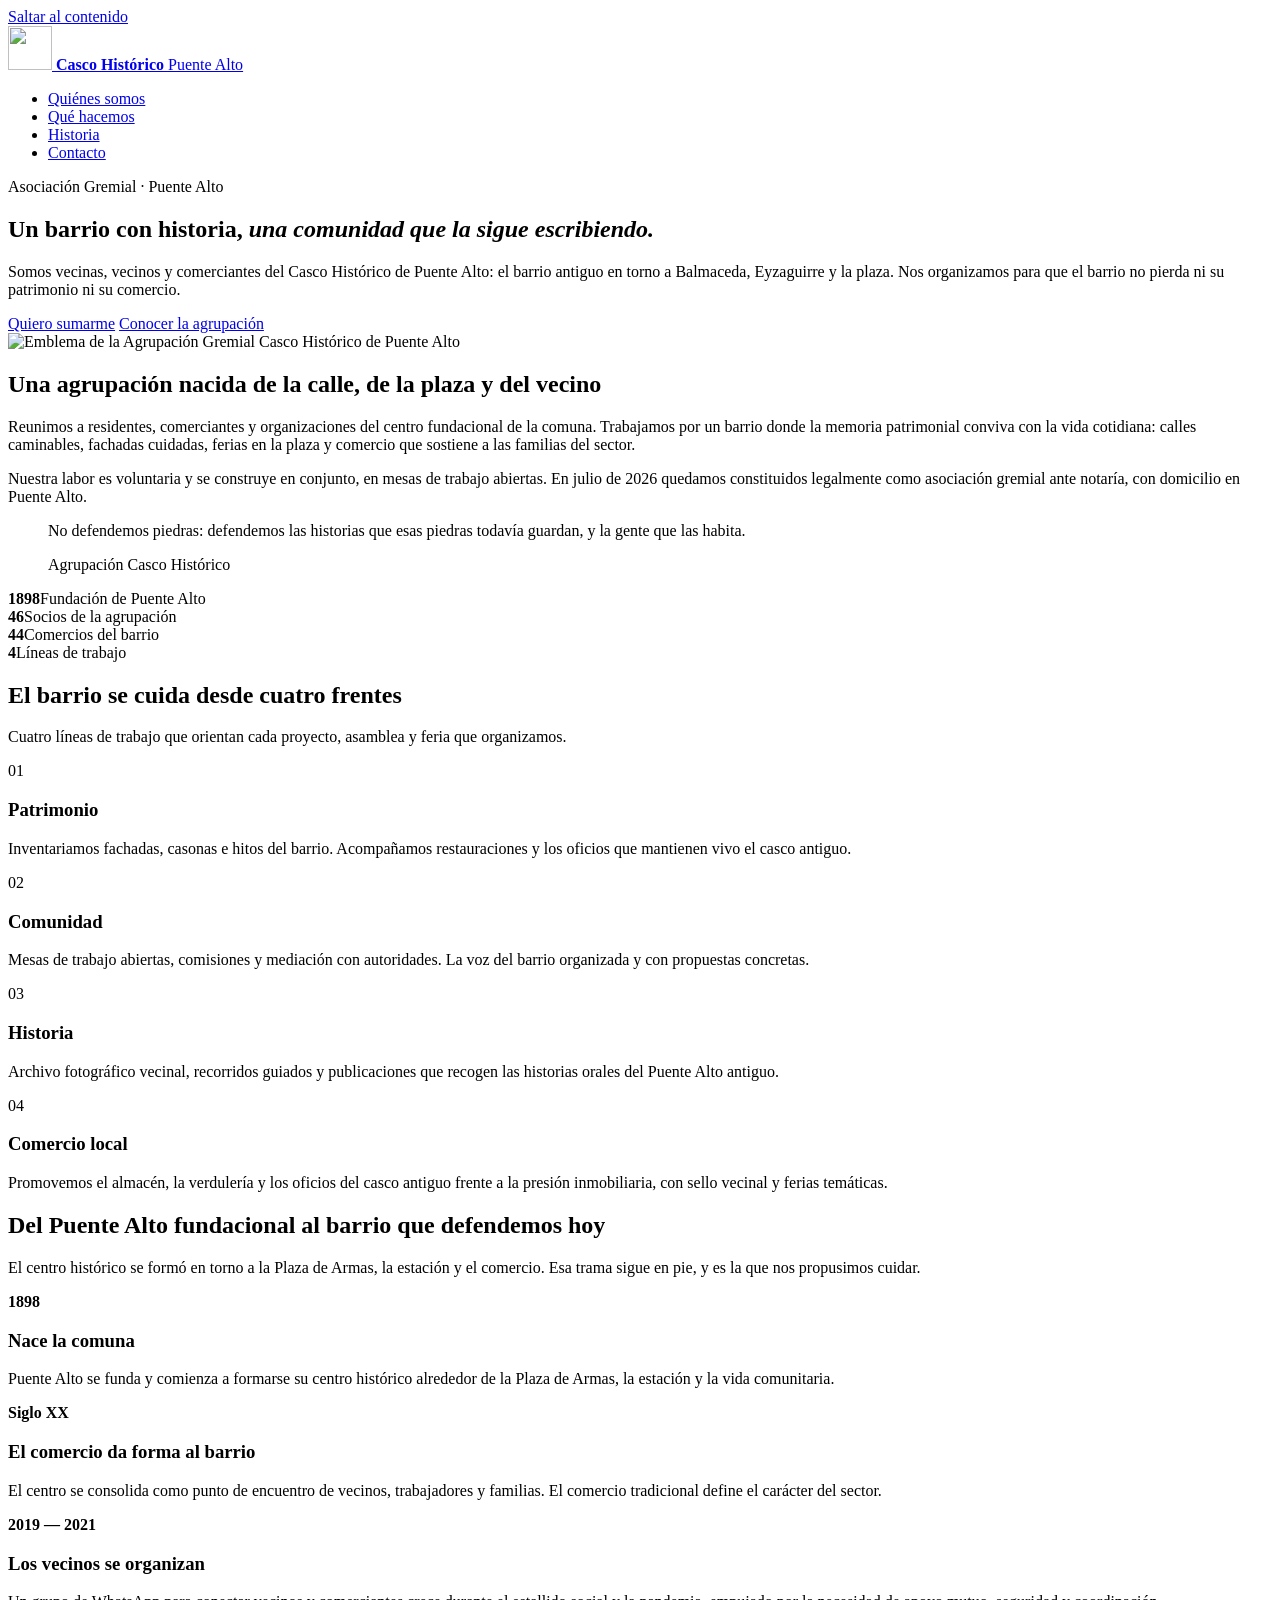
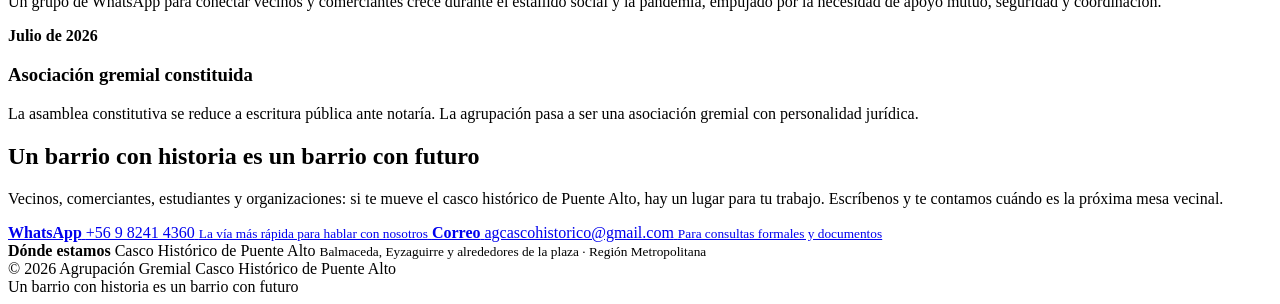
==== commit c44a58fc: "Reescribe la landing como pagina propia, no como copia del sistema La version anterior se derivaba d" ====
--- a/public_html/index.html
+++ b/public_html/index.html
@@ -1,1623 +1,268 @@
-<!doctype html>
+<!DOCTYPE html>
 <html lang="es">
 <head>
 <meta charset="utf-8" />
-<meta name="viewport" content="width=device-width, initial-scale=1" />
-<title>Agrupación Barrio Casco Histórico de Puente Alto</title>
+<meta name="viewport" content="width=device-width,initial-scale=1" />
+<title>Agrupación Gremial Casco Histórico de Puente Alto</title>
+<meta name="description" content="Vecinos y comerciantes del centro fundacional de Puente Alto organizados para cuidar el patrimonio del barrio y fortalecer el comercio local." />
+<!-- Cambia esta dirección por tu dominio de Hostinger cuando lo conectes. -->
+<link rel="canonical" href="https://TU-DOMINIO.cl/" />
+
+<meta property="og:type" content="website" />
+<meta property="og:locale" content="es_CL" />
+<meta property="og:site_name" content="AG Casco Histórico Puente Alto" />
+<meta property="og:title" content="Agrupación Gremial Casco Histórico de Puente Alto" />
+<meta property="og:description" content="Vecinos y comerciantes del centro fundacional de Puente Alto, organizados para cuidar el patrimonio del barrio y fortalecer el comercio local." />
+<meta property="og:url" content="https://TU-DOMINIO.cl/" />
+<meta property="og:image" content="https://TU-DOMINIO.cl/assets/logo-casco-historico-2026.webp" />
+<meta name="twitter:card" content="summary_large_image" />
+
 <link rel="icon" href="/favicon.svg" type="image/svg+xml" />
 <link rel="apple-touch-icon" href="/assets/apple-touch-icon.png" />
-<meta name="description" content="Agrupación de socios y comerciantes del Casco Histórico de Puente Alto. Directorio de comercios del barrio, agenda vecinal, historia y patrimonio local." />
-<meta name="theme-color" content="#231713" />
-<!-- Cambia esta direccion por tu dominio de Hostinger cuando lo conectes. -->
-<link rel="canonical" href="https://TU-DOMINIO.cl/" />
-<meta property="og:type" content="website" />
-<meta property="og:title" content="Agrupación Barrio Casco Histórico de Puente Alto" />
-<meta property="og:description" content="Socios y comerciantes del Casco Histórico de Puente Alto: directorio del barrio, agenda vecinal, historia y patrimonio." />
-<meta property="og:url" content="https://TU-DOMINIO.cl/" />
-<meta property="og:image" content="https://chbeta.pages.dev/assets/og-cover.jpg" />
-<meta property="og:image:width" content="1200" />
-<meta property="og:image:height" content="630" />
-<meta property="og:locale" content="es_CL" />
-<meta name="twitter:card" content="summary_large_image" />
-<meta name="twitter:image" content="https://chbeta.pages.dev/assets/og-cover.jpg" />
+<meta name="theme-color" content="#391e14" />
+
+<link rel="preconnect" href="https://fonts.googleapis.com" />
+<link rel="preconnect" href="https://fonts.gstatic.com" crossorigin />
+<link href="https://fonts.googleapis.com/css2?family=Cinzel:wght@600;700&family=Cormorant+Garamond:ital,wght@0,500;0,600;1,500&family=Source+Sans+3:wght@400;600;700&display=swap" rel="stylesheet" />
+<link rel="stylesheet" href="/css/estilos.css" />
+
 <script type="application/ld+json">
 {
   "@context": "https://schema.org",
-  "@type": "LocalBusiness",
-  "@id": "https://chbeta.pages.dev/#organizacion",
-  "name": "Agrupación Barrio Casco Histórico de Puente Alto",
-  "alternateName": "AG Casco Histórico",
-  "description": "Agrupación de socios y comerciantes del Casco Histórico de Puente Alto. Directorio de comercios, patrimonio y actividades del barrio.",
-  "url": "https://chbeta.pages.dev/",
-  "logo": "https://chbeta.pages.dev/assets/logo-casco-historico-2026.webp",
-  "image": "https://chbeta.pages.dev/assets/og-cover.jpg",
+  "@type": "Organization",
+  "name": "Agrupación Gremial Casco Histórico de Puente Alto",
+  "alternateName": "Casco Histórico A.G.",
+  "url": "https://TU-DOMINIO.cl/",
   "email": "agcascohistorico@gmail.com",
   "telephone": "+56982414360",
   "address": {
     "@type": "PostalAddress",
-    "streetAddress": "Casco Histórico",
     "addressLocality": "Puente Alto",
     "addressRegion": "Región Metropolitana",
     "addressCountry": "CL"
-  },
-  "geo": {
-    "@type": "GeoCoordinates",
-    "latitude": -33.6116,
-    "longitude": -70.5758
-  },
-  "areaServed": {
-    "@type": "Place",
-    "name": "Casco Histórico de Puente Alto, Región Metropolitana, Chile"
-  },
-  "knowsLanguage": "es-CL"
-}
-</script>
-<script type="application/ld+json">
-{
-  "@context": "https://schema.org",
-  "@type": "WebSite",
-  "@id": "https://chbeta.pages.dev/#sitio",
-  "url": "https://chbeta.pages.dev/",
-  "name": "AG Casco Histórico Puente Alto",
-  "inLanguage": "es-CL",
-  "publisher": {
-    "@id": "https://chbeta.pages.dev/#organizacion"
   }
 }
 </script>
-<script type="application/ld+json">
-{
-  "@context": "https://schema.org",
-  "@type": "FAQPage",
-  "mainEntity": [
-    {
-      "@type": "Question",
-      "name": "¿Qué es la Agrupación del Casco Histórico?",
-      "acceptedAnswer": {
-        "@type": "Answer",
-        "text": "Somos una agrupación de vecinos y comerciantes del Casco Histórico de Puente Alto, el barrio antiguo en torno a Balmaceda, Eyzaguirre y la plaza. Trabajamos en cuatro frentes: patrimonio (inventario de fachadas, casonas e hitos, y acompañamiento de restauraciones), comunidad (mesas de trabajo abiertas y mediación con autoridades), historia (archivo fotográfico vecinal, recorridos guiados y publicaciones) y comercio local (guía pública de comercios, sello vecinal y ferias temáticas)."
-      }
-    },
-    {
-      "@type": "Question",
-      "name": "¿Qué hace la agrupación que yo no pueda hacer solo?",
-      "acceptedAnswer": {
-        "@type": "Answer",
-        "text": "Un reclamo individual se pierde; cuarenta comercios pidiendo lo mismo, con registro y seguimiento, no. La agrupación reúne los casos del barrio, los presenta de forma ordenada ante el municipio y otras autoridades, y hace seguimiento hasta que hay respuesta. Además sostiene el directorio público del barrio, el archivo patrimonial y las actividades que traen gente al casco antiguo."
-      }
-    },
-    {
-      "@type": "Question",
-      "name": "¿Quién puede ser socio?",
-      "acceptedAnswer": {
-        "@type": "Answer",
-        "text": "Cualquier persona con un comercio, oficio o actividad en el Casco Histórico de Puente Alto, y también vecinos del sector que quieran participar de las gestiones del barrio. No se necesita un local grande ni una sociedad constituida: un taller, un puesto o un emprendimiento del barrio cuentan igual."
-      }
-    },
-    {
-      "@type": "Question",
-      "name": "¿Cómo me hago socio, paso a paso?",
-      "acceptedAnswer": {
-        "@type": "Answer",
-        "text": "Primero completas el formulario en la página Unirse con tu nombre, RUT, teléfono, correo, el nombre de tu comercio y su giro. Ahí mismo defines la contraseña con la que después entrarás al sistema. Luego la directiva revisa tu solicitud y tu cuenta queda como postulante, sin poder ingresar todavía. Cuando se aprueba, tu cuenta pasa a socio inscrito y ya puedes entrar con tu RUT y tu contraseña. Cada solicitud la revisa una persona de la directiva, no es automático."
-      }
-    },
-    {
-      "@type": "Question",
-      "name": "¿Tiene costo ser socio?",
-      "acceptedAnswer": {
-        "@type": "Answer",
-        "text": "La agrupación se financia con una cuota de incorporación por única vez y una mensualidad, que cubren los gastos de las gestiones, las actividades y el mantenimiento del sitio. Los montos vigentes los informa la directiva al momento de aprobar la solicitud. Tesorería lleva el registro de cada pago y cada socio puede revisar su historial dentro del sistema."
-      }
-    },
-    {
-      "@type": "Question",
-      "name": "¿Qué gano concretamente siendo socio?",
-      "acceptedAnswer": {
-        "@type": "Answer",
-        "text": "Apareces en el directorio público del barrio con tu ficha, horario, ubicación en el mapa y enlaces a tus redes. Puedes presentar requerimientos formales a la directiva y seguir su estado, acceder al mapa de incidencias del barrio, proponer artículos y eventos que se publican en el sitio público, y participar de las mesas y decisiones de la agrupación."
-      }
-    },
-    {
-      "@type": "Question",
-      "name": "Ya soy socio, ¿cómo entro la primera vez?",
-      "acceptedAnswer": {
-        "@type": "Answer",
-        "text": "Entras en Acceso socios con tu RUT y tu contraseña. Si la directiva te creó la cuenta, tu contraseña será temporal y el sistema te pedirá cambiarla antes de dejarte hacer cualquier otra cosa: mientras no la cambies, la cuenta queda bloqueada para el resto de las secciones. Si olvidaste tu contraseña, Tesorería o la directiva pueden generarte una clave temporal nueva."
-      }
-    },
-    {
-      "@type": "Question",
-      "name": "¿Cómo reporto un problema del barrio?",
-      "acceptedAnswer": {
-        "@type": "Answer",
-        "text": "Los socios tienen un mapa de incidencias dentro del sistema: marcas el punto exacto en el mapa, eliges la categoría y describes lo que pasa. Las categorías cubren siete grupos: emergencias críticas, seguridad y delito, orden público, infraestructura y riesgo, tránsito y movilidad, temas comerciales y territoriales, y otros. Cada reporte queda visible para el resto de los socios durante 20 horas y después se archiva, conservando el registro para el seguimiento. El mapa no reemplaza al 133 ni a Emergencias."
-      }
-    },
-    {
-      "@type": "Question",
-      "name": "¿Cuál es la diferencia entre una incidencia y un requerimiento?",
-      "acceptedAnswer": {
-        "@type": "Answer",
-        "text": "Una incidencia es algo que está pasando ahora en la calle (un poste apagado, basura acumulada, un asalto, una fuga de agua): va al mapa, con ubicación, y alerta al resto del barrio. Un requerimiento es una solicitud formal a la directiva: apoyo comercial, espacio público, seguridad, eventos o documentación. Los requerimientos avanzan por estados que el socio puede seguir —nuevo, en revisión, en gestión, esperando al socio, resuelto y cerrado— y permiten conversar con el equipo responsable en el mismo hilo."
-      }
-    },
-    {
-      "@type": "Question",
-      "name": "¿Puedo editar mi ficha y lo que se ve de mi comercio?",
-      "acceptedAnswer": {
-        "@type": "Answer",
-        "text": "Sí. En Mi ficha mantienes tus datos de contacto y todo lo que el público ve de tu negocio: descripción, horario de funcionamiento, logo, teléfono de contacto, enlaces a Instagram, Facebook y sitio web, y el punto de tu local en el mapa. Los cambios se reflejan en el directorio público. Datos como el nombre legal, el RUT o el estado de socio los administra la directiva."
-      }
-    },
-    {
-      "@type": "Question",
-      "name": "¿Qué pasa con mis datos personales?",
-      "acceptedAnswer": {
-        "@type": "Answer",
-        "text": "Hay una separación clara entre lo público y lo privado. Es público solo lo de tu ficha comercial: nombre del local, giro, descripción, horario, ubicación y los enlaces que tú cargues. Quedan privados tu RUT, domicilio, teléfono personal, correo e historial de pagos, restringidos a ti y a los perfiles de la directiva que corresponda según su rol. Las contraseñas se guardan cifradas, nunca en texto plano, y el sistema registra quién consulta o modifica información sensible."
-      }
-    },
-    {
-      "@type": "Question",
-      "name": "¿Cómo contacto a la agrupación?",
-      "acceptedAnswer": {
-        "@type": "Answer",
-        "text": "Por WhatsApp con el botón verde flotante de la página o al +56 9 8241 4360, por correo a agcascohistorico@gmail.com, o completando el formulario de la sección Contacto. Si ya eres socio y se trata de una gestión formal, conviene usar Requerimientos dentro del sistema: queda registrado, con estado y seguimiento."
-      }
-    }
-  ]
-}
-</script>
-<link rel="preconnect" href="https://fonts.googleapis.com" />
-<link rel="preconnect" href="https://fonts.gstatic.com" crossorigin />
-<link href="https://fonts.googleapis.com/css2?family=Cinzel:wght@400;500;600;700&family=Cormorant+Garamond:ital,wght@0,400;0,500;0,600;0,700;1,400;1,500&family=Source+Sans+3:wght@300;400;500;600;700&display=swap" rel="stylesheet" />
-<style>
-  /* =========================================================
-     Casco Histórico de Puente Alto — CSS Manual de marca 2023
-     ========================================================= */
-  :root {
-    /* Paleta oficial */
-    --crema:      #FEFAF0;  /* 70% */
-    --marfil:     #F7EFDD;
-    --cafe-negro: #1D140D;
-    --chocolate:  #391E14;  /* 20% */
-    --madera:     #57381D;
-    --dorado:     #B88A45;  /* 7%  */
-    --arena:      #B0A179;
-    --palmera:    #365448;  /* 3%  */
-    --ceramica:   #3786AF;
-
-    /* Tipografías */
-    --serif-h1: "Cinzel", "Trajan Pro", serif;
-    --serif-h2: "Cormorant Garamond", "EB Garamond", serif;
-    --sans:     "Source Sans 3", system-ui, sans-serif;
-
-    --maxw: 1240px;
-  }
-
-  *,*::before,*::after { box-sizing: border-box; }
-  html { scroll-behavior: smooth; }
-  body {
-    margin: 0;
-    font-family: var(--sans);
-    font-weight: 400;
-    color: var(--cafe-negro);
-    background: var(--crema);
-    font-size: 17px;
-    line-height: 1.7;
-    -webkit-font-smoothing: antialiased;
-    text-rendering: optimizeLegibility;
-  }
-  a { color: var(--chocolate); }
-
-  /* --- Jerarquía tipográfica del manual --- */
-  h1 {
-    font-family: var(--serif-h1);
-    font-weight: 700;
-    text-transform: uppercase;
-    letter-spacing: .08em;
-    line-height: 1.05;
-    color: var(--chocolate);
-    margin: 0;
-    font-size: clamp(2.2rem, 4.5vw, 4rem);
-  }
-  h2 {
-    font-family: var(--serif-h2);
-    font-weight: 700;
-    color: var(--chocolate);
-    margin: 0;
-    line-height: 1.1;
-    font-size: clamp(1.6rem, 3vw, 2.6rem);
-    font-style: normal;
-  }
-  h3 {
-    font-family: var(--serif-h1);
-    font-weight: 700;
-    text-transform: uppercase;
-    letter-spacing: .05em;
-    color: var(--chocolate);
-    margin: 0;
-    font-size: clamp(1.1rem, 1.6vw, 1.6rem);
-  }
-  h4 {
-    font-family: var(--serif-h2);
-    font-weight: 600;
-    color: var(--chocolate);
-    margin: 0;
-    font-size: 1.25rem;
-    line-height: 1.2;
-  }
-  p { margin: 0; text-wrap: pretty; }
-  em, i { font-family: var(--serif-h2); font-style: italic; }
-
-  .container {
-    width: min(100% - 48px, var(--maxw));
-    margin-inline: auto;
-  }
-
-  /* --- Separador institucional (diamante dorado) --- */
-  .diamond {
-    width: 7px; height: 7px; background: var(--dorado);
-    transform: rotate(45deg); display: inline-block;
-    box-shadow: 0 0 0 1px color-mix(in srgb, var(--madera), transparent 70%);
-  }
-  .ornament {
-    display: flex; align-items: center; justify-content: center;
-    gap: 14px; margin: 18px auto 0; color: var(--dorado);
-  }
-  .ornament::before, .ornament::after {
-    content: ""; flex: 0 1 110px; max-width: 110px;
-    height: 1px; background: currentColor; opacity: .55;
-  }
-  .eyebrow {
-    display: inline-flex; align-items: center; gap: .7em;
-    font-family: var(--sans);
-    font-size: 12px;
-    letter-spacing: 0.22em;
-    text-transform: uppercase;
-    color: var(--madera);
-    font-weight: 600;
-  }
-  .eyebrow::before, .eyebrow::after {
-    content: ""; width: 28px; height: 1px;
-    background: currentColor; opacity: .55;
-  }
-  .eyebrow.left::before  { display: none; }
-  .eyebrow.right::after  { display: none; }
-
-  /* --- Detalle mosaico (tile pattern del manual) --- */
-  .mosaic-strip {
-    height: 14px;
-    background:
-      repeating-linear-gradient(90deg,
-        var(--dorado)    0  16px,
-        var(--marfil)   16  18px,
-        var(--madera)   18  34px,
-        var(--marfil)   34  36px,
-        var(--chocolate) 36 52px,
-        var(--marfil)   52  54px,
-        var(--arena)    54  70px,
-        var(--marfil)   70  72px,
-        var(--palmera)  72  88px,
-        var(--marfil)   88  90px);
-    border-block: 1px solid color-mix(in srgb, var(--madera), transparent 75%);
-  }
-
-  /* --- Borde patrimonial (marco decorativo) --- */
-  .patrimonial-frame {
-    position: relative;
-    padding: 28px;
-    border: 1px solid color-mix(in srgb, var(--dorado), transparent 50%);
-    background: var(--marfil);
-  }
-  .patrimonial-frame::before {
-    content: "";
-    position: absolute; inset: 6px;
-    border: 1px solid color-mix(in srgb, var(--dorado), transparent 70%);
-    pointer-events: none;
-  }
-
-  /* --- Topbar / nav --- */
-  .topbar {
-    background: var(--chocolate);
-    color: var(--marfil);
-    font-size: 13px;
-    letter-spacing: .04em;
-  }
-  .topbar .container {
-    display: flex; align-items: center; justify-content: space-between;
-    height: 36px;
-  }
-  .topbar a { color: var(--marfil); text-decoration: none; opacity: .85; }
-  .topbar a:hover { opacity: 1; }
-  .topbar .sep { opacity: .35; margin-inline: .8em; }
-
-  nav.primary {
-    position: sticky; top: 0; z-index: 30;
-    background: color-mix(in srgb, var(--crema) 94%, transparent);
-    backdrop-filter: blur(8px);
-    border-bottom: 1px solid color-mix(in srgb, var(--madera), transparent 85%);
-  }
-  nav.primary .container {
-    display: flex; align-items: center; justify-content: space-between;
-    height: 84px;
-  }
-  .brand {
-    display: flex; align-items: center; gap: 14px;
-    text-decoration: none; color: var(--chocolate);
-  }
-  .brand .mark {
-    width: 58px; height: 58px; border-radius: 999px;
-    background: var(--marfil);
-    border: 1px solid color-mix(in srgb, var(--dorado), transparent 50%);
-    display: grid; place-items: center;
-    overflow: hidden;
-  }
-  .brand .mark img { width: 100%; height: 100%; object-fit: cover; }
-  .brand .wordmark {
-    display: flex; flex-direction: column; line-height: 1;
-  }
-  .brand .wordmark strong {
-    font-family: var(--serif-h1); font-weight: 700;
-    text-transform: uppercase; letter-spacing: .08em;
-    font-size: 15px; color: var(--chocolate);
-  }
-  .brand .wordmark span {
-    font-family: var(--serif-h2); font-style: italic;
-    font-size: 13px; color: var(--madera); margin-top: 4px;
-  }
-  nav.primary ul {
-    list-style: none; margin: 0; padding: 0;
-    display: flex; gap: 32px;
-    font-family: var(--sans);
-    font-size: 14px; letter-spacing: .14em;
-    text-transform: uppercase; font-weight: 600;
-  }
-  nav.primary ul a {
-    text-decoration: none; color: var(--chocolate);
-    padding-bottom: 6px;
-    border-bottom: 2px solid transparent;
-    transition: border-color .15s;
-  }
-  nav.primary ul a:hover { border-bottom-color: var(--dorado); }
-
-  /* --- Botones --- */
-  .btn, .btn-primary {
-    display: inline-flex; align-items: center; gap: .6em;
-    font-family: var(--sans);
-    font-size: 13px;
-    letter-spacing: .18em;
-    text-transform: uppercase;
-    font-weight: 700;
-    padding: 14px 26px;
-    border: 1px solid var(--chocolate);
-    background: var(--chocolate);
-    color: var(--marfil);
-    text-decoration: none;
-    cursor: pointer;
-    transition: all .18s;
-  }
-  .btn:hover, .btn-primary:hover {
-    background: var(--madera);
-    border-color: var(--madera);
-  }
-  /* Variante destacada: fondo dorado sobre fondo oscuro. */
-  .btn.gold {
-    background: var(--dorado); border-color: var(--dorado); color: var(--cafe-negro);
-  }
-  .btn.gold:hover { background: var(--marfil); border-color: var(--marfil); color: var(--chocolate); }
-
-  .btn-secondary,
-  .btn.secondary {
-    display: inline-flex; align-items: center; gap: .6em;
-    font-family: var(--sans);
-    font-size: 13px;
-    letter-spacing: .18em;
-    text-transform: uppercase;
-    font-weight: 700;
-    padding: 13px 26px;
-    border: 1px solid var(--dorado);
-    background: transparent;
-    color: var(--chocolate);
-    text-decoration: none;
-    cursor: pointer;
-    transition: all .18s;
-  }
-  .btn-secondary:hover,
-  .btn.secondary:hover {
-    background: var(--dorado);
-    color: var(--cafe-negro);
-  }
-  .btn .arrow, .btn-primary .arrow, .btn-secondary .arrow, .btn.secondary .arrow {
-    transition: transform .18s;
-  }
-  .btn:hover .arrow, .btn-primary:hover .arrow, .btn-secondary:hover .arrow, .btn.secondary:hover .arrow {
-    transform: translateX(4px);
-  }
-
-  /* --- Hero --- */
-  .hero {
-    position: relative;
-    background: var(--marfil);
-    padding: 80px 0 96px;
-    border-bottom: 1px solid color-mix(in srgb, var(--madera), transparent 80%);
-    overflow: hidden;
-  }
-  .hero .container {
-    display: grid;
-    grid-template-columns: 1.2fr 1fr;
-    gap: 56px;
-    align-items: center;
-  }
-  .hero h1 {
-    margin-top: 18px;
-    color: var(--chocolate);
-  }
-  .hero h1 em {
-    display: block;
-    font-family: var(--serif-h2);
-    font-style: italic;
-    font-weight: 500;
-    color: var(--madera);
-    text-transform: none;
-    letter-spacing: 0;
-    font-size: .75em;
-    margin-top: 8px;
-  }
-  .hero .lede {
-    font-family: var(--serif-h2);
-    font-size: 22px;
-    color: color-mix(in srgb, var(--cafe-negro), transparent 25%);
-    margin-top: 22px;
-    max-width: 50ch;
-    line-height: 1.4;
-  }
-  .hero .actions { margin-top: 32px; display: flex; gap: 14px; flex-wrap: wrap; }
-  .hero-art {
-    aspect-ratio: 4/5;
-    background: var(--crema);
-    border: 1px solid color-mix(in srgb, var(--dorado), transparent 55%);
-    position: relative;
-    overflow: hidden;
-  }
-  .hero-art::before {
-    content: ""; position: absolute; inset: 8px;
-    border: 1px solid color-mix(in srgb, var(--dorado), transparent 70%);
-    pointer-events: none;
-  }
-  .emblem-slot .logo { display:block;width:100%;max-width:100%;height:auto;object-fit:cover; }
-
-  /* --- Sections --- */
-  section { padding: 88px 0; }
-  section.alt { background: var(--marfil); }
-  .section-head {
-    text-align: center;
-    max-width: 60ch;
-    margin: 0 auto 56px;
-  }
-  .section-head h2 { margin-top: 12px; }
-  .section-head .sub {
-    margin-top: 14px;
-    font-family: var(--serif-h2);
-    font-style: italic;
-    font-size: 19px;
-    color: color-mix(in srgb, var(--cafe-negro), transparent 30%);
-  }
-
-  /* --- Pillars (4 frentes) --- */
-  .pillars {
-    display: grid; grid-template-columns: repeat(4, 1fr); gap: 24px;
-  }
-  .pillar {
-    background: var(--crema);
-    border: 1px solid color-mix(in srgb, var(--dorado), transparent 55%);
-    padding: 32px 26px 28px;
-    display: flex; flex-direction: column;
-    transition: transform .2s, box-shadow .2s;
-  }
-  .pillar:hover {
-    transform: translateY(-3px);
-    box-shadow: 0 8px 24px color-mix(in srgb, var(--chocolate), transparent 88%);
-  }
-  .pillar .icon {
-    width: 56px; height: 56px;
-    background: var(--chocolate);
-    color: var(--dorado);
-    display: grid; place-items: center;
-    margin-bottom: 22px;
-  }
-  .pillar .icon svg { width: 28px; height: 28px; }
-  .pillar h3 { font-size: 18px; }
-  .pillar .tag {
-    font-family: var(--serif-h2); font-style: italic;
-    font-size: 14px; color: var(--palmera);
-    margin: 4px 0 12px;
-  }
-  .pillar p {
-    font-size: 15px;
-    color: color-mix(in srgb, var(--cafe-negro), transparent 25%);
-    line-height: 1.55;
-  }
-  .pillar .more {
-    margin-top: 18px;
-    font-family: var(--sans);
-    font-size: 12px; letter-spacing: .16em; text-transform: uppercase;
-    font-weight: 700;
-    color: var(--chocolate); text-decoration: none;
-    border-bottom: 1px solid var(--dorado);
-    align-self: start; padding-bottom: 2px;
-  }
-  .pillar .more:hover { color: var(--madera); }
-
-  /* --- Timeline --- */
-  .timeline {
-    max-width: 760px; margin: 0 auto;
-    position: relative;
-    padding-left: 24px;
-  }
-  .timeline::before {
-    content: ""; position: absolute; left: 6px; top: 8px; bottom: 8px;
-    width: 1px; background: color-mix(in srgb, var(--dorado), transparent 50%);
-  }
-  .t-row {
-    display: grid; grid-template-columns: 140px 18px 1fr;
-    gap: 18px; align-items: start;
-    padding: 18px 0;
-    border-bottom: 1px dashed color-mix(in srgb, var(--madera), transparent 78%);
-  }
-  .t-row:last-child { border-bottom: 0; }
-  .t-row .year {
-    font-family: var(--serif-h1); font-weight: 700;
-    text-transform: uppercase; letter-spacing: .06em;
-    font-size: 14px; color: var(--madera);
-    padding-top: 4px;
-  }
-  .t-row .dot {
-    width: 13px; height: 13px;
-    background: var(--dorado);
-    transform: rotate(45deg);
-    margin-top: 8px;
-    box-shadow: 0 0 0 4px var(--crema), 0 0 0 5px color-mix(in srgb, var(--dorado), transparent 50%);
-  }
-  section.alt .t-row .dot { box-shadow: 0 0 0 4px var(--marfil), 0 0 0 5px color-mix(in srgb, var(--dorado), transparent 50%); }
-  .t-row h4 { font-size: 22px; color: var(--chocolate); }
-  .t-row p {
-    margin-top: 6px; font-size: 15px;
-    color: color-mix(in srgb, var(--cafe-negro), transparent 25%);
-    line-height: 1.55;
-  }
-
-  /* --- Events --- */
-  .events {
-    display: grid; grid-template-columns: 1.6fr 1fr 1fr; gap: 22px;
-  }
-  .event {
-    background: var(--crema);
-    border: 1px solid color-mix(in srgb, var(--dorado), transparent 55%);
-    padding: 26px;
-    position: relative;
-    display: flex; flex-direction: column;
-  }
-  .event.featured {
-    background: var(--chocolate);
-    color: var(--marfil);
-    border-color: var(--dorado);
-    grid-row: span 1;
-  }
-  .event.featured h3, .event.featured .place, .event.featured .e-link { color: var(--marfil); }
-  .event .date {
-    display: flex; align-items: baseline; gap: 12px;
-    margin-bottom: 14px;
-  }
-  .event .date .d {
-    font-family: var(--serif-h1); font-weight: 700;
-    font-size: 44px; color: var(--dorado); line-height: 1;
-  }
-  .event .date .m {
-    font-family: var(--sans); font-size: 12px;
-    letter-spacing: .16em; text-transform: uppercase;
-    font-weight: 600; color: var(--madera);
-  }
-  .event.featured .date .m { color: var(--arena); }
-  .event h3 { font-size: 22px; font-family: var(--serif-h2); text-transform: none; letter-spacing: 0; font-weight: 700; }
-  .event .place {
-    font-family: var(--serif-h2); font-style: italic;
-    font-size: 15px; color: var(--madera); margin: 6px 0 10px;
-  }
-  .event p { font-size: 15px; line-height: 1.55; }
-  .event.featured p { color: color-mix(in srgb, var(--marfil), transparent 15%); }
-  .event .img-slot {
-    margin: 16px 0;
-    aspect-ratio: 16/9;
-    background:
-      repeating-linear-gradient(45deg,
-        color-mix(in srgb, var(--dorado), transparent 75%) 0 8px,
-        color-mix(in srgb, var(--dorado), transparent 88%) 8px 16px);
-    border: 1px dashed color-mix(in srgb, var(--dorado), transparent 50%);
-    display: grid; place-items: center;
-    font-family: var(--sans); font-size: 12px;
-    letter-spacing: .16em; text-transform: uppercase;
-    color: var(--marfil); font-weight: 600;
-  }
-  .event .e-link {
-    margin-top: auto;
-    font-family: var(--sans); font-size: 12px;
-    letter-spacing: .16em; text-transform: uppercase; font-weight: 700;
-    text-decoration: none; color: var(--chocolate);
-    border-bottom: 1px solid var(--dorado);
-    align-self: start; padding-bottom: 2px; padding-top: 14px;
-  }
-  .event .eyebrow.left { color: var(--dorado); margin-bottom: 14px; }
-  .event.featured .eyebrow.left { color: var(--dorado); }
-  .published-grid { display:grid;grid-template-columns:repeat(3,1fr);gap:22px; }
-  .published-card { background:var(--crema);border:1px solid color-mix(in srgb,var(--dorado),transparent 48%);display:flex;flex-direction:column;min-width:0;overflow:hidden;transition:transform .18s,border-color .18s,box-shadow .18s; }
-  .published-card:hover { transform:translateY(-3px);border-color:var(--dorado);box-shadow:0 14px 28px rgba(54,35,21,.11); }
-  .published-card-link.featured { grid-column:span 2; }
-  .published-card.featured { display:grid;grid-template-columns:minmax(230px,.9fr) 1.1fr;background:var(--chocolate);color:var(--marfil);border-color:var(--dorado); }
-  .published-image,.published-image-placeholder { width:100%;aspect-ratio:16/10;object-fit:cover;background:linear-gradient(145deg,var(--madera),var(--chocolate)); }
-  .published-image-placeholder { display:grid;place-items:center;color:var(--dorado);font-family:var(--serif-h1);font-size:13px;letter-spacing:.18em;text-transform:uppercase; }
-  .published-card.featured .published-image,.published-card.featured .published-image-placeholder { height:100%;min-height:310px;aspect-ratio:auto; }
-  .published-body { padding:24px;display:flex;flex-direction:column;align-items:flex-start; }
-  .published-type { display:inline-flex;padding:5px 9px;border:1px solid currentColor;color:var(--madera);font:700 10px/1 var(--sans);letter-spacing:.14em;text-transform:uppercase; }
-  .published-card.featured .published-type { color:var(--dorado); }
-  .published-body h3 { font-family:var(--serif-h2);font-size:24px;line-height:1.15;text-transform:none;letter-spacing:0;margin:13px 0 9px; }
-  .published-card.featured h3 { color:var(--marfil);font-size:31px; }
-  .published-body p { margin:0 0 16px;color:color-mix(in srgb,var(--cafe-negro),transparent 18%); }
-  .published-card.featured p { color:var(--arena); }
-  .published-details { margin-top:auto;padding-top:13px;border-top:1px solid color-mix(in srgb,var(--madera),transparent 70%);width:100%;font-family:var(--serif-h2);font-style:italic;color:var(--madera);font-size:14px; }
-  .published-card.featured .published-details { color:var(--dorado);border-color:color-mix(in srgb,var(--dorado),transparent 55%); }
-  .published-author { display:block;margin-top:8px;font:600 10px/1.4 var(--sans);text-transform:uppercase;letter-spacing:.1em;color:var(--madera); }
-  .published-card.featured .published-author { color:var(--arena); }
-  .published-empty { padding:42px;text-align:center;border:1px dashed var(--dorado);color:var(--madera);background:var(--crema); }
-
-  /* --- Comercio teaser (landing) --- */
-  .comercio {
-    display: grid; grid-template-columns: repeat(4, 1fr); gap: 22px;
-  }
-  .card-comercio {
-    background: var(--crema);
-    border: 1px solid color-mix(in srgb, var(--dorado), transparent 55%);
-    overflow: hidden;
-    display: flex; flex-direction: column;
-  }
-  .card-comercio .ph {
-    aspect-ratio: 4/3;
-    background:
-      repeating-linear-gradient(45deg,
-        color-mix(in srgb, var(--arena), transparent 60%) 0 8px,
-        color-mix(in srgb, var(--arena), transparent 80%) 8px 16px);
-    display: grid; place-items: center;
-    color: var(--madera);
-    font-family: var(--sans);
-    font-size: 11px; letter-spacing: .18em; text-transform: uppercase;
-    border-bottom: 1px solid color-mix(in srgb, var(--madera), transparent 80%);
-  }
-  .ph-gastro    { background: repeating-linear-gradient(45deg, color-mix(in srgb, var(--dorado), transparent 65%) 0 8px, color-mix(in srgb, var(--dorado), transparent 80%) 8px 16px); color: var(--chocolate); }
-  .ph-emporio   { background: repeating-linear-gradient(45deg, color-mix(in srgb, var(--madera), transparent 65%) 0 8px, color-mix(in srgb, var(--madera), transparent 82%) 8px 16px); color: var(--marfil); }
-  .ph-moda      { background: repeating-linear-gradient(45deg, color-mix(in srgb, var(--arena), transparent 55%) 0 8px, color-mix(in srgb, var(--arena), transparent 75%) 8px 16px); color: var(--chocolate); }
-  .ph-belleza   { background: repeating-linear-gradient(45deg, color-mix(in srgb, var(--ceramica), transparent 75%) 0 8px, color-mix(in srgb, var(--ceramica), transparent 88%) 8px 16px); color: var(--chocolate); }
-  .ph-salud     { background: repeating-linear-gradient(45deg, color-mix(in srgb, var(--palmera), transparent 70%) 0 8px, color-mix(in srgb, var(--palmera), transparent 85%) 8px 16px); color: var(--chocolate); }
-  .ph-servicios { background: repeating-linear-gradient(45deg, color-mix(in srgb, var(--chocolate), transparent 75%) 0 8px, color-mix(in srgb, var(--chocolate), transparent 88%) 8px 16px); color: var(--marfil); }
-  .ph-galerias  { background: repeating-linear-gradient(135deg, color-mix(in srgb, var(--dorado), transparent 55%) 0 10px, color-mix(in srgb, var(--madera), transparent 70%) 10px 20px); color: var(--marfil); }
-  .ph-otros     { background: repeating-linear-gradient(90deg, color-mix(in srgb, var(--arena), transparent 60%) 0 6px, color-mix(in srgb, var(--arena), transparent 78%) 6px 14px); color: var(--chocolate); }
-
-  .card-comercio .body { padding: 20px 22px 22px; display: flex; flex-direction: column; gap: 6px; }
-  .card-comercio .cat {
-    font-family: var(--sans); font-size: 11px; letter-spacing: .2em;
-    text-transform: uppercase; color: var(--palmera); font-weight: 700;
-  }
-  .card-comercio h4 {
-    font-family: var(--serif-h2); font-size: 22px;
-    margin-top: 2px; color: var(--chocolate); line-height: 1.15;
-  }
-  .card-comercio .meta {
-    font-size: 13px;
-    color: color-mix(in srgb, var(--cafe-negro), transparent 35%);
-  }
-  .card-comercio .est {
-    margin-top: 12px; padding-top: 12px;
-    border-top: 1px solid color-mix(in srgb, var(--madera), transparent 80%);
-    font-family: var(--serif-h2); font-style: italic;
-    font-size: 14px; color: var(--madera);
-  }
-
-  /* --- Contacto / form --- */
-  .form-wrap {
-    display: grid; grid-template-columns: 1fr 1fr; gap: 40px;
-    max-width: 980px; margin: 0 auto;
-  }
-  .form-wrap p { font-size: 16px; color: color-mix(in srgb, var(--cafe-negro), transparent 25%); }
-  .form-card {
-    background: var(--marfil);
-    border: 1px solid color-mix(in srgb, var(--dorado), transparent 55%);
-    padding: 32px;
-  }
-  .form-card label {
-    display: block; font-family: var(--sans);
-    font-size: 12px; letter-spacing: .16em; text-transform: uppercase;
-    color: var(--madera); font-weight: 700; margin-bottom: 6px;
-  }
-  .form-card input, .form-card select, .form-card textarea {
-    width: 100%; font-family: var(--sans); font-size: 15px;
-    background: var(--crema);
-    border: 1px solid color-mix(in srgb, var(--madera), transparent 65%);
-    color: var(--cafe-negro);
-    padding: 10px 14px;
-    margin-bottom: 16px;
-    outline: none;
-  }
-  .form-card input:focus, .form-card select:focus, .form-card textarea:focus {
-    border-color: var(--dorado);
-    box-shadow: 0 0 0 3px color-mix(in srgb, var(--dorado), transparent 80%);
-  }
-
-  /* --- Footer --- */
-  footer.site {
-    background: var(--chocolate);
-    color: var(--marfil);
-    padding: 64px 0 28px;
-    margin-top: 0;
-  }
-  footer.site h4 {
-    font-family: var(--serif-h1); font-weight: 700;
-    text-transform: uppercase; letter-spacing: .08em;
-    font-size: 13px; color: var(--dorado);
-    margin-bottom: 14px;
-  }
-  footer.site a { color: var(--marfil); text-decoration: none; opacity: .85; }
-  footer.site a:hover { opacity: 1; border-bottom: 1px solid var(--dorado); }
-  footer.site .grid {
-    display: grid; grid-template-columns: 2fr 1fr 1fr 1fr; gap: 40px;
-  }
-  footer.site .foot-brand .mark { width:64px;height:64px;border-radius:50%;overflow:hidden;border:1px solid var(--dorado);margin-bottom:16px; }
-  footer.site .foot-brand .mark img { display:block;width:100%;height:100%;object-fit:cover; }
-  footer.site ul { list-style:none;margin:0;padding:0; }
-  footer.site li { margin:6px 0;color:color-mix(in srgb,var(--marfil),transparent 22%);font-size:14px; }
-  footer.site .legal {
-    margin-top: 40px; padding-top: 22px;
-    border-top: 1px solid color-mix(in srgb, var(--dorado), transparent 70%);
-    display: flex; justify-content: space-between; flex-wrap: wrap;
-    font-size: 12px; color: color-mix(in srgb, var(--marfil), transparent 30%);
-    letter-spacing: .06em;
-  }
-  .brand-quote {
-    text-align: center;
-    font-family: var(--serif-h2); font-style: italic;
-    color: var(--dorado);
-    padding: 22px 16px;
-    margin-top: 28px;
-    border-top: 1px solid color-mix(in srgb, var(--dorado), transparent 60%);
-    background: color-mix(in srgb, #000, transparent 92%);
-    letter-spacing: .04em;
-    font-size: 18px;
-  }
-  .brand-quote .diamond { margin: 0 14px; }
-
-  /* Skyline silueta */
-  .skyline {
-    height: 88px;
-    background:
-      url("data:image/svg+xml;utf8,<svg xmlns='http://www.w3.org/2000/svg' viewBox='0 0 800 88' preserveAspectRatio='none'><path d='M0 88 L0 50 L60 18 L110 38 L160 14 L210 36 L260 22 L300 44 L340 28 L380 8 L420 30 L470 18 L520 36 L570 22 L620 40 L670 24 L720 36 L770 18 L800 30 L800 88 Z' fill='%23B88A45' opacity='.35'/><path d='M0 88 L0 64 L80 46 L130 58 L180 42 L240 58 L290 48 L340 62 L400 44 L460 60 L520 48 L580 62 L640 46 L700 60 L760 48 L800 58 L800 88 Z' fill='%2357381D' opacity='.7'/></svg>")
-      center bottom / cover no-repeat;
-  }
-
-  /* --- Bordes mosaico laterales globales --- */
-  body::before, body::after {
-    content: "";
-    position: fixed; top: 0; bottom: 0; width: 18px;
-    pointer-events: none; z-index: 100;
-    background:
-      repeating-linear-gradient(0deg,
-        #B88A45 0 12px, #FEFAF0 12px 14px,
-        #57381D 14px 26px, #FEFAF0 26px 28px,
-        #391E14 28px 40px, #FEFAF0 40px 42px,
-        #B0A179 42px 54px, #FEFAF0 54px 56px,
-        #365448 56px 68px, #FEFAF0 68px 70px),
-      #FEFAF0;
-    opacity: .55;
-    box-shadow: inset 0 0 0 1px color-mix(in srgb, #57381D, transparent 75%);
-  }
-  body::before { left: 0; }
-  body::after  { right: 0; }
-  /* El campo trampa antispam: invisible para la vista, fuera del recorrido
-     de teclado y oculto a lectores de pantalla. Solo un bot lo completa.
-     Antes usaba .sr-only, que no esta definida en esta pagina: se veia. */
-  .campo-trampa {
-    position: absolute; width: 1px; height: 1px; overflow: hidden;
-    clip: rect(0 0 0 0); clip-path: inset(50%); white-space: nowrap;
-  }
-  /* Bajada del hero: sin esto quedaba igual que el texto corriente. */
-  .lede {
-    font-size: 19px; line-height: 1.65; color: var(--madera);
-    max-width: 54ch; margin: 18px 0 0;
-  }
-  /* Enfasis del titular. */
-  .ital {
-    display: block; font-family: var(--serif-h2); font-style: italic;
-    font-weight: 500; text-transform: none; letter-spacing: 0;
-  }
-
-  /* ── Clases que el HTML usaba sin ninguna regla CSS ──────────
-     Estaban en el marcado pero nunca se escribieron sus estilos, asi que
-     las secciones caian a display:block: columnas apiladas a ancho completo
-     en escritorio y botones pegados sin separacion. */
-
-  /* Fila de botones del hero. */
-  .cta-row { display: flex; flex-wrap: wrap; gap: 14px; align-items: center; }
-
-  /* Indicadores bajo el hero: el numero manda, la etiqueta acompaña. */
-  .meta-row { display: flex; flex-wrap: wrap; gap: 14px 34px; margin-top: 30px; }
-  .stat { display: flex; flex-direction: column; gap: 2px; }
-  .stat .num {
-    font-family: var(--serif-h1); font-size: 30px; font-weight: 700;
-    line-height: 1; color: var(--chocolate);
-  }
-  .stat .lbl {
-    font-family: var(--sans); font-size: 11px; font-weight: 600;
-    letter-spacing: .16em; text-transform: uppercase; color: var(--madera);
-  }
-
-  /* Bloque "Quienes somos": texto y tarjeta lado a lado. */
-  .about-grid { display: grid; grid-template-columns: minmax(0, 1.25fr) minmax(0, .85fr); gap: 54px; align-items: start; }
-  .about-card {
-    background: var(--marfil); border: 1px solid var(--arena);
-    padding: 30px 28px; position: relative;
-  }
-  .about-card h3 {
-    font-family: var(--serif-h2); font-size: 23px; color: var(--chocolate);
-    margin: 0 0 18px; padding-bottom: 12px;
-    border-bottom: 1px solid color-mix(in srgb, var(--madera), transparent 78%);
-  }
-  .about-card .n {
-    font-family: var(--serif-h1); font-size: 13px; font-weight: 700;
-    color: var(--dorado); letter-spacing: .08em;
-  }
-  .about-card .lab {
-    display: block; font-family: var(--sans); font-size: 11px; font-weight: 600;
-    letter-spacing: .14em; text-transform: uppercase; color: var(--madera);
-  }
-  .pullquote {
-    margin: 26px 0 0; padding: 18px 0 0;
-    border-top: 1px solid color-mix(in srgb, var(--madera), transparent 75%);
-    font-family: var(--serif-h2); font-style: italic; font-size: 20px;
-    line-height: 1.5; color: var(--madera);
-  }
-  .who {
-    display: block; margin-top: 10px; font-family: var(--sans); font-style: normal;
-    font-size: 11px; letter-spacing: .14em; text-transform: uppercase; color: var(--arena);
-  }
-  .emblem-ring, .emblem-caption { display: none; }
-
-  /* Seccion de contacto: texto a un lado, formulario al otro. */
-  .join-grid { display: grid; grid-template-columns: minmax(0, .95fr) minmax(0, 1.05fr); gap: 54px; align-items: start; }
-
-  /* Formulario. */
-  .form-row { display: grid; grid-template-columns: 1fr 1fr; gap: 16px; }
-  .field { display: flex; flex-direction: column; gap: 6px; }
-  .field.full { grid-column: 1 / -1; }
-  .turnstile-slot { margin-top: 4px; }
-
-  @media (max-width: 980px) {
-    .about-grid, .join-grid { grid-template-columns: 1fr; gap: 36px; }
-  }
-  @media (max-width: 640px) {
-    .form-row { grid-template-columns: 1fr; }
-    .meta-row { gap: 16px 26px; }
-    .stat .num { font-size: 26px; }
-  }
-
-  @media (max-width: 720px) { body::before, body::after { display: none; } }
-
-  /* --- Responsive --- */
-  @media (max-width: 980px) {
-    .hero .container { grid-template-columns: minmax(0, 1fr); }
-    .hero-copy, .emblem-wrap { min-width: 0; }
-    .hero-art { max-width: 480px; margin-inline: auto; }
-    .pillars { grid-template-columns: repeat(2, 1fr); }
-    .events { grid-template-columns: 1fr 1fr; }
-    .comercio { grid-template-columns: repeat(2, 1fr); }
-    .form-wrap { grid-template-columns: 1fr; }
-    footer.site .grid { grid-template-columns: 1fr 1fr; }
-    nav.primary ul { gap: 18px; font-size: 12px; }
-    .published-grid { grid-template-columns:1fr 1fr; }
-    .published-card.featured { grid-column:1/-1; }
-  }
-  @media (max-width: 640px) {
-    /* Area tactil: en el telefono los enlaces median 23-24px de alto y
-       costaba acertarles. Se agranda la zona sensible sin tocar el diseño. */
-    nav.primary ul a,
-    footer.site a,
-    .pillar .more,
-    .foot-bottom a { display: inline-flex; align-items: center; min-height: 44px; }
-    .pillar .more { margin-top: 10px; }
-    footer.site li { margin-bottom: 0; }
-
-    body { overflow-x: hidden; }
-    nav.primary { overflow: hidden; }
-    nav.primary .container { height: auto; min-height: 84px; padding-block: 12px; flex-direction: column; align-items: stretch; gap: 10px; }
-    nav.primary .brand { align-self: flex-start; }
-    nav.primary ul { width: 100%; max-width: 100%; overflow-x: auto; padding: 8px 0; gap: 22px; white-space: nowrap; overscroll-behavior-inline: contain; }
-    .topbar { display: none; }
-    .hero h1 { overflow-wrap: anywhere; }
-    .hero .actions { align-items: stretch; }
-    .hero .actions .btn { justify-content: center; }
-    .pillars, .events, .comercio { grid-template-columns: 1fr; }
-    footer.site .grid { grid-template-columns: 1fr; }
-    .t-row { grid-template-columns: 1fr; gap: 6px; }
-    .published-grid { grid-template-columns:1fr; }
-    .published-card.featured { display:flex;grid-column:auto; }
-    .published-card.featured .published-image,.published-card.featured .published-image-placeholder { height:auto;min-height:210px;aspect-ratio:16/10; }
-    .t-row .dot { display: none; }
-    section { padding: 64px 0; }
-    .hero { padding: 56px 0 64px; }
-  }
-</style>
-<link rel="stylesheet" href="css/public-nav.css" />
-<link rel="stylesheet" href="css/sitio-2026.css" />
-<script src="js/public-nav.js" defer></script>
-<script src="js/home-modern.js" defer></script>
-<meta name="theme-color" content="#231713" />
 </head>
-<body class="site-2026">
-
-<a class="skip-link" href="#contenido-principal">Saltar al contenido principal</a>
-<div class="page-progress" aria-hidden="true"><span></span></div>
-
-<!-- ─── Top utility bar ─────────────────────────────────────── -->
-<div class="topbar">
-  <div class="container">
-    <div>Casco Histórico de Puente Alto <span class="sep">•</span> Comercio, patrimonio y comunidad</div>
-    <div>
-      <a href="mailto:agcascohistorico@gmail.com">agcascohistorico@gmail.com</a>
-      <span class="sep">•</span>
-      <a href="https://chbeta.pages.dev/registro.html" target="_blank" rel="noopener">Solicitud de acceso</a>
-      <span class="sep">•</span><a href="https://chbeta.pages.dev/login.html" target="_blank" rel="noopener">Acceso socios</a>
-    </div>
-  </div>
-</div>
-
-<div class="mosaic-strip" aria-hidden="true"></div>
-
-<!-- ─── Primary nav ─────────────────────────────────────────── -->
-<nav class="primary">
-  <div class="container">
-    <a class="brand" href="#top">
-      <span class="mark"><img src="/assets/logo-casco-historico-2026.webp" alt="Logo Agrupación Casco Histórico" width="46" height="46" /></span>
-      <span class="wordmark">
-        <div class="l1">Casco Histórico</div>
-        <div class="l2">Puente Alto · est. 1898</div>
+<body>
+<a class="salto" href="#contenido">Saltar al contenido</a>
+
+<header class="cabecera">
+  <div class="contenedor">
+    <a class="marca" href="#contenido">
+      <img src="/assets/logo-casco-historico-2026.webp" alt="" width="44" height="44" />
+      <span>
+        <b>Casco Histórico</b>
+        <span>Puente Alto</span>
       </span>
     </a>
-    <ul>
-      <li><a href="#nosotros">Nosotros</a></li>
-      <li><a href="#pilares">Pilares</a></li>
-      <li><a href="#historia">Historia</a></li>
-      <li><a href="#eventos">Eventos</a></li>
-      <li><a href="#faq">Preguntas</a></li>
-      <li><a href="https://chbeta.pages.dev/directorio.html" target="_blank" rel="noopener">Directorio</a></li>
-      <li><a href="https://chbeta.pages.dev/registro.html" target="_blank" rel="noopener">Unirse</a></li>
-      <li><a class="nav-member" href="https://chbeta.pages.dev/login.html" target="_blank" rel="noopener">Acceso socios</a></li>
-    </ul>
-  </div>
-</nav>
-
-<main id="contenido-principal">
-<!-- ─── HERO ────────────────────────────────────────────────── -->
-<header class="hero" id="top">
-  <div class="container">
-    <div class="hero-copy">
-      <span class="eyebrow left">Agrupación Vecinal · Puente Alto</span>
-      <h1>
-        Un barrio<br /> con historia,
-        <span class="ital">una comunidad que la sigue escribiendo.</span>
-      </h1>
-      <p class="lede">
-        Somos vecinas y vecinos del Casco Histórico de Puente Alto, organizados para
-        cuidar nuestro patrimonio, fortalecer el comercio local y preservar la
-        memoria viva del barrio.
-      </p>
-      <div class="cta-row">
-        <a href="https://chbeta.pages.dev/registro.html" target="_blank" rel="noopener" class="btn">Súmate al barrio <span class="arrow">→</span></a>
-        <a href="#historia" class="btn secondary">Conoce la historia</a>
-      </div>
-      <div class="meta-row">
-        <div class="stat">
-          <span class="num">128</span>
-          <span class="lbl">Años de barrio</span>
-        </div>
-        <div class="stat">
-          <span class="num" id="stat-socios">46</span>
-          <span class="lbl">Socios registrados</span>
-        </div>
-        <div class="stat">
-          <span class="num" id="stat-comercios">44</span>
-          <span class="lbl">Comercios en directorio</span>
-        </div>
-      </div>
-    </div>
-
-    <div class="emblem-wrap">
-      <span class="orbit-note orbit-note-a">Patrimonio vivo</span>
-      <span class="orbit-note orbit-note-b">Comercio local</span>
-      <div class="emblem-ring r1"></div>
-      <div class="emblem-ring r2"></div>
-      <div class="emblem-ring r3"></div>
-      <div class="emblem-slot">
-        <img class="logo" src="/assets/logo-casco-historico-2026.webp" alt="Emblema mosaico Casco Histórico Puente Alto" width="46" height="46" />
-      </div>
-      <div class="emblem-caption">EST · MCMXCVIII</div>
-    </div>
+    <nav aria-label="Secciones">
+      <ul class="menu">
+        <li><a href="#quienes">Quiénes somos</a></li>
+        <li><a href="#pilares">Qué hacemos</a></li>
+        <li><a href="#historia">Historia</a></li>
+        <li><a href="#contacto">Contacto</a></li>
+      </ul>
+    </nav>
   </div>
 </header>
 
-<div class="neighborhood-ticker" aria-label="Patrimonio, comunidad, historia y comercio local">
-  <div class="neighborhood-ticker-track" aria-hidden="true">
-    <span>Patrimonio vivo</span><i></i>
-    <span>Comunidad activa</span><i></i>
-    <span>Historia compartida</span><i></i>
-    <span>Comercio local</span><i></i>
-    <span>Patrimonio vivo</span><i></i>
-    <span>Comunidad activa</span><i></i>
-    <span>Historia compartida</span><i></i>
-    <span>Comercio local</span><i></i>
+<main id="contenido">
+
+  <section class="portada">
+    <div class="contenedor">
+      <div>
+        <span class="antetitulo">Asociación Gremial · Puente Alto</span>
+        <h1>
+          Un barrio con historia,
+          <em>una comunidad que la sigue escribiendo.</em>
+        </h1>
+        <p>
+          Somos vecinas, vecinos y comerciantes del Casco Histórico de Puente Alto:
+          el barrio antiguo en torno a Balmaceda, Eyzaguirre y la plaza. Nos organizamos
+          para que el barrio no pierda ni su patrimonio ni su comercio.
+        </p>
+        <div class="acciones">
+          <a class="boton principal" href="#contacto">Quiero sumarme</a>
+          <a class="boton secundario" href="#quienes">Conocer la agrupación</a>
+        </div>
+      </div>
+      <div class="emblema">
+        <img src="/assets/logo-casco-historico-2026.webp"
+             alt="Emblema de la Agrupación Gremial Casco Histórico de Puente Alto"
+             width="330" height="330" />
+      </div>
+    </div>
+  </section>
+
+  <section id="quienes">
+    <div class="contenedor">
+      <div class="dos-columnas">
+        <div>
+          <div class="titulo">
+            <h2>Una agrupación nacida de la calle, de la plaza y del vecino</h2>
+            <p>
+              Reunimos a residentes, comerciantes y organizaciones del centro fundacional
+              de la comuna. Trabajamos por un barrio donde la memoria patrimonial conviva
+              con la vida cotidiana: calles caminables, fachadas cuidadas, ferias en la
+              plaza y comercio que sostiene a las familias del sector.
+            </p>
+            <p>
+              Nuestra labor es voluntaria y se construye en conjunto, en mesas de trabajo
+              abiertas. En julio de 2026 quedamos constituidos legalmente como asociación
+              gremial ante notaría, con domicilio en Puente Alto.
+            </p>
+          </div>
+        </div>
+        <blockquote class="cita">
+          <p>No defendemos piedras: defendemos las historias que esas piedras todavía guardan, y la gente que las habita.</p>
+          <footer>Agrupación Casco Histórico</footer>
+        </blockquote>
+      </div>
+
+      <div class="cifras">
+        <div class="cifra"><b>1898</b><span>Fundación de Puente Alto</span></div>
+        <div class="cifra"><b>46</b><span>Socios de la agrupación</span></div>
+        <div class="cifra"><b>44</b><span>Comercios del barrio</span></div>
+        <div class="cifra"><b>4</b><span>Líneas de trabajo</span></div>
+      </div>
+    </div>
+  </section>
+
+  <section id="pilares" class="alterna">
+    <div class="contenedor">
+      <div class="titulo centrado">
+        <h2>El barrio se cuida desde cuatro frentes</h2>
+        <p>Cuatro líneas de trabajo que orientan cada proyecto, asamblea y feria que organizamos.</p>
+      </div>
+
+      <div class="pilares">
+        <article class="pilar">
+          <div class="numero">01</div>
+          <h3>Patrimonio</h3>
+          <p>
+            Inventariamos fachadas, casonas e hitos del barrio. Acompañamos restauraciones
+            y los oficios que mantienen vivo el casco antiguo.
+          </p>
+        </article>
+        <article class="pilar">
+          <div class="numero">02</div>
+          <h3>Comunidad</h3>
+          <p>
+            Mesas de trabajo abiertas, comisiones y mediación con autoridades. La voz del
+            barrio organizada y con propuestas concretas.
+          </p>
+        </article>
+        <article class="pilar">
+          <div class="numero">03</div>
+          <h3>Historia</h3>
+          <p>
+            Archivo fotográfico vecinal, recorridos guiados y publicaciones que recogen las
+            historias orales del Puente Alto antiguo.
+          </p>
+        </article>
+        <article class="pilar">
+          <div class="numero">04</div>
+          <h3>Comercio local</h3>
+          <p>
+            Promovemos el almacén, la verdulería y los oficios del casco antiguo frente a la
+            presión inmobiliaria, con sello vecinal y ferias temáticas.
+          </p>
+        </article>
+      </div>
+    </div>
+  </section>
+
+  <section id="historia">
+    <div class="contenedor">
+      <div class="dos-columnas">
+        <div class="titulo">
+          <h2>Del Puente Alto fundacional al barrio que defendemos hoy</h2>
+          <p>
+            El centro histórico se formó en torno a la Plaza de Armas, la estación y el
+            comercio. Esa trama sigue en pie, y es la que nos propusimos cuidar.
+          </p>
+        </div>
+
+        <div class="hitos">
+          <div class="hito">
+            <b>1898</b>
+            <h3>Nace la comuna</h3>
+            <p>
+              Puente Alto se funda y comienza a formarse su centro histórico alrededor de la
+              Plaza de Armas, la estación y la vida comunitaria.
+            </p>
+          </div>
+          <div class="hito">
+            <b>Siglo XX</b>
+            <h3>El comercio da forma al barrio</h3>
+            <p>
+              El centro se consolida como punto de encuentro de vecinos, trabajadores y
+              familias. El comercio tradicional define el carácter del sector.
+            </p>
+          </div>
+          <div class="hito">
+            <b>2019 — 2021</b>
+            <h3>Los vecinos se organizan</h3>
+            <p>
+              Un grupo de WhatsApp para conectar vecinos y comerciantes crece durante el
+              estallido social y la pandemia, empujado por la necesidad de apoyo mutuo,
+              seguridad y coordinación.
+            </p>
+          </div>
+          <div class="hito">
+            <b>Julio de 2026</b>
+            <h3>Asociación gremial constituida</h3>
+            <p>
+              La asamblea constitutiva se reduce a escritura pública ante notaría. La
+              agrupación pasa a ser una asociación gremial con personalidad jurídica.
+            </p>
+          </div>
+        </div>
+      </div>
+    </div>
+  </section>
+
+  <section id="contacto" class="contacto">
+    <div class="contenedor">
+      <div class="titulo centrado">
+        <h2>Un barrio con historia es un barrio con futuro</h2>
+        <p>
+          Vecinos, comerciantes, estudiantes y organizaciones: si te mueve el casco histórico
+          de Puente Alto, hay un lugar para tu trabajo. Escríbenos y te contamos cuándo es la
+          próxima mesa vecinal.
+        </p>
+      </div>
+
+      <div class="canales">
+        <a class="canal" href="https://wa.me/56982414360?text=Hola%2C%20quiero%20saber%20m%C3%A1s%20sobre%20la%20Agrupaci%C3%B3n%20del%20Casco%20Hist%C3%B3rico"
+           target="_blank" rel="noopener">
+          <b>WhatsApp</b>
+          <span>+56 9 8241 4360</span>
+          <small>La vía más rápida para hablar con nosotros</small>
+        </a>
+        <a class="canal" href="mailto:agcascohistorico@gmail.com?subject=Consulta%20desde%20el%20sitio">
+          <b>Correo</b>
+          <span>agcascohistorico@gmail.com</span>
+          <small>Para consultas formales y documentos</small>
+        </a>
+        <div class="canal">
+          <b>Dónde estamos</b>
+          <span>Casco Histórico de Puente Alto</span>
+          <small>Balmaceda, Eyzaguirre y alrededores de la plaza · Región Metropolitana</small>
+        </div>
+      </div>
+    </div>
+  </section>
+
+</main>
+
+<footer class="pie">
+  <div class="contenedor">
+    <div>© 2026 Agrupación Gremial Casco Histórico de Puente Alto</div>
+    <div class="lema">Un barrio con historia es un barrio con futuro</div>
   </div>
-</div>
-
-<!-- ─── Quiénes somos ──────────────────────────────────────── -->
-<section id="nosotros" class="alt">
-  <div class="container">
-    <div class="about-grid">
-      <div>
-        <span class="eyebrow left"><span class="diamond"></span> Quiénes somos</span>
-        <h2>Una agrupación nacida de la calle, <em>de la plaza y del vecino.</em></h2>
-        <div class="body">
-          <p>
-            La Agrupación Barrio Casco Histórico de Puente Alto reúne a residentes,
-            comerciantes y organizaciones del centro fundacional de la comuna. Trabajamos
-            por un barrio donde la memoria patrimonial conviva con la vida cotidiana:
-            calles caminables, fachadas cuidadas, ferias en la plaza y comercio que
-            sostiene a las familias del sector.
-          </p>
-          <p>
-            Nuestra labor es voluntaria y se construye colectivamente, en mesas de
-            trabajo abiertas el primer miércoles de cada mes.
-          </p>
-        </div>
-        <div class="pullquote">
-          “No defendemos piedras: defendemos las historias que esas piedras todavía
-          guardan, y la gente que las habita.”
-          <span class="who">— Acta fundacional, 2014</span>
-        </div>
-      </div>
-
-      <aside class="about-card">
-        <span class="c2"></span><span class="c3"></span>
-        <h3>Lo que nos mueve</h3>
-        <ul>
-          <li>
-            <span class="n">01</span>
-            <span>
-              Preservar el patrimonio arquitectónico del casco antiguo
-              <span class="lab">Memoria construida</span>
-            </span>
-          </li>
-          <li>
-            <span class="n">02</span>
-            <span>
-              Apoyar al comercio de barrio frente a la presión inmobiliaria
-              <span class="lab">Comercio local</span>
-            </span>
-          </li>
-          <li>
-            <span class="n">03</span>
-            <span>
-              Recuperar plazas, fachadas y espacios públicos
-              <span class="lab">Espacio común</span>
-            </span>
-          </li>
-          <li>
-            <span class="n">04</span>
-            <span>
-              Articular vecinos, municipio y organizaciones culturales
-              <span class="lab">Red comunitaria</span>
-            </span>
-          </li>
-        </ul>
-      </aside>
-    </div>
-  </div>
-</section>
-
-<!-- ─── Pilares ─────────────────────────────────────────────── -->
-<section id="pilares">
-  <div class="container">
-    <div class="section-head">
-      <span class="eyebrow"><span class="diamond"></span> Nuestros cuatro pilares</span>
-      <h2>El barrio se cuida desde cuatro frentes</h2>
-      <p class="sub">Cuatro líneas de trabajo que orientan cada proyecto, asamblea y feria que organizamos.</p>
-      <span class="ornament" aria-hidden="true"><span class="diamond"></span></span>
-    </div>
-
-    <div class="pillars">
-      <article class="pillar">
-        <div class="icon" aria-hidden="true">
-          <!-- columns / heritage -->
-          <svg viewBox="0 0 24 24" fill="none" stroke="currentColor" stroke-width="1.6">
-            <path d="M3 9 L12 4 L21 9" stroke-linejoin="round"/>
-            <path d="M5 9 V19 M9 9 V19 M15 9 V19 M19 9 V19"/>
-            <path d="M3 19 H21" stroke-linecap="round"/>
-            <path d="M3 9 H21"/>
-          </svg>
-        </div>
-        <h3>Patrimonio</h3>
-        <div class="tag">Memoria construida</div>
-        <p>Inventariamos fachadas, casonas e hitos del barrio. Acompañamos restauraciones y oficios que mantienen vivo el oficio del barrio antiguo.</p>
-        <a class="more" href="#contacto">Sumarse al patrimonio →</a>
-      </article>
-
-      <article class="pillar">
-        <div class="icon" aria-hidden="true">
-          <!-- community -->
-          <svg viewBox="0 0 24 24" fill="none" stroke="currentColor" stroke-width="1.6">
-            <circle cx="8" cy="9" r="3"/>
-            <circle cx="16" cy="9" r="3"/>
-            <path d="M2 20c0-3.3 2.7-6 6-6s6 2.7 6 6"/>
-            <path d="M14 14c2.5 0 8 1.5 8 6"/>
-          </svg>
-        </div>
-        <h3>Comunidad</h3>
-        <div class="tag">Vecinos al centro</div>
-        <p>Mesas mensuales abiertas, comisiones de trabajo y mediación con autoridades. La voz del barrio organizada y con propuestas.</p>
-        <a class="more" href="#contacto">Sumarse a la mesa →</a>
-      </article>
-
-      <article class="pillar">
-        <div class="icon" aria-hidden="true">
-          <!-- book / history -->
-          <svg viewBox="0 0 24 24" fill="none" stroke="currentColor" stroke-width="1.6">
-            <path d="M4 4h7a3 3 0 0 1 3 3v13a3 3 0 0 0-3-3H4z"/>
-            <path d="M20 4h-7a3 3 0 0 0-3 3v13a3 3 0 0 1 3-3h7z"/>
-          </svg>
-        </div>
-        <h3>Historia</h3>
-        <div class="tag">Memoria viva</div>
-        <p>Archivo fotográfico vecinal, recorridos guiados y publicaciones que recogen las historias orales del Puente Alto antiguo.</p>
-        <a class="more" href="#historia">Ver la historia del barrio →</a>
-      </article>
-
-      <article class="pillar">
-        <div class="icon" aria-hidden="true">
-          <!-- storefront -->
-          <svg viewBox="0 0 24 24" fill="none" stroke="currentColor" stroke-width="1.6">
-            <path d="M3 9 L4 4 H20 L21 9"/>
-            <path d="M3 9 V20 H21 V9"/>
-            <path d="M3 9 c0 2 1.5 3 3 3s3-1 3-3 1.5 3 3 3 3-1 3-3 1.5 3 3 3 3-1 3-3"/>
-            <path d="M9 20 V13 H15 V20"/>
-          </svg>
-        </div>
-        <h3>Comercio Local</h3>
-        <div class="tag">Almacén de barrio</div>
-        <p>Promovemos el almacén, la verdulería y los oficios del casco antiguo con una guía de comercios, sello vecinal y ferias temáticas.</p>
-        <a class="more" href="https://chbeta.pages.dev/directorio.html" target="_blank" rel="noopener">Ver el directorio →</a>
-      </article>
-    </div>
-  </div>
-</section>
-
-<!-- ─── Historia / timeline ────────────────────────────────── -->
-<section id="historia" class="alt">
-  <div class="container">
-    <div class="section-head">
-      <span class="eyebrow"><span class="diamond"></span> Nuestra historia · 6 hitos</span>
-      <h2>Una línea de tiempo del barrio</h2>
-      <p class="sub">Del Puente Alto fundacional al Casco Histórico que defendemos hoy.</p>
-      <span class="ornament" aria-hidden="true"><span class="diamond"></span></span>
-    </div>
-
-    
-    <div class="timeline">
-      <div class="t-row">
-        <div class="year">1898</div>
-        <div class="dot"></div>
-        <div>
-          <h4>Fundación de Puente Alto</h4>
-          <p>Nace la comuna y comienza a formarse su centro histórico en torno a la Plaza de Armas, la estación, el comercio y la vida comunitaria.</p>
-        </div>
-      </div>
-      <div class="t-row">
-        <div class="year">Siglo XX</div>
-        <div class="dot"></div>
-        <div>
-          <h4>Comercio de barrio e identidad local</h4>
-          <p>El centro se consolida como punto de encuentro de vecinos, trabajadores, familias y comerciantes. El comercio tradicional da forma al carácter del barrio.</p>
-        </div>
-      </div>
-      <div class="t-row">
-        <div class="year">2019 — 2021</div>
-        <div class="dot"></div>
-        <div>
-          <h4>Organización vecinal en tiempos difíciles</h4>
-          <p>Un grupo de WhatsApp creado para conectar vecinos y comerciantes comienza a crecer durante el estallido social y la pandemia, impulsado por la necesidad de apoyo, seguridad y coordinación.</p>
-        </div>
-      </div>
-      <div class="t-row">
-        <div class="year">2022 — 2023</div>
-        <div class="dot"></div>
-        <div>
-          <h4>De grupo informal a red territorial</h4>
-          <p>La comunidad empieza a organizarse con mayor fuerza, compartiendo información, levantando problemas comunes y defendiendo la vida de barrio.</p>
-        </div>
-      </div>
-      <div class="t-row">
-        <div class="year">2024</div>
-        <div class="dot"></div>
-        <div>
-          <h4>Primeros concursos y financiamiento estatal</h4>
-          <p>La agrupación logra sus primeros fondos públicos, dando un paso clave hacia una gestión más formal, activa y proyectada.</p>
-        </div>
-      </div>
-      <div class="t-row">
-        <div class="year">2025 — 2026</div>
-        <div class="dot"></div>
-        <div>
-          <h4>Consolidación del Casco Histórico</h4>
-          <p>La organización avanza en su consolidación como actor local, promoviendo seguridad, comercio, patrimonio, identidad y recuperación del espacio público en el centro fundacional de Puente Alto.</p>
-        </div>
-      </div>
-    </div>
-  </div>
-</section>
-
-<!-- ─── Eventos ─────────────────────────────────────────────── -->
-<section id="eventos">
-  <div class="container">
-    <div class="section-head">
-      <span class="eyebrow"><span class="diamond"></span> Agenda del barrio</span>
-      <h2>Actualidad y próximos encuentros</h2>
-      <p class="sub">Los artículos y eventos del barrio se publican en el sitio de socios,
-         donde la directiva los revisa antes de que salgan.</p>
-      <span class="ornament" aria-hidden="true"><span class="diamond"></span></span>
-    </div>
-    <div class="cta-row" style="justify-content:center">
-      <a href="https://chbeta.pages.dev/publicaciones.html" class="btn gold">Ver la agenda completa →</a>
-    </div>
-  </div>
-</section>
-
-<!-- ─── Comercio Local ─────────────────────────────────────── -->
-<section id="comercio" class="alt">
-  <div class="container">
-    <div class="section-head">
-      <span class="eyebrow"><span class="diamond"></span> Cuidemos al comercio del barrio</span>
-      <h2>Comercios con sello vecinal</h2>
-      <p class="sub">Una muestra del catastro vecinal. Conocé los 44 comercios del Casco Histórico en el directorio.</p>
-      <span class="ornament" aria-hidden="true"><span class="diamond"></span></span>
-    </div>
-
-    <div class="comercio">
-      <article class="card-comercio" data-cat="galerias">
-        <div class="ph ph-galerias">Galería gastronómica</div>
-        <div class="body">
-          <div class="cat">Galería gastronómica</div>
-          <h4>Patio 50</h4>
-          <div class="meta">Gandarillas 50 · 8 locales</div>
-          <div class="est">VibesCafé · Me sabe a Perú · Enchilepe · Alfonso</div>
-        </div>
-      </article>
-      <article class="card-comercio" data-cat="emporio">
-        <div class="ph ph-emporio">Emporio de barrio</div>
-        <div class="body">
-          <div class="cat">Emporio</div>
-          <h4>Emporio Terzolo</h4>
-          <div class="meta">Balmaceda 66</div>
-          <div class="est">Almacén clásico del barrio</div>
-        </div>
-      </article>
-      <article class="card-comercio" data-cat="emporio">
-        <div class="ph ph-emporio">Plantas y jardín</div>
-        <div class="body">
-          <div class="cat">Plantas y jardín</div>
-          <h4>Planta Nostra</h4>
-          <div class="meta">Balmaceda 56 · L25–26</div>
-          <div class="est">Vivero y diseño verde</div>
-        </div>
-      </article>
-      <article class="card-comercio" data-cat="gastro">
-        <div class="ph ph-gastro">Cocina peruana</div>
-        <div class="body">
-          <div class="cat">Cocina peruana</div>
-          <h4>Me sabe a Perú</h4>
-          <div class="meta">Patio 50 · Gandarillas 50</div>
-          <div class="est">Sabor del barrio, recetas de Lima</div>
-        </div>
-      </article>
-    </div>
-
-    <div class="directory-cta">
-      <a href="https://chbeta.pages.dev/directorio.html" target="_blank" rel="noopener" class="btn">Ver directorio completo · 44 comercios <span class="arrow">→</span></a>
-    </div>
-    </div>
-</section>
-
-<!-- ─── Preguntas frecuentes ───────────────────────────────── -->
-<section id="faq">
-  <div class="container">
-    <div class="section-head">
-      <span class="eyebrow"><span class="diamond"></span> Preguntas frecuentes</span>
-      <h2>Dudas comunes</h2>
-      <p class="sub">Lo que más nos consultan vecinos y comerciantes del barrio.</p>
-      <span class="ornament" aria-hidden="true"><span class="diamond"></span></span>
-    </div>
-    <div class="faq-list">
-
-      <div class="faq-group">
-        <h3 class="faq-group-title">La agrupación</h3>
-        <details class="faq-item">
-          <summary>¿Qué es la Agrupación del Casco Histórico?</summary>
-          <div class="faq-body">
-            <p>Somos una agrupación de vecinos y comerciantes del Casco Histórico de Puente Alto: el barrio antiguo en torno a Balmaceda, Eyzaguirre y la plaza. Nos organizamos para que el barrio no pierda ni su patrimonio ni su comercio.</p>
-            <p>Trabajamos en cuatro frentes:</p>
-            <ul>
-              <li><strong>Patrimonio.</strong> Inventariamos fachadas, casonas e hitos, y acompañamos restauraciones.</li>
-              <li><strong>Comunidad.</strong> Mesas de trabajo abiertas y mediación con autoridades, con la voz del barrio organizada.</li>
-              <li><strong>Historia.</strong> Archivo fotográfico vecinal, recorridos guiados y publicaciones con las historias orales del Puente Alto antiguo.</li>
-              <li><strong>Comercio local.</strong> Guía pública de comercios, sello vecinal y ferias temáticas para el almacén, la verdulería y los oficios del casco antiguo.</li>
-            </ul>
-          </div>
-        </details>
-        <details class="faq-item">
-          <summary>¿Qué hace la agrupación que yo no pueda hacer solo?</summary>
-          <div class="faq-body">
-            <p>Un reclamo individual se pierde. Cuarenta comercios pidiendo lo mismo, con registro y seguimiento, no.</p>
-            <p>La agrupación reúne los casos del barrio, los presenta de forma ordenada ante el municipio y otras autoridades, y hace seguimiento hasta que hay respuesta. Además sostiene lo que ningún comercio puede sostener por su cuenta: el directorio público del barrio, el archivo patrimonial y las actividades que traen gente al casco antiguo.</p>
-          </div>
-        </details>
-      </div>
-
-      <div class="faq-group">
-        <h3 class="faq-group-title">Hacerse socio</h3>
-        <details class="faq-item">
-          <summary>¿Quién puede ser socio?</summary>
-          <div class="faq-body">
-            <p>Cualquier persona con un comercio, oficio o actividad en el Casco Histórico de Puente Alto, y también vecinos del sector que quieran participar de las gestiones del barrio.</p>
-            <p>No necesitas tener un local grande ni una sociedad constituida: un taller, un puesto o un emprendimiento del barrio cuentan igual.</p>
-          </div>
-        </details>
-        <details class="faq-item">
-          <summary>¿Cómo me hago socio, paso a paso?</summary>
-          <div class="faq-body">
-            <ol>
-              <li>Completas el formulario en <a href="https://chbeta.pages.dev/registro.html" target="_blank" rel="noopener">Unirse</a> con tu nombre, RUT, teléfono, correo, el nombre de tu comercio y su giro.</li>
-              <li>Defines ahí mismo la contraseña con la que después entrarás al sistema.</li>
-              <li>La directiva revisa tu solicitud. Mientras tanto tu cuenta queda como <strong>postulante</strong> y todavía no puede ingresar.</li>
-              <li>Cuando se aprueba, tu cuenta pasa a socio inscrito y ya puedes entrar desde <a href="https://chbeta.pages.dev/login.html" target="_blank" rel="noopener">Acceso socios</a> con tu RUT y tu contraseña.</li>
-            </ol>
-            <p class="faq-note">Cada solicitud la revisa una persona de la directiva, no es automático. Si llevas varios días sin novedades, escríbenos y lo revisamos.</p>
-          </div>
-        </details>
-        <details class="faq-item">
-          <summary>¿Tiene costo ser socio?</summary>
-          <div class="faq-body">
-            <p>La agrupación se financia con una <strong>cuota de incorporación</strong> por única vez y una <strong>mensualidad</strong>. Con eso se cubren los gastos de las gestiones, las actividades y el mantenimiento del sitio.</p>
-            <p>Los montos vigentes los informa la directiva al momento de aprobar tu solicitud, así que conviene consultarlos antes de postular si es un factor para ti. Tesorería lleva el registro de cada pago y puedes revisar tu historial dentro del sistema.</p>
-          </div>
-        </details>
-        <details class="faq-item">
-          <summary>¿Qué gano concretamente siendo socio?</summary>
-          <div class="faq-body">
-            <ul>
-              <li><strong>Apareces en el directorio público</strong> del barrio, con tu ficha, horario, ubicación en el mapa y enlaces a tus redes. Es visible para cualquiera que entre al sitio.</li>
-              <li><strong>Puedes presentar requerimientos formales</strong> a la directiva y seguir su estado hasta que se resuelven.</li>
-              <li><strong>Accedes al mapa de incidencias</strong> para reportar y ver lo que está pasando en el barrio.</li>
-              <li><strong>Puedes proponer artículos y eventos</strong> que se publican en el sitio público.</li>
-              <li><strong>Participas de las mesas y decisiones</strong> de la agrupación.</li>
-            </ul>
-          </div>
-        </details>
-      </div>
-
-      <div class="faq-group">
-        <h3 class="faq-group-title">Usar el sistema</h3>
-        <details class="faq-item">
-          <summary>Ya soy socio, ¿cómo entro la primera vez?</summary>
-          <div class="faq-body">
-            <p>Entras en <a href="https://chbeta.pages.dev/login.html" target="_blank" rel="noopener">Acceso socios</a> con tu RUT y tu contraseña.</p>
-            <p>Si la directiva te creó la cuenta, tu contraseña será <strong>temporal</strong> y el sistema te va a pedir cambiarla antes de dejarte hacer cualquier otra cosa. Es a propósito: mientras no la cambies, la cuenta queda bloqueada para el resto de las secciones.</p>
-            <p class="faq-note">¿Olvidaste tu contraseña? Escríbele a Tesorería o a la directiva por los canales de contacto y te generan una clave temporal nueva.</p>
-          </div>
-        </details>
-        <details class="faq-item">
-          <summary>¿Cómo reporto un problema del barrio?</summary>
-          <div class="faq-body">
-            <p>Los socios tienen un <strong>mapa de incidencias</strong> dentro del sistema. Marcas el punto exacto en el mapa, eliges la categoría y describes lo que pasa.</p>
-            <p>Las categorías cubren siete grupos: emergencias críticas, seguridad y delito, orden público, infraestructura y riesgo, tránsito y movilidad, temas comerciales y territoriales, y otros.</p>
-            <p>Cada reporte queda visible para el resto de los socios durante <strong>20 horas</strong>, para que el barrio sepa lo que está ocurriendo en el momento; después se archiva, pero el registro y su conversación se conservan para el seguimiento.</p>
-            <p class="faq-note">El mapa acepta reportes dentro de Puente Alto. No reemplaza al 133 ni a Emergencias: ante un hecho en curso, llama primero y reporta después.</p>
-          </div>
-        </details>
-        <details class="faq-item">
-          <summary>¿Cuál es la diferencia entre una incidencia y un requerimiento?</summary>
-          <div class="faq-body">
-            <p>Se confunden seguido, y sirven para cosas distintas:</p>
-            <ul>
-              <li>Una <strong>incidencia</strong> es algo que está pasando <em>ahora en la calle</em>: un poste apagado, basura acumulada, un asalto, una fuga de agua. Va al mapa, con ubicación, y alerta al resto del barrio.</li>
-              <li>Un <strong>requerimiento</strong> es una <em>solicitud formal a la directiva</em>: pedir apoyo comercial, gestionar algo del espacio público, plantear un tema de seguridad, proponer un evento o pedir documentación.</li>
-            </ul>
-            <p>Los requerimientos avanzan por estados que puedes seguir desde tu cuenta —nuevo, en revisión, en gestión, esperando al socio, resuelto y cerrado— y permiten conversar con el equipo responsable en el mismo hilo.</p>
-          </div>
-        </details>
-        <details class="faq-item">
-          <summary>¿Puedo editar mi ficha y lo que se ve de mi comercio?</summary>
-          <div class="faq-body">
-            <p>Sí. En <strong>Mi ficha</strong> mantienes tus datos de contacto y todo lo que el público ve de tu negocio: descripción, horario de funcionamiento, logo, teléfono de contacto, enlaces a Instagram, Facebook y sitio web, y el punto de tu local en el mapa.</p>
-            <p>Los cambios que hagas ahí se reflejan en el directorio público del sitio. Datos como tu nombre legal, RUT o estado de socio los administra la directiva.</p>
-          </div>
-        </details>
-        <details class="faq-item">
-          <summary>¿Qué pasa con mis datos personales?</summary>
-          <div class="faq-body">
-            <p>Hay una separación clara entre lo público y lo privado.</p>
-            <ul>
-              <li><strong>Público:</strong> solo lo de tu ficha comercial —nombre del local, giro, descripción, horario, ubicación y los enlaces que tú cargues.</li>
-              <li><strong>Privado:</strong> tu RUT, domicilio, teléfono personal, correo y tu historial de pagos. Eso queda restringido a ti y a los perfiles de la directiva que corresponda según su rol.</li>
-            </ul>
-            <p>Las contraseñas se guardan cifradas, nunca en texto plano, y el sistema registra quién consulta o modifica información sensible.</p>
-          </div>
-        </details>
-      </div>
-
-      <div class="faq-group">
-        <h3 class="faq-group-title">Contacto</h3>
-        <details class="faq-item">
-          <summary>¿Cómo contacto a la agrupación?</summary>
-          <div class="faq-body">
-            <p>Por el canal que te acomode:</p>
-            <ul>
-              <li><strong>WhatsApp:</strong> el botón verde flotante de esta página, o al <a href="https://wa.me/56982414360" target="_blank" rel="noopener">+56 9 8241 4360</a>.</li>
-              <li><strong>Correo:</strong> <a href="mailto:agcascohistorico@gmail.com">agcascohistorico@gmail.com</a>.</li>
-              <li><strong>Formulario:</strong> la sección <a href="#contacto">Contacto</a> más abajo en esta misma página.</li>
-            </ul>
-            <p>Si ya eres socio y se trata de una gestión formal, conviene usar <strong>Requerimientos</strong> dentro del sistema: queda registrado, con estado y seguimiento, en vez de perderse en un chat.</p>
-          </div>
-        </details>
-      </div>
-
-    </div>
-  </div>
-</section>
-
-<!-- ─── Únete / formulario ─────────────────────────────────── -->
-<section id="contacto">
-  <div class="container">
-    <div class="join-grid">
-      <div>
-        <span class="eyebrow left"><span class="diamond"></span> Súmate a la agrupación</span>
-        <h2>Un barrio con historia <em>es un barrio con futuro.</em></h2>
-        <p>Vecinos, comerciantes, estudiantes, organizaciones: si te mueve el casco histórico de Puente Alto, hay un lugar para tu trabajo en alguna de nuestras comisiones.</p>
-        <div class="cta-row">
-          <a href="https://chbeta.pages.dev/registro.html" target="_blank" rel="noopener" class="btn gold">Solicitar acceso →</a>
-          <a href="#eventos" class="btn secondary">Agenda vecinal</a>
-        </div>
-      </div>
-
-      <div class="form-card">
-        <h3>Quiero participar</h3>
-        <div class="sub">Escríbenos y te contactamos antes de la próxima mesa vecinal.</div>
-        <div class="cta-row" style="flex-direction:column;align-items:stretch;gap:12px;margin-top:18px">
-          <a class="btn gold" href="https://wa.me/56982414360?text=Hola%2C%20quiero%20sumarme%20a%20la%20Agrupaci%C3%B3n%20del%20Casco%20Hist%C3%B3rico"
-             target="_blank" rel="noopener">Escribir por WhatsApp</a>
-          <a class="btn secondary" href="mailto:agcascohistorico@gmail.com?subject=Quiero%20participar%20en%20la%20agrupaci%C3%B3n"
-             style="background:var(--hm-surface);color:var(--hm-ink);border:1px solid var(--hm-line)">
-             Enviar un correo</a>
-        </div>
-        <p style="margin-top:18px;font-size:.92rem;opacity:.75">
-          También puedes solicitar tu acceso de socio directamente en
-          <a href="https://chbeta.pages.dev/registro.html" target="_blank" rel="noopener">el sistema</a>.
-        </p>
-      </div>
-    </div>
-  </div>
-</section>
-</main>
-
-<!-- ─── Footer ──────────────────────────────────────────────── -->
-<div class="foot-tagline">
-  <div class="container foot-tagline-inner">
-    <span>Un barrio con historia</span>
-    <em>—</em>
-    <span>es un barrio con futuro</span>
-  </div>
-</div>
-
-<!-- ─── Sellos de confianza ────────────────────────────────── -->
-<section id="confianza" class="trust-strip" aria-label="Por qué confiar en nosotros">
-  <div class="container">
-    <ul class="trust-items">
-      <li>
-        <span class="trust-ico" aria-hidden="true"><svg viewBox="0 0 24 24"><path d="M3 20h18M5 20V10m4 10V10m6 10V10m4 10V10M3 8l9-5 9 5v2H3z"/></svg></span>
-        <b>Sitio oficial</b><span>de la Agrupación del Casco Histórico</span>
-      </li>
-      <li>
-        <span class="trust-ico" aria-hidden="true"><svg viewBox="0 0 24 24"><path d="m7 12 3 3 7-7"/><path d="M12 3 4 6v6c0 4.5 3.1 7.4 8 9 4.9-1.6 8-4.5 8-9V6z"/></svg></span>
-        <b>Comercios verificados</b><span>del barrio, revisados por la directiva</span>
-      </li>
-      <li>
-        <span class="trust-ico" aria-hidden="true"><svg viewBox="0 0 24 24"><rect x="4" y="10" width="16" height="11" rx="2"/><path d="M8 10V7a4 4 0 0 1 8 0v3"/></svg></span>
-        <b>Conexión segura</b><span>sitio con certificado SSL (HTTPS)</span>
-      </li>
-      <li>
-        <span class="trust-ico" aria-hidden="true"><svg viewBox="0 0 24 24"><path d="M21 11.5a8.5 8.5 0 0 1-9 8.5 9.6 9.6 0 0 1-4-.9L3 21l1.9-4.5A8.5 8.5 0 1 1 21 11.5Z"/><path d="M8 12h.01M12 12h.01M16 12h.01"/></svg></span>
-        <b>Contacto directo</b><span>por WhatsApp con la agrupación</span>
-      </li>
-    </ul>
-  </div>
-</section>
-
-<div class="skyline"></div>
-<footer class="site">
-  <div class="container">
-    <div class="foot-grid grid">
-      <div class="foot-brand">
-        <div class="mark"><img src="/assets/logo-casco-historico-2026.webp" alt="Logo Agrupación Casco Histórico" width="46" height="46" /></div>
-        <h4 class="foot-brand-title">Agrupación Barrio Casco Histórico</h4>
-        <p>Agrupación de socios y comerciantes del Casco Histórico de Puente Alto.</p>
-      </div>
-      <div>
-        <h4>Recorrido</h4>
-        <ul>
-          <li><a href="#nosotros">Nosotros</a></li>
-          <li><a href="#pilares">Pilares</a></li>
-          <li><a href="#historia">Historia</a></li>
-          <li><a href="#eventos">Eventos</a></li>
-          <li><a href="#comercio">Comercio</a></li>
-        </ul>
-      </div>
-      <div>
-        <h4>Participar</h4>
-        <ul>
-          <li><a href="https://chbeta.pages.dev/registro.html" target="_blank" rel="noopener">Solicitar acceso de socio</a></li>
-          <li><a href="https://chbeta.pages.dev/directorio.html" target="_blank" rel="noopener">Directorio de comercios</a></li>
-          <li><a href="#faq">Preguntas frecuentes</a></li>
-          <li><a href="#contacto">Escribir a la agrupación</a></li>
-        </ul>
-      </div>
-      <div>
-        <h4>Contacto</h4>
-        <ul>
-          <li>Casco Histórico de Puente Alto</li>
-          <li>Región Metropolitana · Chile</li>
-          <li><a href="mailto:agcascohistorico@gmail.com">agcascohistorico@gmail.com</a></li>
-          <li><a href="tel:+56982414360">+56 9 8241 4360</a></li>
-          <li><a href="https://wa.me/56982414360" target="_blank" rel="noopener">Escribir por WhatsApp</a></li>
-          <li><a href="https://chbeta.pages.dev/login.html" target="_blank" rel="noopener">Acceso para socios</a></li>
-          <li><a href="https://chbeta.pages.dev/privacidad.html" target="_blank" rel="noopener">Política de privacidad</a></li>
-        </ul>
-      </div>
-    </div>
-
-    <div class="foot-bottom legal">
-      <div>© <span data-anio-actual>2026</span> Agrupación Barrio Casco Histórico de Puente Alto · Todos los derechos reservados</div>
-      <div>Sitio diseñado con cariño por el barrio</div>
-    </div>
-  </div>
-  <div class="brand-quote"><span class="diamond"></span>Un barrio con historia es un barrio con futuro<span class="diamond"></span></div>
 </footer>
-
-<script>
-  (function () {
-    const chips = document.querySelectorAll('.dir-filters .chip');
-    const items = document.querySelectorAll('.comercio [data-cat]');
-    chips.forEach(c => c.addEventListener('click', () => {
-      chips.forEach(x => x.classList.remove('active'));
-      c.classList.add('active');
-      const cat = c.dataset.cat;
-      items.forEach(li => {
-        li.classList.toggle('hidden', cat !== 'all' && li.dataset.cat !== cat);
-      });
-    }));
-  })();
-</script>
 
 </body>
 </html>
